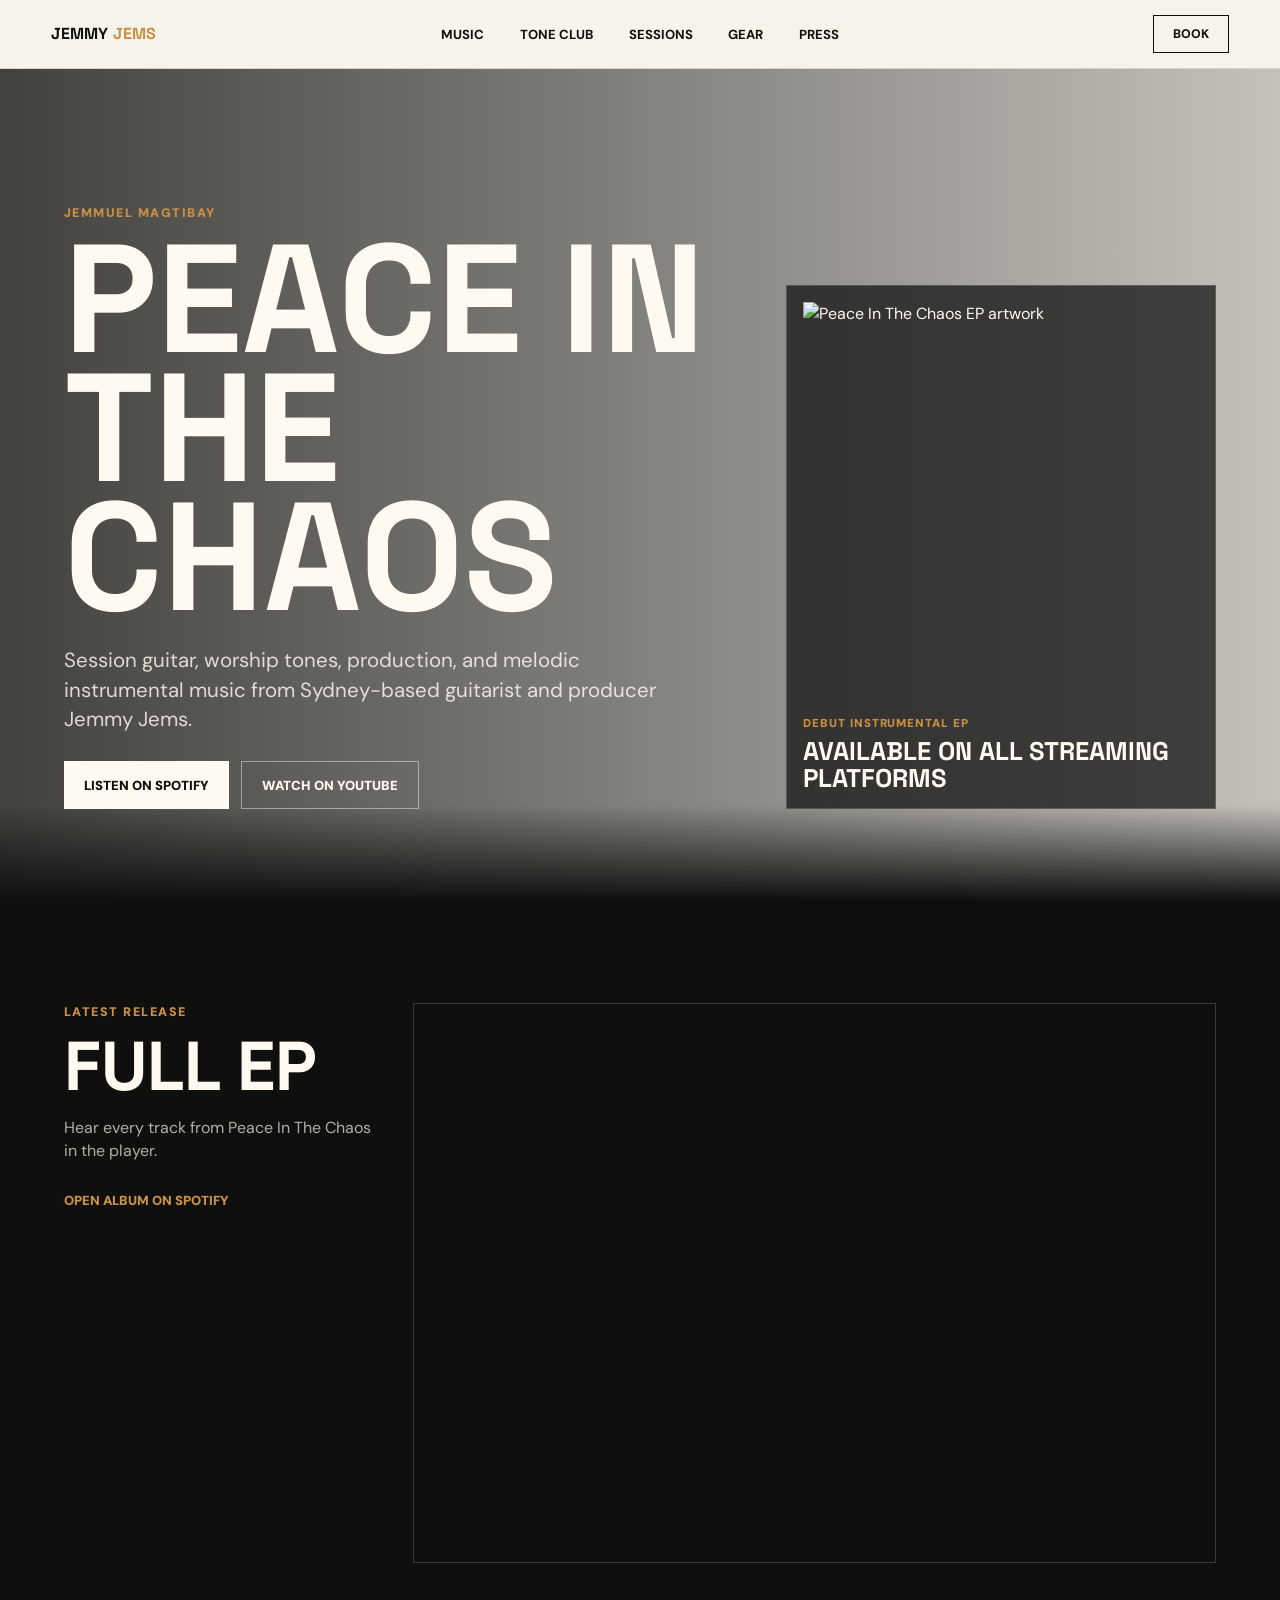
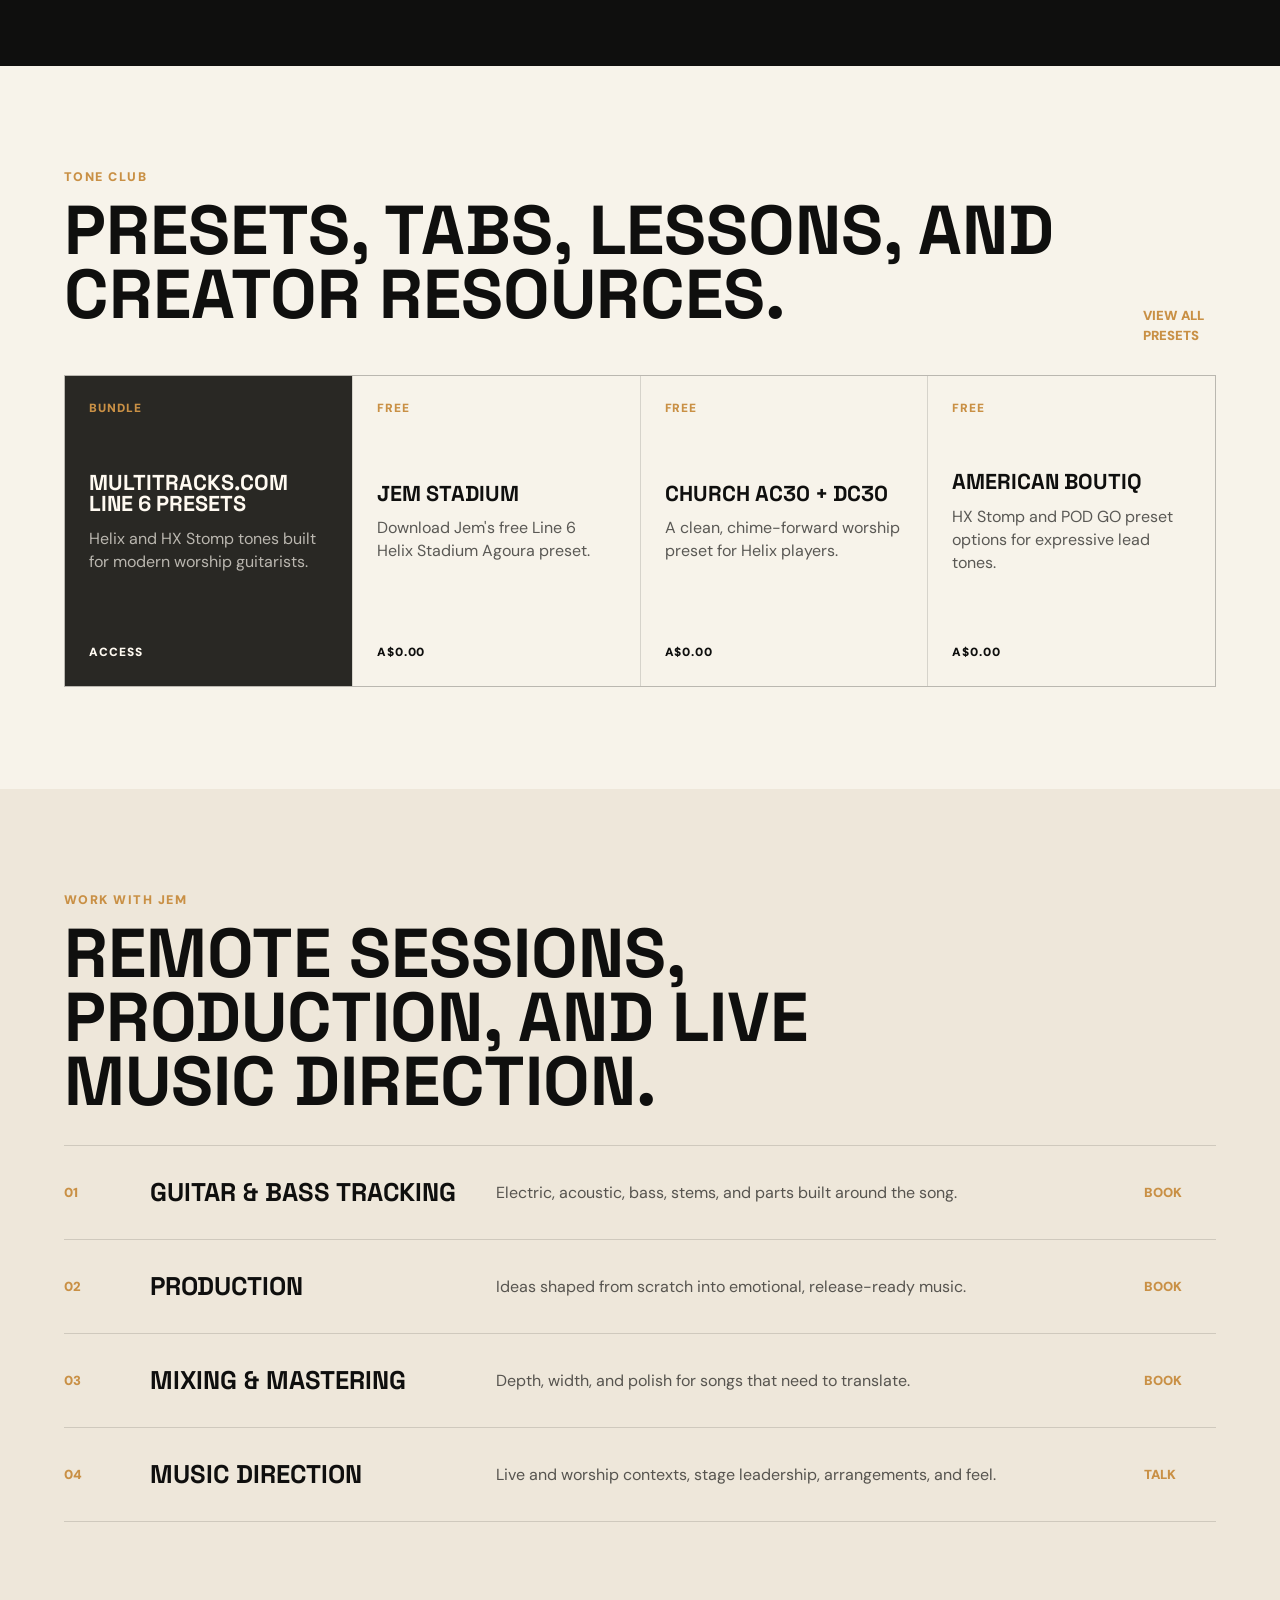
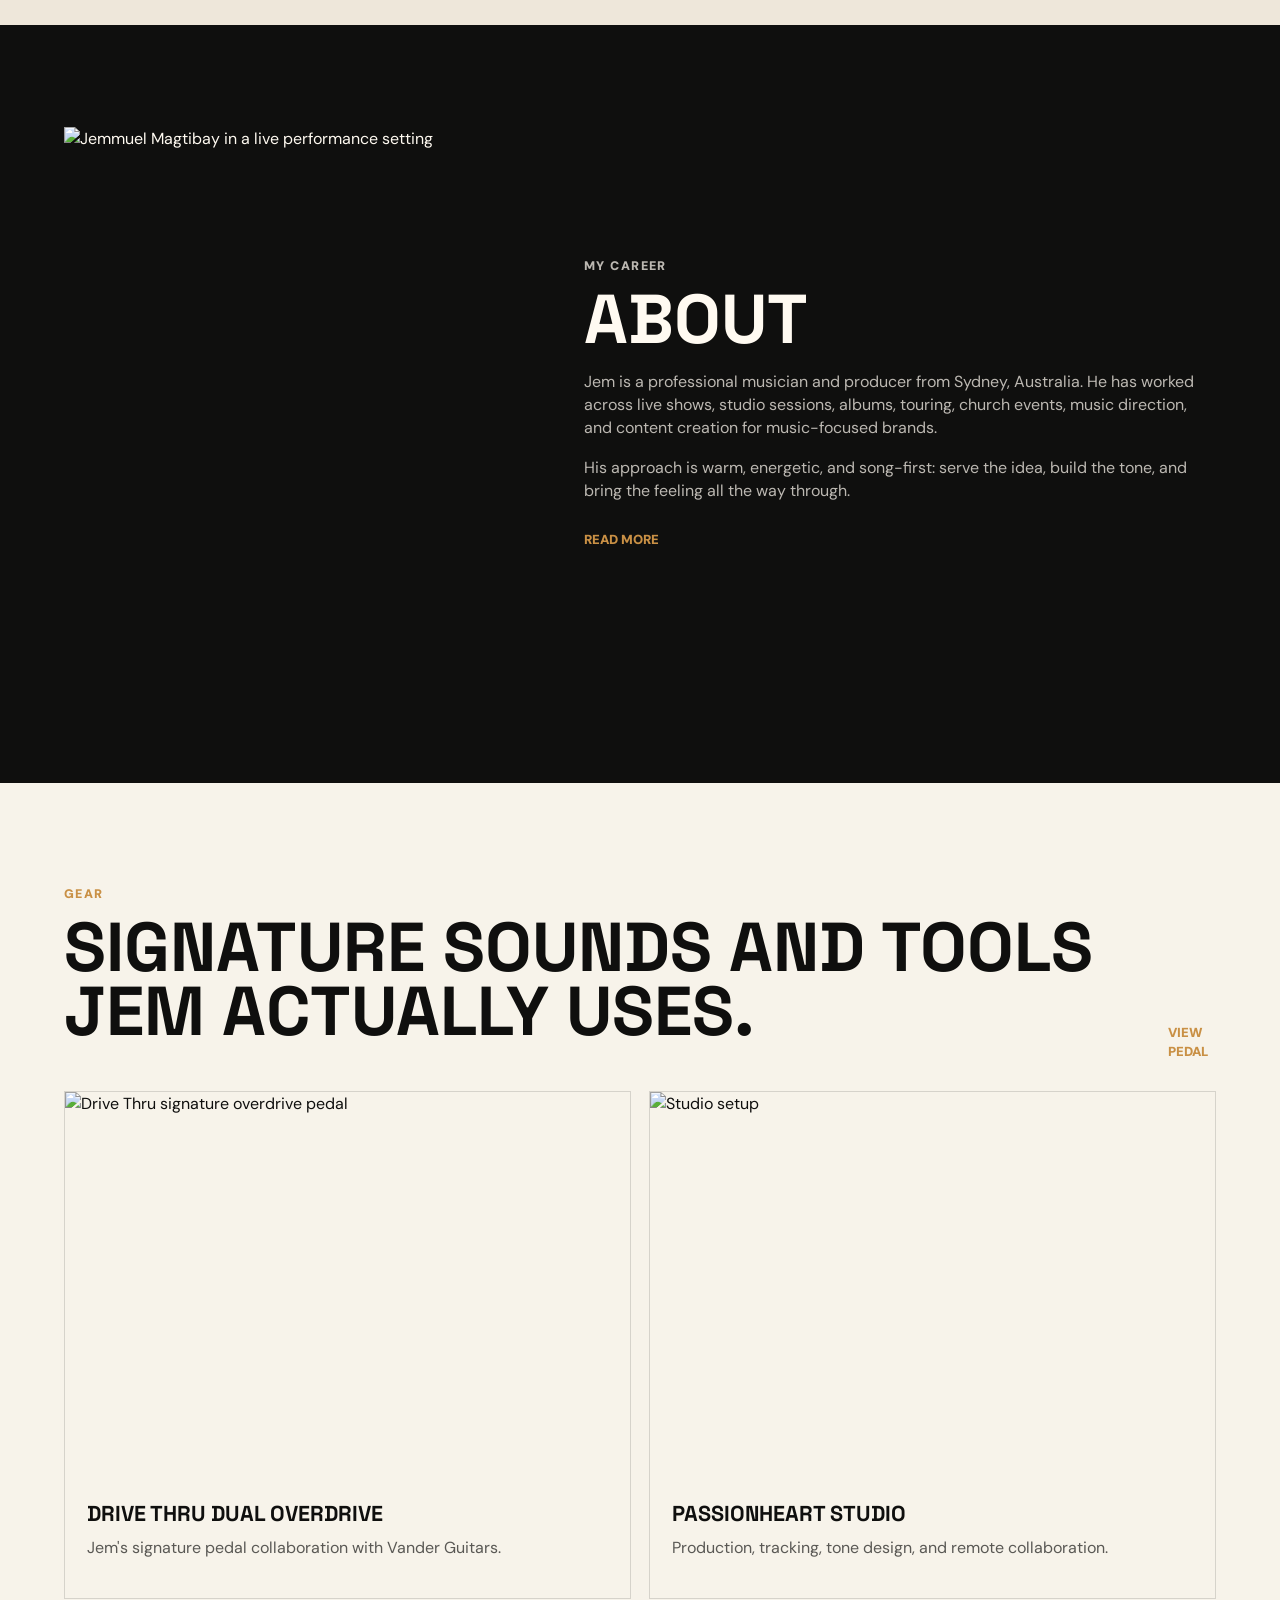
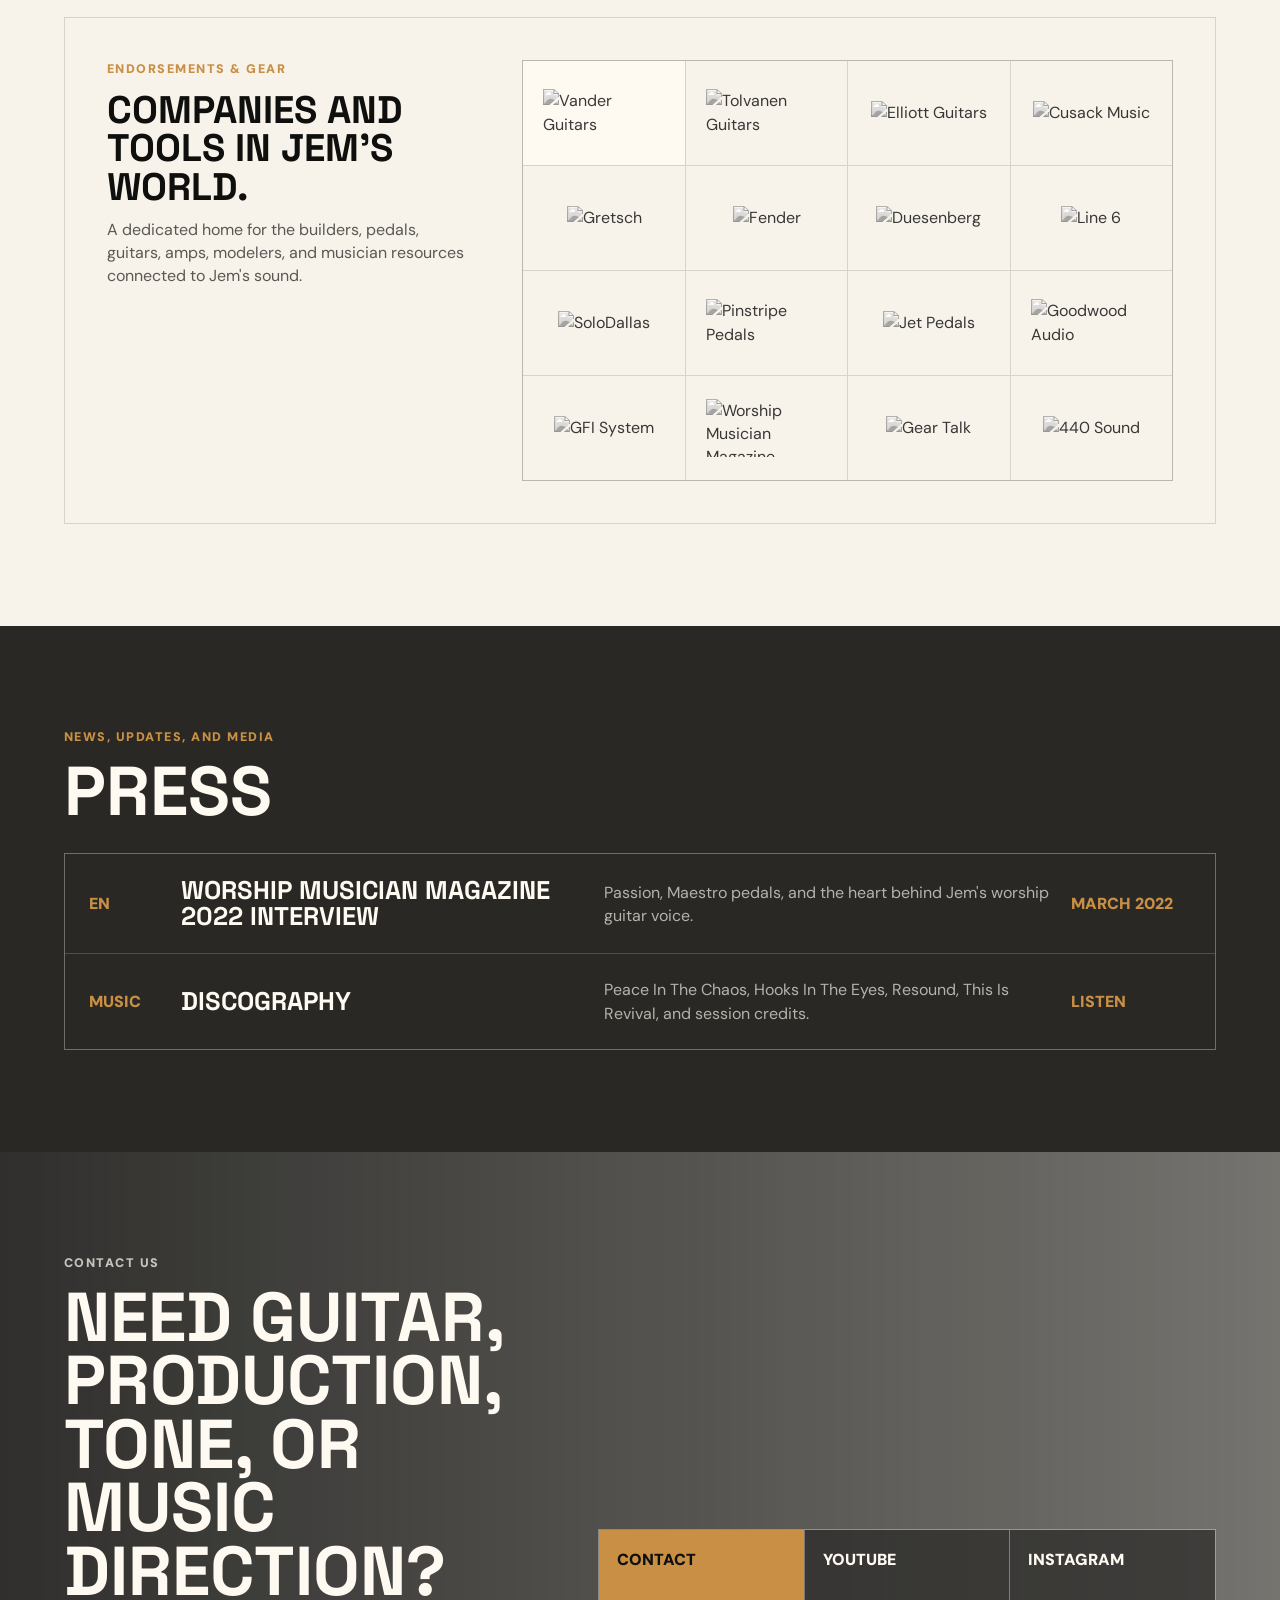
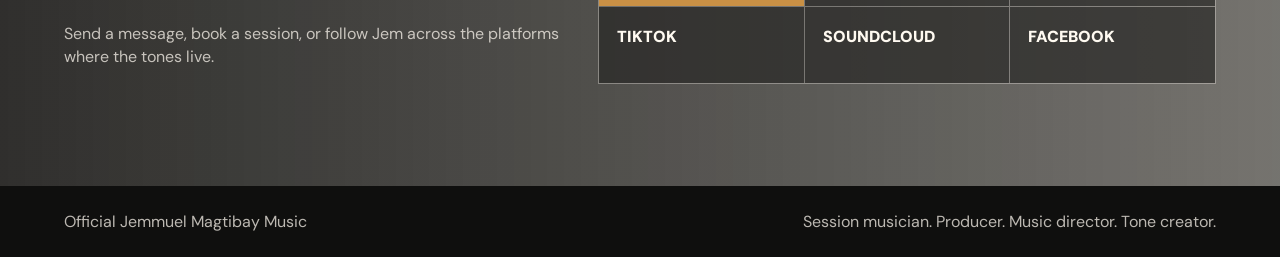
==== index.html @ 52b93c41 "Add files via upload" ====
<!doctype html>
<html lang="en">
  <head>
    <meta charset="UTF-8" />
    <meta name="viewport" content="width=device-width, initial-scale=1.0" />
    <title>Jemmuel Magtibay | Jemmy Jems</title>
    <meta
      name="description"
      content="Jemmuel Magtibay is a Sydney-based session guitarist, producer, music director, content creator, and Line 6 preset designer."
    />
    <link rel="preconnect" href="https://images.squarespace-cdn.com" />
    <link rel="preconnect" href="https://open.spotify.com" />
    <link rel="preconnect" href="https://fonts.googleapis.com" />
    <link rel="preconnect" href="https://fonts.gstatic.com" crossorigin />
    <link
      href="https://fonts.googleapis.com/css2?family=DM+Sans:opsz,wght@9..40,400;9..40,500;9..40,700;9..40,900&amp;family=Space+Grotesk:wght@500;600;700&amp;display=swap"
      rel="stylesheet"
    />
    <link rel="stylesheet" href="./styles.css" />
  </head>
  <body>
    <header class="site-header">
      <a class="brand" href="#home" aria-label="Jemmuel Magtibay home">
        <span>Jemmy</span>
        <strong>Jems</strong>
      </a>
      <nav class="nav-links" aria-label="Primary navigation">
        <a href="#music">Music</a>
        <a href="#club">Tone Club</a>
        <a href="#sessions">Sessions</a>
        <a href="#gear">Gear</a>
        <a href="#press">Press</a>
      </nav>
      <a class="login-link" href="https://www.jemmuelmagtibaymusic.com/contact-me">Book</a>
    </header>

    <main id="home">
      <section class="hero">
        <div class="hero-copy">
          <p class="eyebrow">Jemmuel Magtibay</p>
          <h1>Peace In The Chaos</h1>
          <p>
            Session guitar, worship tones, production, and melodic instrumental music from Sydney-based guitarist and producer Jemmy Jems.
          </p>
          <div class="hero-actions">
            <a class="button primary" href="https://open.spotify.com/album/3707rZX6CuHZ9Jiz1iwWY7?si=nE5RkZ_DSSiEZBGecmXKwQ&amp;dl_branch=1">Listen on Spotify</a>
            <a class="button secondary" href="https://www.youtube.com/c/JemmyJems">Watch on YouTube</a>
          </div>
        </div>
        <div class="hero-album" aria-label="Featured release">
          <img
            src="https://images.squarespace-cdn.com/content/v1/5e549e8a4082bc549de09b9f/1630753296656-8JP2DBHYITOGADCSYI0F/JEMMUEL+COVER+FINAL.jpg?format=1500w"
            alt="Peace In The Chaos EP artwork"
          />
          <div>
            <span>Debut instrumental EP</span>
            <strong>Available on all streaming platforms</strong>
          </div>
        </div>
      </section>

      <section id="music" class="listen-section">
        <div class="section-title">
          <p class="eyebrow">Latest release</p>
          <h2>Full EP</h2>
          <p>Hear every track from Peace In The Chaos in the player.</p>
          <a class="text-link" href="https://open.spotify.com/album/3707rZX6CuHZ9Jiz1iwWY7?si=nE5RkZ_DSSiEZBGecmXKwQ&amp;dl_branch=1">Open album on Spotify</a>
        </div>
        <iframe
          title="Peace In The Chaos by Jemmuel Magtibay on Spotify"
          src="https://open.spotify.com/embed/album/3707rZX6CuHZ9Jiz1iwWY7?utm_source=generator"
          width="100%"
          height="560"
          allow="autoplay; clipboard-write; encrypted-media; fullscreen; picture-in-picture"
          loading="lazy"
        ></iframe>
      </section>

      <section id="club" class="shop-section">
        <div class="section-title split">
          <div>
            <p class="eyebrow">Tone Club</p>
            <h2>Presets, tabs, lessons, and creator resources.</h2>
          </div>
          <a class="text-link" href="https://www.multitracks.com/producers/Jemmuel-Magtibay/patches/bundles/">View all presets</a>
        </div>
        <div class="product-grid">
          <a class="product-card featured" href="https://www.multitracks.com/producers/Jemmuel-Magtibay/patches/bundles/">
            <span>Bundle</span>
            <h3>Multitracks.com Line 6 Presets</h3>
            <p>Helix and HX Stomp tones built for modern worship guitarists.</p>
            <strong>Access</strong>
          </a>
          <a class="product-card" href="https://www.jemmuelmagtibaymusic.com/free-line-6-presets">
            <span>Free</span>
            <h3>Jem Stadium</h3>
            <p>Download Jem's free Line 6 Helix Stadium Agoura preset.</p>
            <strong>A$0.00</strong>
          </a>
          <a class="product-card" href="https://www.jemmuelmagtibaymusic.com/free-line-6-presets">
            <span>Free</span>
            <h3>Church AC30 + DC30</h3>
            <p>A clean, chime-forward worship preset for Helix players.</p>
            <strong>A$0.00</strong>
          </a>
          <a class="product-card" href="https://www.jemmuelmagtibaymusic.com/free-line-6-presets">
            <span>Free</span>
            <h3>American Boutiq</h3>
            <p>HX Stomp and POD GO preset options for expressive lead tones.</p>
            <strong>A$0.00</strong>
          </a>
        </div>
      </section>

      <section id="sessions" class="sessions-section">
        <div class="section-title">
          <p class="eyebrow">Work with Jem</p>
          <h2>Remote sessions, production, and live music direction.</h2>
        </div>
        <div class="session-list">
          <a href="https://www.jemmuelmagtibaymusic.com/production-mixing-recording-1">
            <time>01</time>
            <span>Guitar &amp; bass tracking</span>
            <p>Electric, acoustic, bass, stems, and parts built around the song.</p>
            <strong>Book</strong>
          </a>
          <a href="https://www.jemmuelmagtibaymusic.com/production-mixing-recording-1">
            <time>02</time>
            <span>Production</span>
            <p>Ideas shaped from scratch into emotional, release-ready music.</p>
            <strong>Book</strong>
          </a>
          <a href="https://www.jemmuelmagtibaymusic.com/production-mixing-recording-1">
            <time>03</time>
            <span>Mixing &amp; mastering</span>
            <p>Depth, width, and polish for songs that need to translate.</p>
            <strong>Book</strong>
          </a>
          <a href="https://www.jemmuelmagtibaymusic.com/contact-me">
            <time>04</time>
            <span>Music direction</span>
            <p>Live and worship contexts, stage leadership, arrangements, and feel.</p>
            <strong>Talk</strong>
          </a>
        </div>
      </section>

      <section class="about-section">
        <div class="portrait">
          <img
            src="https://images.squarespace-cdn.com/content/v1/5e549e8a4082bc549de09b9f/e1d3ef8c-4716-4c15-9d52-7503a2de1d8a/DSC00924.JPG?format=2500w"
            alt="Jemmuel Magtibay in a live performance setting"
          />
        </div>
        <div>
          <p class="eyebrow">My career</p>
          <h2>About</h2>
          <p>
            Jem is a professional musician and producer from Sydney, Australia. He has worked across live shows, studio sessions, albums, touring,
            church events, music direction, and content creation for music-focused brands.
          </p>
          <p>
            His approach is warm, energetic, and song-first: serve the idea, build the tone, and bring the feeling all the way through.
          </p>
          <a class="text-link" href="https://www.jemmuelmagtibaymusic.com/what-we-do">Read more</a>
        </div>
      </section>

      <section id="gear" class="gear-section">
        <div class="section-title split">
          <div>
            <p class="eyebrow">Gear</p>
            <h2>Signature sounds and tools Jem actually uses.</h2>
          </div>
          <a class="text-link" href="https://www.vanderguitars.com.au/store/p6/Drive-Thru_JemmyJems_Signature_Overdrive.html">View pedal</a>
        </div>
        <div class="gear-grid">
          <article>
            <img
              src="https://images.squarespace-cdn.com/content/v1/5e549e8a4082bc549de09b9f/a6340b54-3f3d-4501-b403-f07ac77aa0c6/photo-output.JPG?format=1500w"
              alt="Drive Thru signature overdrive pedal"
            />
            <h3>Drive Thru Dual Overdrive</h3>
            <p>Jem's signature pedal collaboration with Vander Guitars.</p>
          </article>
          <article>
            <img
              src="https://images.squarespace-cdn.com/content/v1/5e549e8a4082bc549de09b9f/1586747270238-8WA20P3KM1SKGA688ZK4/Website+Cover.jpg?format=1500w"
              alt="Studio setup"
            />
            <h3>Passionheart Studio</h3>
            <p>Production, tracking, tone design, and remote collaboration.</p>
          </article>
        </div>
        <div class="endorsement-panel">
          <div>
            <p class="eyebrow">Endorsements &amp; gear</p>
            <h3>Companies and tools in Jem's world.</h3>
            <p>
              A dedicated home for the builders, pedals, guitars, amps, modelers, and musician resources connected to Jem's sound.
            </p>
          </div>
          <div class="brand-cloud" aria-label="Gear brands and partners">
            <span>
              <img src="https://images.squarespace-cdn.com/content/v1/5e549e8a4082bc549de09b9f/6d0b1cf3-9891-48b1-9bf4-f6d3ff9ae68a/Vander+Logo.png?format=500w" alt="Vander Guitars" />
            </span>
            <span>
              <img src="https://images.squarespace-cdn.com/content/v1/5e549e8a4082bc549de09b9f/1586172556640-YPE2ZUPIEOYCQ4L99K0S/Tolvanen+logo.png?format=500w" alt="Tolvanen Guitars" />
            </span>
            <span>
              <img src="https://images.squarespace-cdn.com/content/v1/5e549e8a4082bc549de09b9f/b1d8d484-2a58-4b49-9358-60aab5fa1c06/Elliott+Guitars+Logo.png?format=500w" alt="Elliott Guitars" />
            </span>
            <span>
              <img src="https://images.squarespace-cdn.com/content/v1/5e549e8a4082bc549de09b9f/711d905b-1348-4bd9-a66b-b9429f4ae87a/Cusack_Music+Logo.jpg?format=500w" alt="Cusack Music" />
            </span>
            <span>
              <img src="https://images.squarespace-cdn.com/content/v1/5e549e8a4082bc549de09b9f/bce427a8-2e4d-47fd-8d2f-0b3dff57b786/Gretsch+Logo.png?format=500w" alt="Gretsch" />
            </span>
            <span>
              <img src="https://images.squarespace-cdn.com/content/v1/5e549e8a4082bc549de09b9f/47ab38bf-bef2-4d5a-9968-5e918205dfcf/Fender+Logo.jpg?format=500w" alt="Fender" />
            </span>
            <span>
              <img src="https://images.squarespace-cdn.com/content/v1/5e549e8a4082bc549de09b9f/1586172744747-7S7D8JNUKIPQ8Y2A3AWD/Duesenberg_Logo.jpg?format=500w" alt="Duesenberg" />
            </span>
            <span>
              <img src="https://images.squarespace-cdn.com/content/v1/5e549e8a4082bc549de09b9f/1586172682775-ADLN2CZVMCHDC3FI43NR/Line+6.jpg?format=500w" alt="Line 6" />
            </span>
            <span>
              <img src="https://images.squarespace-cdn.com/content/v1/5e549e8a4082bc549de09b9f/b0edd80f-4872-4ba0-9025-62506926cb00/solodallas+logo.jpg?format=500w" alt="SoloDallas" />
            </span>
            <span>
              <img src="https://images.squarespace-cdn.com/content/v1/5e549e8a4082bc549de09b9f/b987ff83-9355-41bf-ac8e-01774f770662/Pinstripe+Pedals+logo.webp?format=500w" alt="Pinstripe Pedals" />
            </span>
            <span>
              <img src="https://images.squarespace-cdn.com/content/v1/5e549e8a4082bc549de09b9f/09017c75-bfea-40a1-9008-82b9a8066aec/Jetpedals+logo.png?format=500w" alt="Jet Pedals" />
            </span>
            <span>
              <img src="https://images.squarespace-cdn.com/content/v1/5e549e8a4082bc549de09b9f/1586172784924-A7XB6MGW5DZ45YYKU4BN/Goodwood+logo.png?format=500w" alt="Goodwood Audio" />
            </span>
            <span>
              <img src="https://images.squarespace-cdn.com/content/v1/5e549e8a4082bc549de09b9f/d7c16da2-3708-4b7e-9051-d5a368a86845/GFI+Logo.jpg?format=500w" alt="GFI System" />
            </span>
            <span>
              <img src="https://images.squarespace-cdn.com/content/v1/5e549e8a4082bc549de09b9f/1586172955582-80Q95QC3DGR58WGFJYI3/WMM+logo.png?format=500w" alt="Worship Musician Magazine" />
            </span>
            <span>
              <img src="https://images.squarespace-cdn.com/content/v1/5e549e8a4082bc549de09b9f/1586172976036-R6QXATNLO99T96UPM8G1/Gear+Talk+logo.png?format=500w" alt="Gear Talk" />
            </span>
            <span>
              <img src="https://images.squarespace-cdn.com/content/v1/5e549e8a4082bc549de09b9f/1586172995105-DBM68TK3U36P4ZKOIJYS/440+sound+logo.png?format=500w" alt="440 Sound" />
            </span>
          </div>
        </div>
      </section>

      <section id="press" class="press-section">
        <div class="section-title">
          <p class="eyebrow">News, updates, and media</p>
          <h2>Press</h2>
        </div>
        <div class="press-list">
          <a href="https://viewer.joomag.com/worship-musician-magazine-march-2022/0088035001647304155">
            <span>EN</span>
            <strong>Worship Musician Magazine 2022 Interview</strong>
            <p>Passion, Maestro pedals, and the heart behind Jem's worship guitar voice.</p>
            <time>March 2022</time>
          </a>
          <a href="https://www.jemmuelmagtibaymusic.com/discography">
            <span>Music</span>
            <strong>Discography</strong>
            <p>Peace In The Chaos, Hooks In The Eyes, Resound, This Is Revival, and session credits.</p>
            <time>Listen</time>
          </a>
        </div>
      </section>

      <section id="contact" class="contact-section">
        <div>
          <p class="eyebrow">Contact us</p>
          <h2>Need guitar, production, tone, or music direction?</h2>
          <p>Send a message, book a session, or follow Jem across the platforms where the tones live.</p>
        </div>
        <div class="social-grid">
          <a href="https://www.jemmuelmagtibaymusic.com/contact-me">Contact</a>
          <a href="https://www.youtube.com/c/JemmyJems">YouTube</a>
          <a href="https://www.instagram.com/jemmyjems_/">Instagram</a>
          <a href="https://tiktok.com/@jemmyjems_">TikTok</a>
          <a href="https://soundcloud.com/jemmyjems-387087775">SoundCloud</a>
          <a href="https://www.facebook.com/jemmuelmagtibaymusic/">Facebook</a>
        </div>
      </section>
    </main>

    <footer class="site-footer">
      <p>Official Jemmuel Magtibay Music</p>
      <p>Session musician. Producer. Music director. Tone creator.</p>
    </footer>
  </body>
</html>
---- styles.css ----
:root {
  --ink: #0f0f0e;
  --soft-ink: #292824;
  --paper: #f7f3ea;
  --paper-2: #eee7da;
  --white: #fffaf1;
  --gold: #c99045;
  --sage: #879e75;
  --line-dark: rgba(15, 15, 14, 0.14);
  --line-light: rgba(255, 250, 241, 0.18);
}

* {
  box-sizing: border-box;
}

html {
  scroll-behavior: smooth;
}

body {
  margin: 0;
  background: var(--paper);
  color: var(--ink);
  font-family:
    "DM Sans", ui-sans-serif, system-ui, -apple-system, BlinkMacSystemFont,
    "Segoe UI", sans-serif;
  line-height: 1.45;
}

img {
  display: block;
  max-width: 100%;
}

a {
  color: inherit;
  text-decoration: none;
}

.site-header {
  align-items: center;
  background: rgba(247, 243, 234, 0.92);
  border-bottom: 1px solid var(--line-dark);
  display: grid;
  gap: 18px;
  grid-template-columns: minmax(110px, 0.6fr) minmax(360px, auto) minmax(78px, 0.6fr);
  left: 0;
  padding: 15px clamp(18px, 4vw, 54px);
  position: sticky;
  right: 0;
  top: 0;
  z-index: 20;
  backdrop-filter: blur(18px);
}

.brand {
  align-items: baseline;
  display: inline-flex;
  font-family: "Space Grotesk", sans-serif;
  font-size: 1rem;
  font-weight: 700;
  gap: 5px;
  letter-spacing: 0;
  text-transform: uppercase;
}

.brand strong {
  color: var(--gold);
}

.nav-links {
  align-items: center;
  display: flex;
  gap: clamp(16px, 2.8vw, 38px);
  justify-content: center;
  font-size: 0.82rem;
  font-weight: 700;
  text-transform: uppercase;
}

.nav-links a,
.login-link,
.text-link {
  transition:
    color 160ms ease,
    border-color 160ms ease,
    background-color 160ms ease;
}

.nav-links a:hover,
.login-link:hover,
.text-link:hover {
  color: var(--gold);
}

.login-link {
  border: 1px solid var(--ink);
  font-size: 0.78rem;
  font-weight: 800;
  justify-self: end;
  min-width: 76px;
  padding: 9px 14px;
  text-align: center;
  text-transform: uppercase;
}

.login-link:hover {
  background: var(--ink);
  color: var(--white);
}

.hero {
  background:
    linear-gradient(90deg, rgba(15, 15, 14, 0.78), rgba(15, 15, 14, 0.22)),
    url("https://images.squarespace-cdn.com/content/v1/5e549e8a4082bc549de09b9f/e762f83b-e3c3-4bb9-a34f-747ac4f0f6d9/91-P1501126.jpg?format=2500w")
      center 42% / cover;
  color: var(--white);
  display: grid;
  gap: clamp(28px, 5vw, 76px);
  grid-template-columns: minmax(280px, 0.95fr) minmax(280px, 0.62fr);
  min-height: calc(100vh - 68px);
  padding: clamp(72px, 10vw, 132px) clamp(20px, 5vw, 72px) clamp(54px, 8vw, 92px);
  position: relative;
}

.hero::after {
  background: linear-gradient(0deg, var(--ink), transparent 34%);
  bottom: 0;
  content: "";
  height: 34%;
  left: 0;
  pointer-events: none;
  position: absolute;
  right: 0;
}

.hero-copy,
.hero-album {
  align-self: end;
  position: relative;
  z-index: 1;
}

.eyebrow {
  color: var(--gold);
  font-size: 0.78rem;
  font-weight: 900;
  letter-spacing: 0.12em;
  margin: 0 0 13px;
  text-transform: uppercase;
}

h1,
h2,
h3,
p {
  margin-top: 0;
}

h1,
h2,
h3 {
  font-family: "Space Grotesk", sans-serif;
  letter-spacing: 0;
}

h1 {
  font-size: clamp(4.2rem, 12vw, 10.5rem);
  line-height: 0.84;
  margin-bottom: 24px;
  max-width: 900px;
  text-transform: uppercase;
}

h2 {
  font-size: clamp(2rem, 5.4vw, 5.8rem);
  line-height: 0.92;
  margin-bottom: 18px;
  text-transform: uppercase;
}

h3 {
  font-size: 1.35rem;
  line-height: 1;
  margin-bottom: 12px;
  text-transform: uppercase;
}

.hero-copy p:not(.eyebrow) {
  color: rgba(255, 250, 241, 0.82);
  font-size: clamp(1.05rem, 2vw, 1.28rem);
  max-width: 610px;
}

.hero-actions {
  display: flex;
  flex-wrap: wrap;
  gap: 12px;
  margin-top: 26px;
}

.button {
  align-items: center;
  display: inline-flex;
  font-size: 0.82rem;
  font-weight: 900;
  justify-content: center;
  min-height: 48px;
  padding: 13px 20px;
  text-transform: uppercase;
}

.button.primary {
  background: var(--white);
  color: var(--ink);
}

.button.secondary {
  border: 1px solid rgba(255, 250, 241, 0.46);
}

.button:hover {
  background: var(--gold);
  border-color: var(--gold);
  color: var(--ink);
}

.hero-album {
  background: rgba(15, 15, 14, 0.72);
  border: 1px solid var(--line-light);
  display: grid;
  gap: 18px;
  padding: 16px;
  width: min(100%, 430px);
  justify-self: end;
}

.hero-album img {
  aspect-ratio: 1;
  object-fit: cover;
  width: 100%;
}

.hero-album span,
.hero-album strong {
  display: block;
}

.hero-album span {
  color: var(--gold);
  font-size: 0.72rem;
  font-weight: 900;
  letter-spacing: 0.08em;
  text-transform: uppercase;
}

.hero-album strong {
  color: var(--white);
  font-family: "Space Grotesk", sans-serif;
  font-size: clamp(1.15rem, 2vw, 1.65rem);
  line-height: 1.05;
  margin-top: 6px;
  text-transform: uppercase;
}

.listen-section,
.shop-section,
.sessions-section,
.about-section,
.gear-section,
.press-section,
.contact-section {
  padding: clamp(64px, 8vw, 118px) clamp(20px, 5vw, 72px);
}

.listen-section {
  background: var(--ink);
  color: var(--white);
  display: grid;
  gap: 28px;
  grid-template-columns: minmax(220px, 0.4fr) minmax(360px, 1fr);
  align-items: start;
}

.listen-section iframe {
  border: 1px solid var(--line-light);
  min-height: 560px;
}

.section-title {
  max-width: 880px;
}

.section-title.split {
  align-items: end;
  display: flex;
  gap: 24px;
  justify-content: space-between;
  max-width: none;
  margin-bottom: 30px;
}

.section-title p:not(.eyebrow),
.about-section p,
.product-card p,
.session-list p,
.gear-grid p,
.press-list p,
.contact-section p,
.site-footer p {
  color: rgba(15, 15, 14, 0.68);
}

.listen-section .section-title p:not(.eyebrow) {
  color: rgba(255, 250, 241, 0.68);
}

.shop-section {
  background: var(--paper);
}

.product-grid {
  display: grid;
  grid-template-columns: repeat(4, minmax(0, 1fr));
  gap: 1px;
  background: var(--line-dark);
  border: 1px solid var(--line-dark);
}

.product-card {
  background: var(--paper);
  display: grid;
  min-height: 310px;
  padding: 24px;
}

.product-card.featured {
  background: var(--soft-ink);
  color: var(--white);
}

.product-card.featured p {
  color: rgba(255, 250, 241, 0.68);
}

.product-card span,
.product-card strong {
  color: var(--gold);
  font-size: 0.74rem;
  font-weight: 900;
  letter-spacing: 0.08em;
  text-transform: uppercase;
}

.product-card h3 {
  align-self: end;
}

.product-card strong {
  align-self: end;
  color: inherit;
}

.product-card:hover {
  background: var(--gold);
  color: var(--ink);
}

.product-card:hover p,
.product-card:hover span {
  color: rgba(15, 15, 14, 0.72);
}

.sessions-section {
  background: var(--paper-2);
}

.session-list {
  border-top: 1px solid var(--line-dark);
  margin-top: 32px;
}

.session-list a {
  align-items: center;
  border-bottom: 1px solid var(--line-dark);
  display: grid;
  gap: 18px;
  grid-template-columns: 68px minmax(180px, 0.52fr) minmax(260px, 1fr) 72px;
  min-height: 94px;
  padding: 18px 0;
}

.session-list time,
.session-list strong {
  color: var(--gold);
  font-size: 0.82rem;
  font-weight: 900;
  text-transform: uppercase;
}

.session-list span {
  font-family: "Space Grotesk", sans-serif;
  font-size: clamp(1.05rem, 2vw, 1.6rem);
  font-weight: 700;
  line-height: 1;
  text-transform: uppercase;
}

.session-list p {
  margin-bottom: 0;
}

.session-list a:hover {
  color: var(--gold);
}

.about-section {
  background: var(--ink);
  color: var(--white);
  display: grid;
  gap: clamp(30px, 6vw, 88px);
  grid-template-columns: minmax(280px, 0.7fr) minmax(280px, 1fr);
  align-items: center;
}

.about-section p {
  color: rgba(255, 250, 241, 0.72);
  max-width: 760px;
}

.portrait img {
  aspect-ratio: 4 / 5;
  object-fit: cover;
  width: 100%;
}

.text-link {
  color: var(--gold);
  display: inline-flex;
  font-size: 0.82rem;
  font-weight: 900;
  margin-top: 12px;
  text-transform: uppercase;
}

.gear-section {
  background: var(--paper);
}

.gear-grid {
  display: grid;
  gap: 18px;
  grid-template-columns: repeat(2, minmax(0, 1fr));
}

.gear-grid article {
  border: 1px solid var(--line-dark);
  background: var(--paper);
}

.gear-grid img {
  aspect-ratio: 16 / 11;
  object-fit: cover;
  width: 100%;
}

.gear-grid h3,
.gear-grid p {
  padding-left: 22px;
  padding-right: 22px;
}

.gear-grid h3 {
  padding-top: 22px;
}

.gear-grid p {
  padding-bottom: 22px;
}

.endorsement-panel {
  border: 1px solid var(--line-dark);
  display: grid;
  gap: clamp(24px, 4vw, 54px);
  grid-template-columns: minmax(260px, 0.56fr) minmax(300px, 1fr);
  margin-top: 18px;
  padding: clamp(24px, 4vw, 42px);
}

.endorsement-panel h3 {
  font-size: clamp(1.65rem, 3vw, 3.2rem);
}

.endorsement-panel p:not(.eyebrow) {
  color: rgba(15, 15, 14, 0.68);
}

.brand-cloud {
  align-content: start;
  display: grid;
  gap: 1px;
  grid-template-columns: repeat(4, minmax(0, 1fr));
  background: var(--line-dark);
  border: 1px solid var(--line-dark);
}

.brand-cloud span {
  align-items: center;
  background: var(--paper);
  display: flex;
  justify-content: center;
  min-height: 104px;
  padding: 20px;
}

.brand-cloud span:first-child,
.brand-cloud span:hover {
  background: var(--white);
}

.brand-cloud img {
  filter: grayscale(1);
  max-height: 58px;
  max-width: 142px;
  object-fit: contain;
  opacity: 0.82;
  transition:
    filter 160ms ease,
    opacity 160ms ease,
    transform 160ms ease;
}

.brand-cloud span:hover img {
  filter: grayscale(0);
  opacity: 1;
  transform: translateY(-2px);
}

.press-section {
  background: var(--soft-ink);
  color: var(--white);
}

.press-list {
  display: grid;
  gap: 1px;
  margin-top: 30px;
  background: var(--line-light);
  border: 1px solid var(--line-light);
}

.press-list a {
  background: var(--soft-ink);
  display: grid;
  gap: 18px;
  grid-template-columns: 74px minmax(230px, 0.9fr) minmax(280px, 1fr) 120px;
  padding: 24px;
  align-items: center;
}

.press-list span,
.press-list time {
  color: var(--gold);
  font-weight: 900;
  text-transform: uppercase;
}

.press-list strong {
  font-family: "Space Grotesk", sans-serif;
  font-size: clamp(1.2rem, 2vw, 1.8rem);
  line-height: 1;
  text-transform: uppercase;
}

.press-list p {
  color: rgba(255, 250, 241, 0.66);
  margin: 0;
}

.press-list a:hover {
  background: var(--ink);
}

.contact-section {
  background:
    linear-gradient(90deg, rgba(15, 15, 14, 0.86), rgba(15, 15, 14, 0.56)),
    url("https://images.squarespace-cdn.com/content/v1/5e549e8a4082bc549de09b9f/e1d3ef8c-4716-4c15-9d52-7503a2de1d8a/DSC00924.JPG?format=2500w")
      center 34% / cover;
  color: var(--white);
  display: grid;
  gap: 28px;
  grid-template-columns: minmax(280px, 0.9fr) minmax(280px, 1.1fr);
  align-items: end;
}

.contact-section p {
  color: rgba(255, 250, 241, 0.72);
}

.social-grid {
  display: grid;
  grid-template-columns: repeat(3, minmax(0, 1fr));
  gap: 1px;
  background: var(--line-light);
  border: 1px solid var(--line-light);
}

.social-grid a {
  background: rgba(15, 15, 14, 0.62);
  font-weight: 900;
  min-height: 76px;
  padding: 18px;
  text-transform: uppercase;
}

.social-grid a:first-child,
.social-grid a:hover {
  background: var(--gold);
  color: var(--ink);
}

.site-footer {
  align-items: center;
  background: var(--ink);
  color: var(--white);
  display: flex;
  justify-content: space-between;
  gap: 20px;
  padding: 24px clamp(20px, 5vw, 72px);
}

.site-footer p {
  color: rgba(255, 250, 241, 0.72);
  margin: 0;
}

@media (max-width: 980px) {
  .site-header {
    grid-template-columns: 1fr auto;
  }

  .nav-links {
    border-top: 1px solid var(--line-dark);
    grid-column: 1 / -1;
    justify-content: flex-start;
    overflow-x: auto;
    padding-top: 10px;
    scrollbar-width: none;
  }

  .nav-links::-webkit-scrollbar {
    display: none;
  }

  .nav-links a {
    white-space: nowrap;
  }

  .hero,
  .listen-section,
  .about-section,
  .contact-section,
  .endorsement-panel {
    grid-template-columns: 1fr;
  }

  .hero {
    min-height: auto;
  }

  .hero-album {
    justify-self: start;
  }

  .product-grid {
    grid-template-columns: repeat(2, minmax(0, 1fr));
  }

  .session-list a,
  .press-list a {
    grid-template-columns: 58px 1fr;
  }

  .session-list p,
  .session-list strong,
  .press-list p,
  .press-list time {
    grid-column: 2;
  }
}

@media (max-width: 660px) {
  .site-header {
    padding: 12px 14px;
  }

  .brand {
    font-size: 0.9rem;
  }

  .login-link {
    min-width: 66px;
    padding: 8px 10px;
  }

  .hero {
    padding: 56px 18px;
  }

  .listen-section iframe {
    height: 500px;
    min-height: 500px;
  }

  h1 {
    font-size: clamp(3.3rem, 18vw, 5.7rem);
  }

  h2 {
    font-size: clamp(2.25rem, 13vw, 4rem);
  }

  .listen-section,
  .shop-section,
  .sessions-section,
  .about-section,
  .gear-section,
  .press-section,
  .contact-section {
    padding-left: 18px;
    padding-right: 18px;
  }

  .section-title.split {
    align-items: flex-start;
    flex-direction: column;
  }

  .product-grid,
  .gear-grid,
  .social-grid,
  .brand-cloud {
    grid-template-columns: 1fr;
  }

  .session-list a,
  .press-list a {
    gap: 10px;
    grid-template-columns: 42px 1fr;
    padding: 18px 0;
  }

  .site-footer {
    align-items: flex-start;
    flex-direction: column;
  }
}
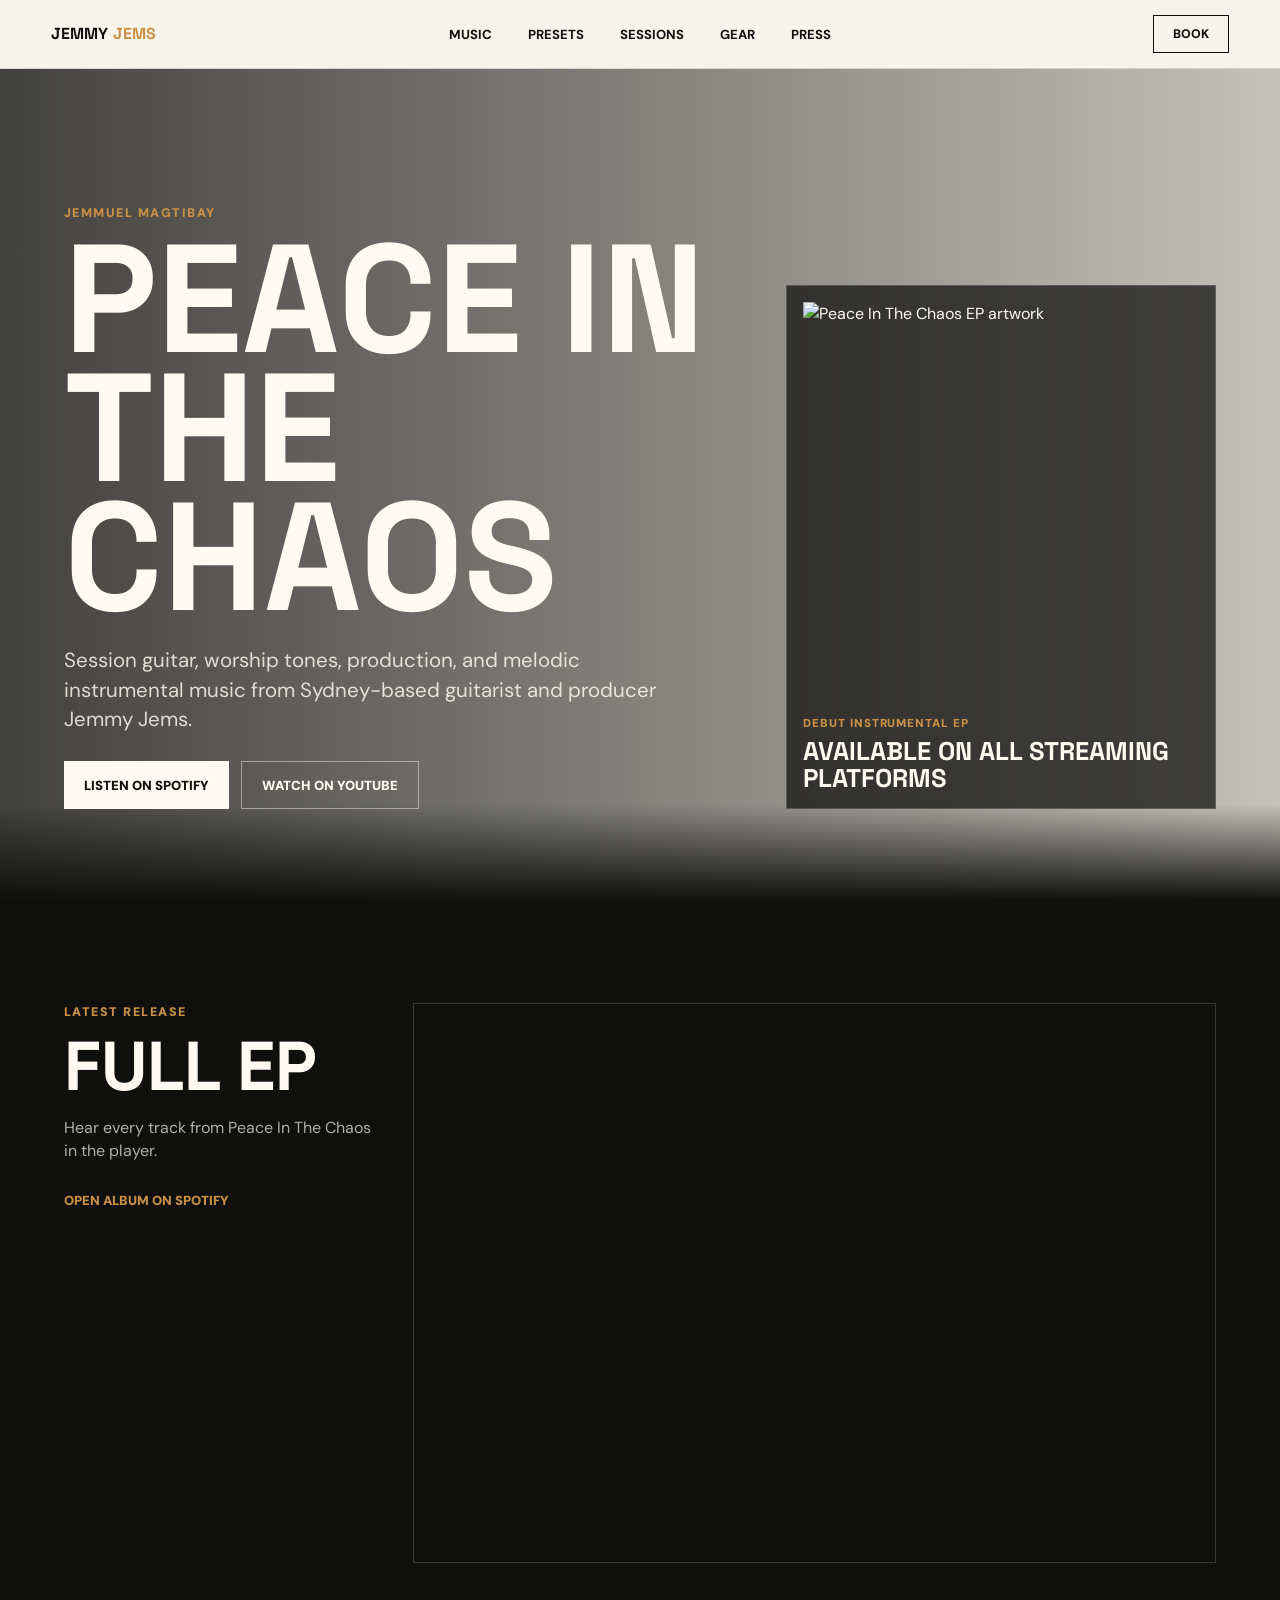
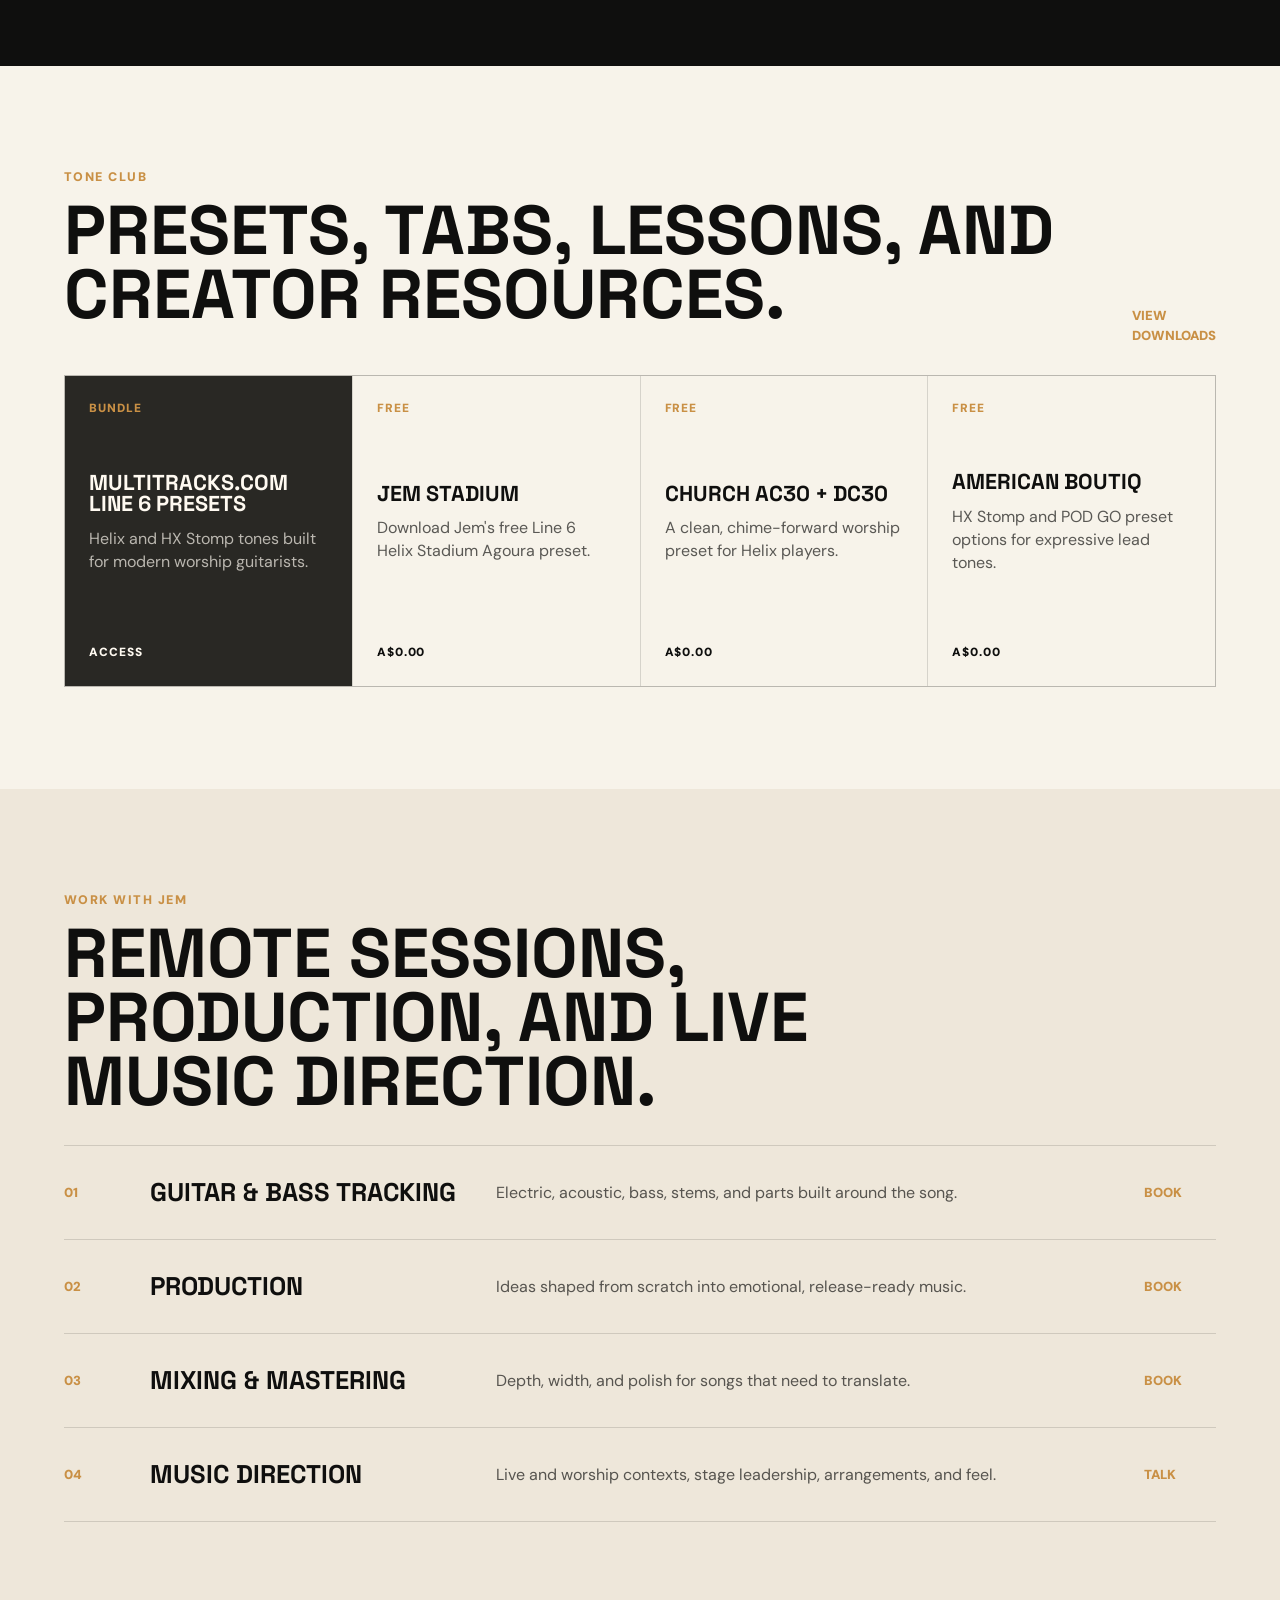
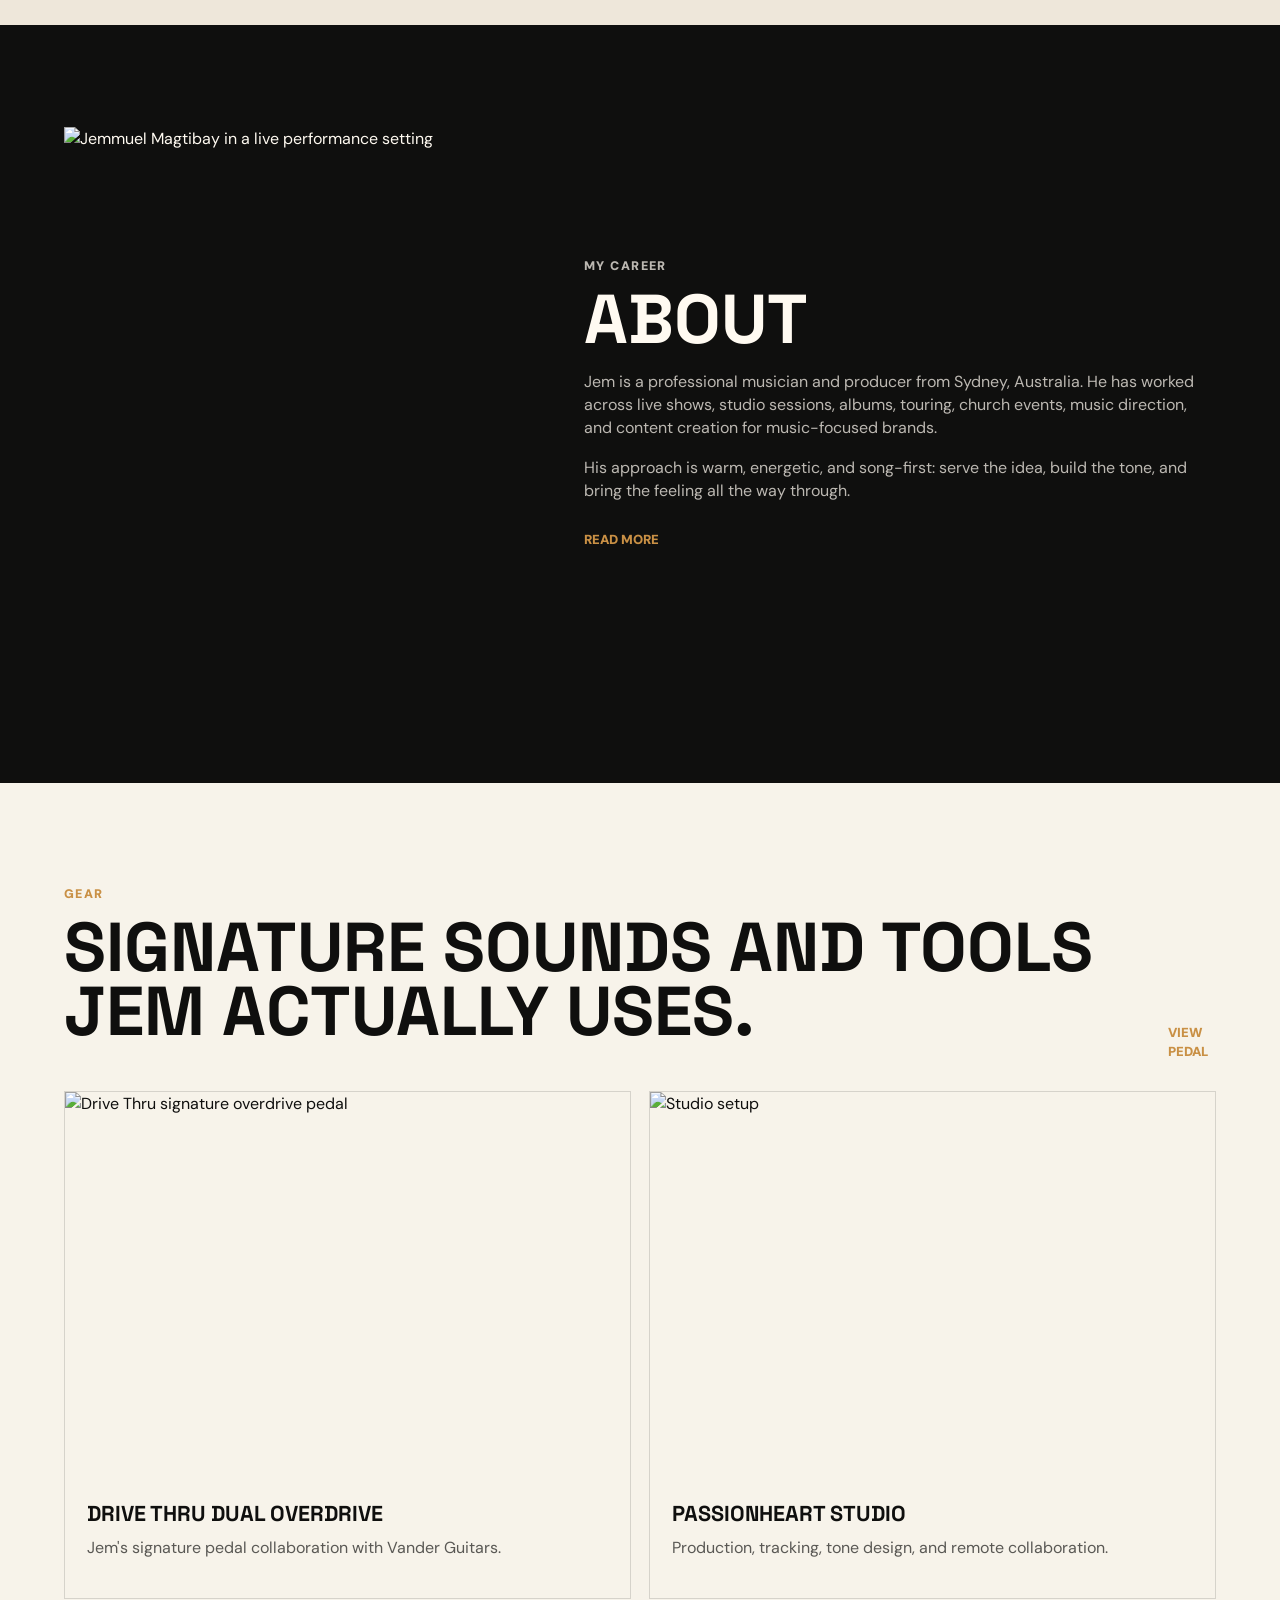
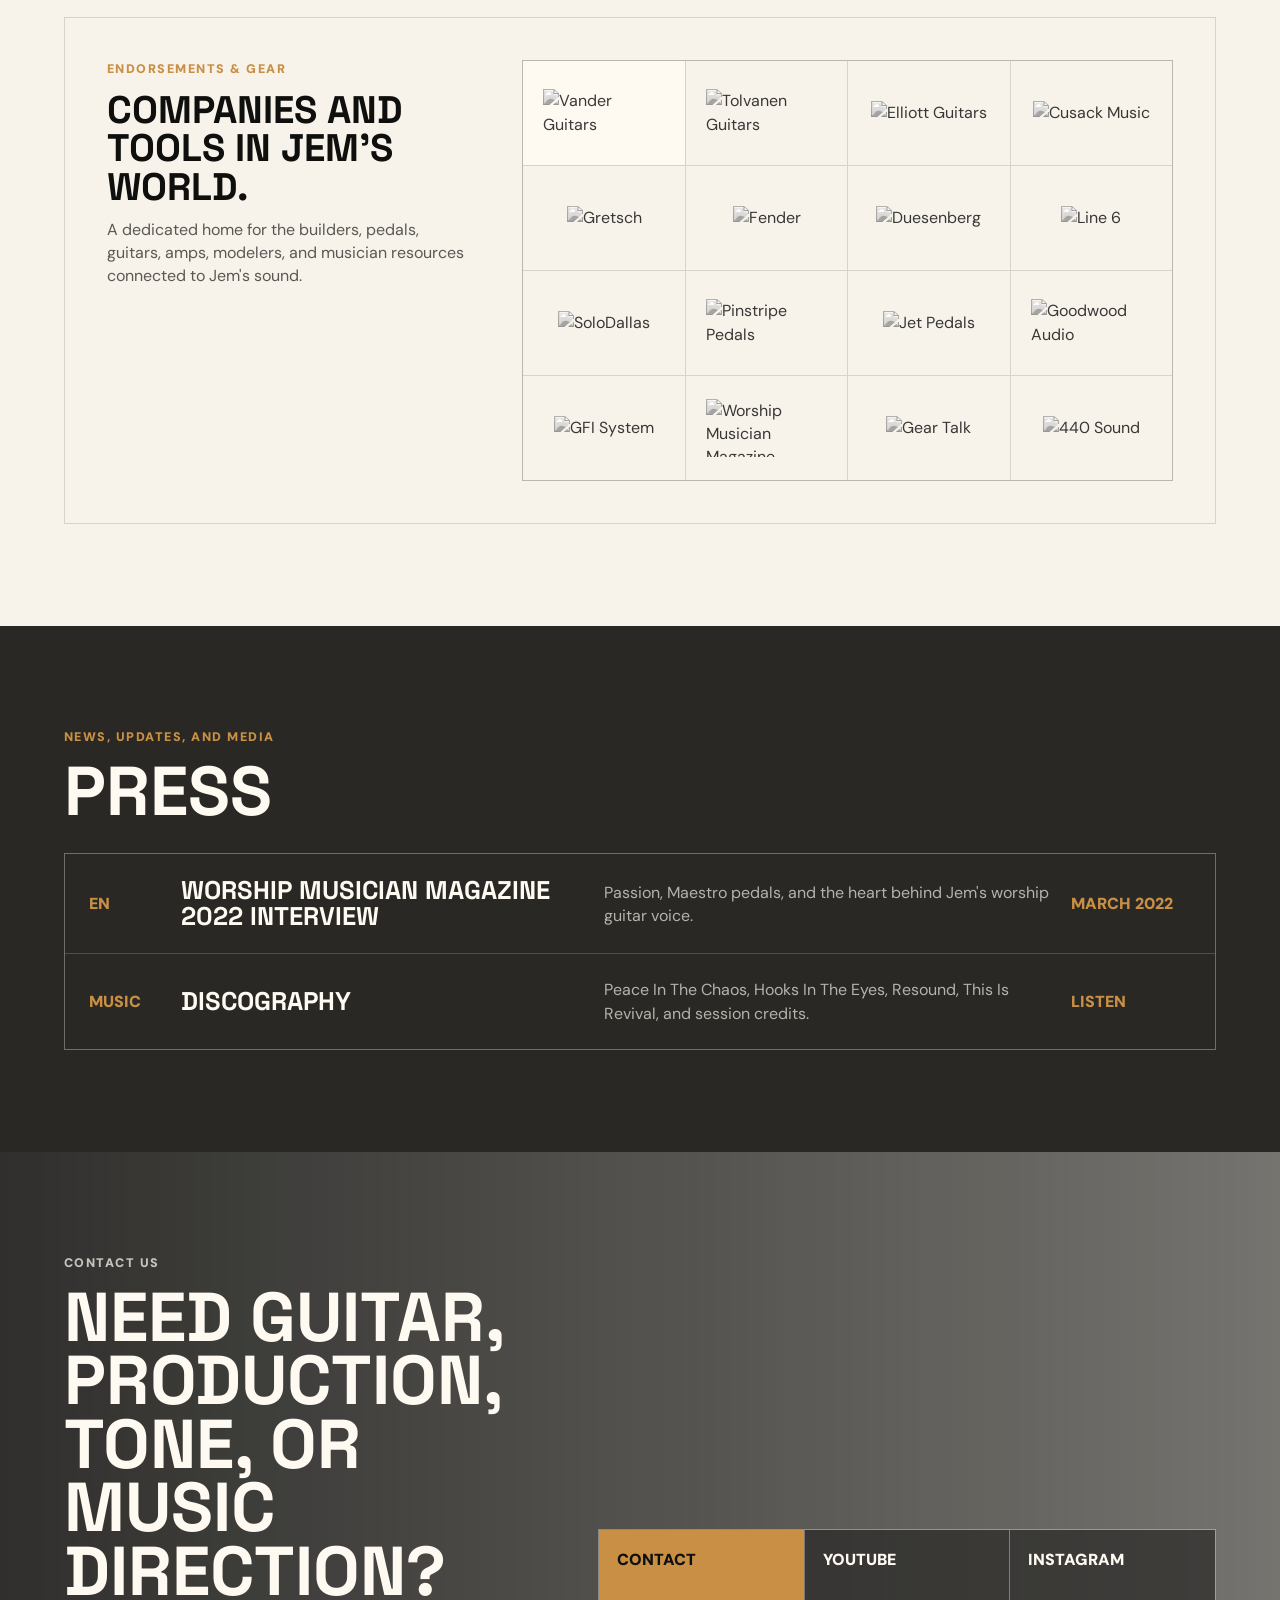
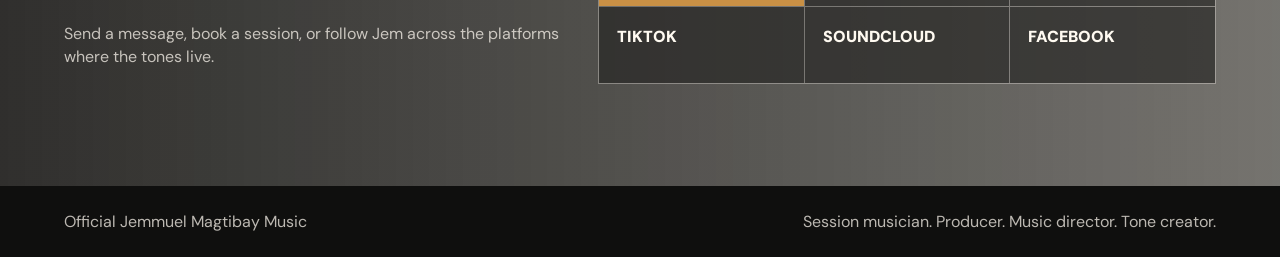
==== commit 63f3b00b: "Add files via upload" ====
--- a/index.html
+++ b/index.html
@@ -20,16 +20,16 @@
   </head>
   <body>
     <header class="site-header">
-      <a class="brand" href="#home" aria-label="Jemmuel Magtibay home">
+      <a class="brand" href="./index.html#home" aria-label="Jemmuel Magtibay home">
         <span>Jemmy</span>
         <strong>Jems</strong>
       </a>
       <nav class="nav-links" aria-label="Primary navigation">
-        <a href="#music">Music</a>
-        <a href="#club">Tone Club</a>
-        <a href="#sessions">Sessions</a>
-        <a href="#gear">Gear</a>
-        <a href="#press">Press</a>
+        <a href="./index.html#music">Music</a>
+        <a href="./presets.html">Presets</a>
+        <a href="./index.html#sessions">Sessions</a>
+        <a href="./index.html#gear">Gear</a>
+        <a href="./index.html#press">Press</a>
       </nav>
       <a class="login-link" href="https://www.jemmuelmagtibaymusic.com/contact-me">Book</a>
     </header>
@@ -82,28 +82,28 @@
             <p class="eyebrow">Tone Club</p>
             <h2>Presets, tabs, lessons, and creator resources.</h2>
           </div>
-          <a class="text-link" href="https://www.multitracks.com/producers/Jemmuel-Magtibay/patches/bundles/">View all presets</a>
+          <a class="text-link" href="./presets.html">View downloads</a>
         </div>
         <div class="product-grid">
-          <a class="product-card featured" href="https://www.multitracks.com/producers/Jemmuel-Magtibay/patches/bundles/">
+          <a class="product-card featured" href="./presets.html">
             <span>Bundle</span>
             <h3>Multitracks.com Line 6 Presets</h3>
             <p>Helix and HX Stomp tones built for modern worship guitarists.</p>
             <strong>Access</strong>
           </a>
-          <a class="product-card" href="https://www.jemmuelmagtibaymusic.com/free-line-6-presets">
+          <a class="product-card" href="./presets.html">
             <span>Free</span>
             <h3>Jem Stadium</h3>
             <p>Download Jem's free Line 6 Helix Stadium Agoura preset.</p>
             <strong>A$0.00</strong>
           </a>
-          <a class="product-card" href="https://www.jemmuelmagtibaymusic.com/free-line-6-presets">
+          <a class="product-card" href="./presets.html">
             <span>Free</span>
             <h3>Church AC30 + DC30</h3>
             <p>A clean, chime-forward worship preset for Helix players.</p>
             <strong>A$0.00</strong>
           </a>
-          <a class="product-card" href="https://www.jemmuelmagtibaymusic.com/free-line-6-presets">
+          <a class="product-card" href="./presets.html">
             <span>Free</span>
             <h3>American Boutiq</h3>
             <p>HX Stomp and POD GO preset options for expressive lead tones.</p>
--- a/styles.css
+++ b/styles.css
@@ -264,13 +264,36 @@
   text-transform: uppercase;
 }
 
+.preset-hero {
+  background:
+    linear-gradient(90deg, rgba(15, 15, 14, 0.86), rgba(15, 15, 14, 0.42)),
+    url("https://images.squarespace-cdn.com/content/v1/5e549e8a4082bc549de09b9f/1586747270238-8WA20P3KM1SKGA688ZK4/Website+Cover.jpg?format=1500w")
+      center / cover;
+  color: var(--white);
+  display: grid;
+  min-height: 68vh;
+  padding: clamp(78px, 10vw, 136px) clamp(20px, 5vw, 72px);
+}
+
+.preset-hero > div {
+  align-self: end;
+  max-width: 860px;
+}
+
+.preset-hero p:not(.eyebrow) {
+  color: rgba(255, 250, 241, 0.78);
+  font-size: clamp(1.08rem, 2vw, 1.32rem);
+  max-width: 640px;
+}
+
 .listen-section,
 .shop-section,
 .sessions-section,
 .about-section,
 .gear-section,
 .press-section,
-.contact-section {
+.contact-section,
+.preset-downloads {
   padding: clamp(64px, 8vw, 118px) clamp(20px, 5vw, 72px);
 }
 
@@ -442,6 +465,69 @@
   font-weight: 900;
   margin-top: 12px;
   text-transform: uppercase;
+}
+
+.muted-link {
+  color: rgba(15, 15, 14, 0.46);
+}
+
+.preset-downloads {
+  background: var(--paper);
+}
+
+.free-downloads {
+  background: var(--paper-2);
+}
+
+.download-feature {
+  align-items: center;
+  background: var(--soft-ink);
+  color: var(--white);
+  display: grid;
+  gap: 24px;
+  grid-template-columns: minmax(260px, 1fr) auto;
+  padding: clamp(24px, 4vw, 42px);
+}
+
+.download-feature p {
+  color: rgba(255, 250, 241, 0.7);
+}
+
+.download-grid {
+  display: grid;
+  grid-template-columns: repeat(4, minmax(0, 1fr));
+  gap: 1px;
+  background: var(--line-dark);
+  border: 1px solid var(--line-dark);
+}
+
+.download-grid article {
+  background: var(--paper);
+  display: grid;
+  min-height: 260px;
+  padding: 24px;
+}
+
+.download-grid span,
+.download-grid strong {
+  color: var(--gold);
+  font-size: 0.74rem;
+  font-weight: 900;
+  letter-spacing: 0.08em;
+  text-transform: uppercase;
+}
+
+.download-grid h3 {
+  align-self: end;
+}
+
+.download-grid p {
+  color: rgba(15, 15, 14, 0.68);
+}
+
+.download-grid strong {
+  align-self: end;
+  color: rgba(15, 15, 14, 0.44);
 }
 
 .gear-section {
@@ -677,6 +763,14 @@
     grid-template-columns: repeat(2, minmax(0, 1fr));
   }
 
+  .download-grid {
+    grid-template-columns: repeat(2, minmax(0, 1fr));
+  }
+
+  .download-feature {
+    grid-template-columns: 1fr;
+  }
+
   .session-list a,
   .press-list a {
     grid-template-columns: 58px 1fr;
@@ -727,7 +821,8 @@
   .about-section,
   .gear-section,
   .press-section,
-  .contact-section {
+  .contact-section,
+  .preset-downloads {
     padding-left: 18px;
     padding-right: 18px;
   }
@@ -738,6 +833,7 @@
   }
 
   .product-grid,
+  .download-grid,
   .gear-grid,
   .social-grid,
   .brand-cloud {
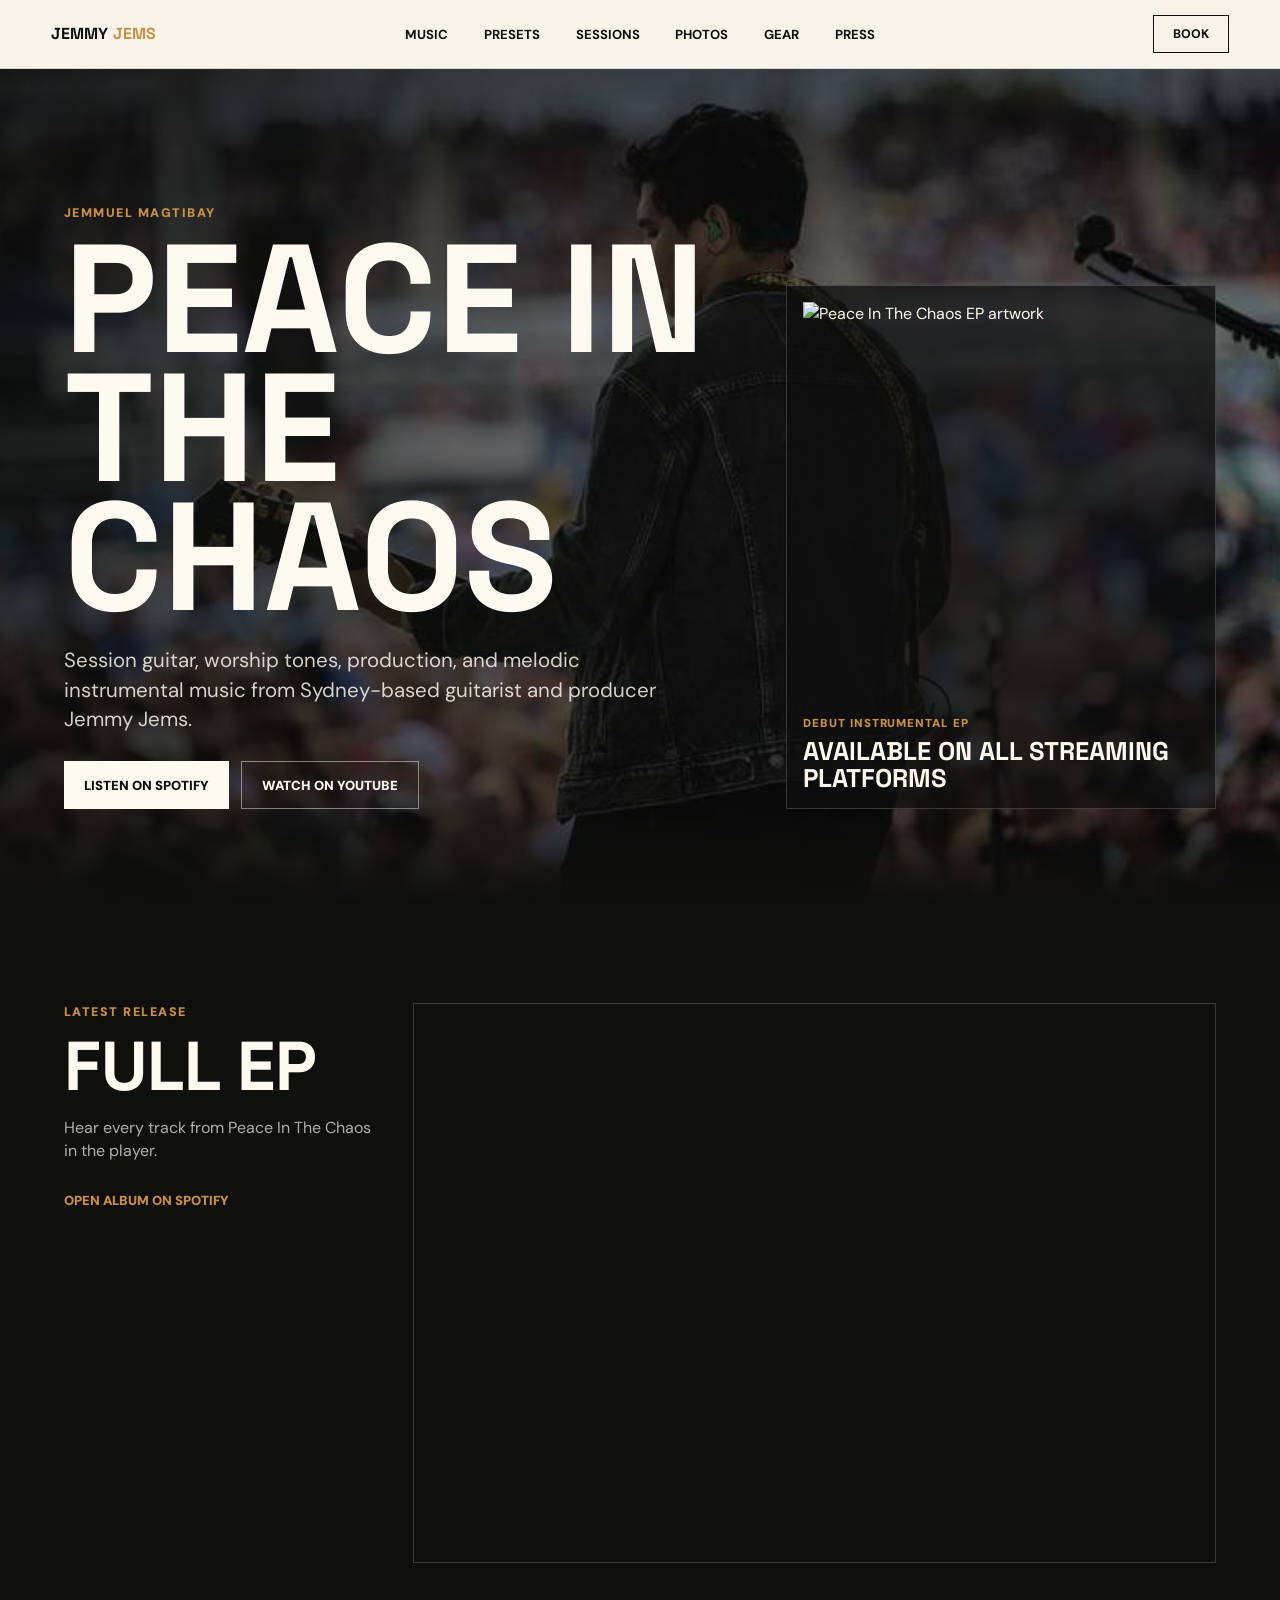
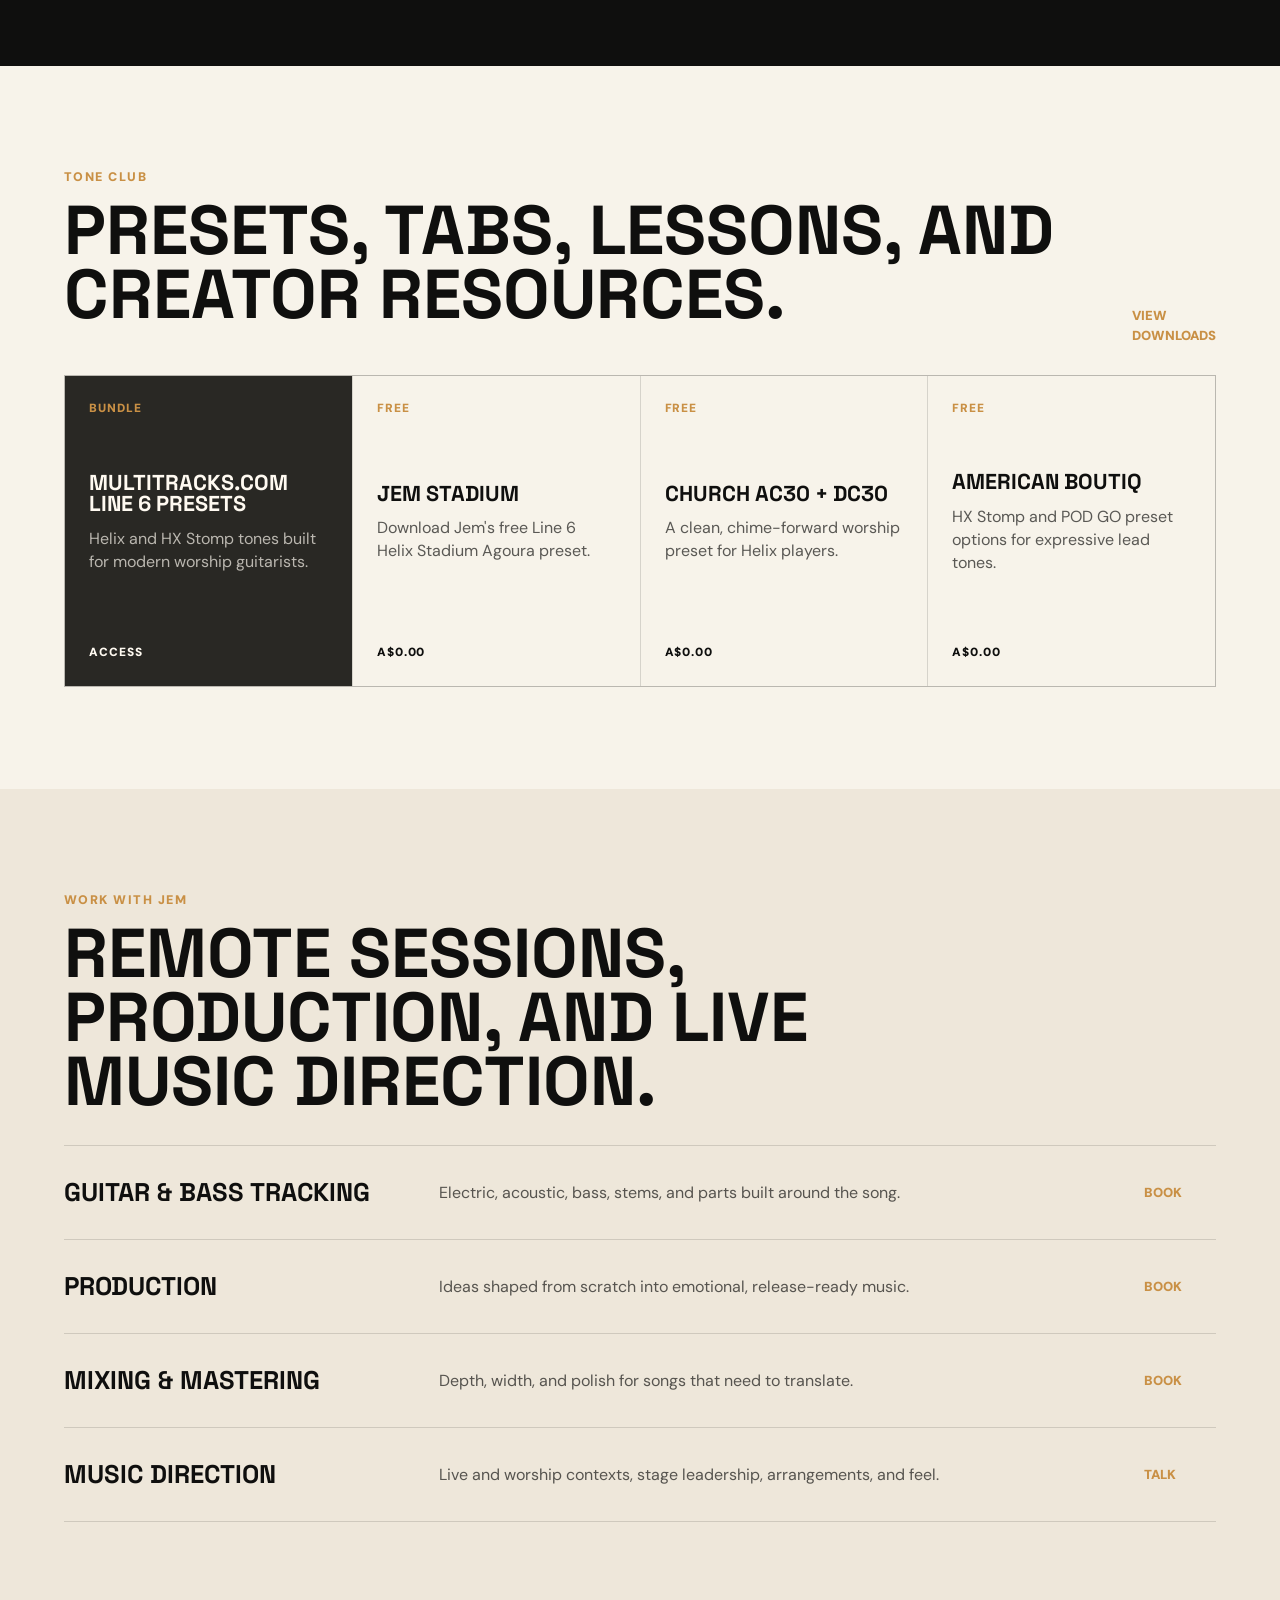
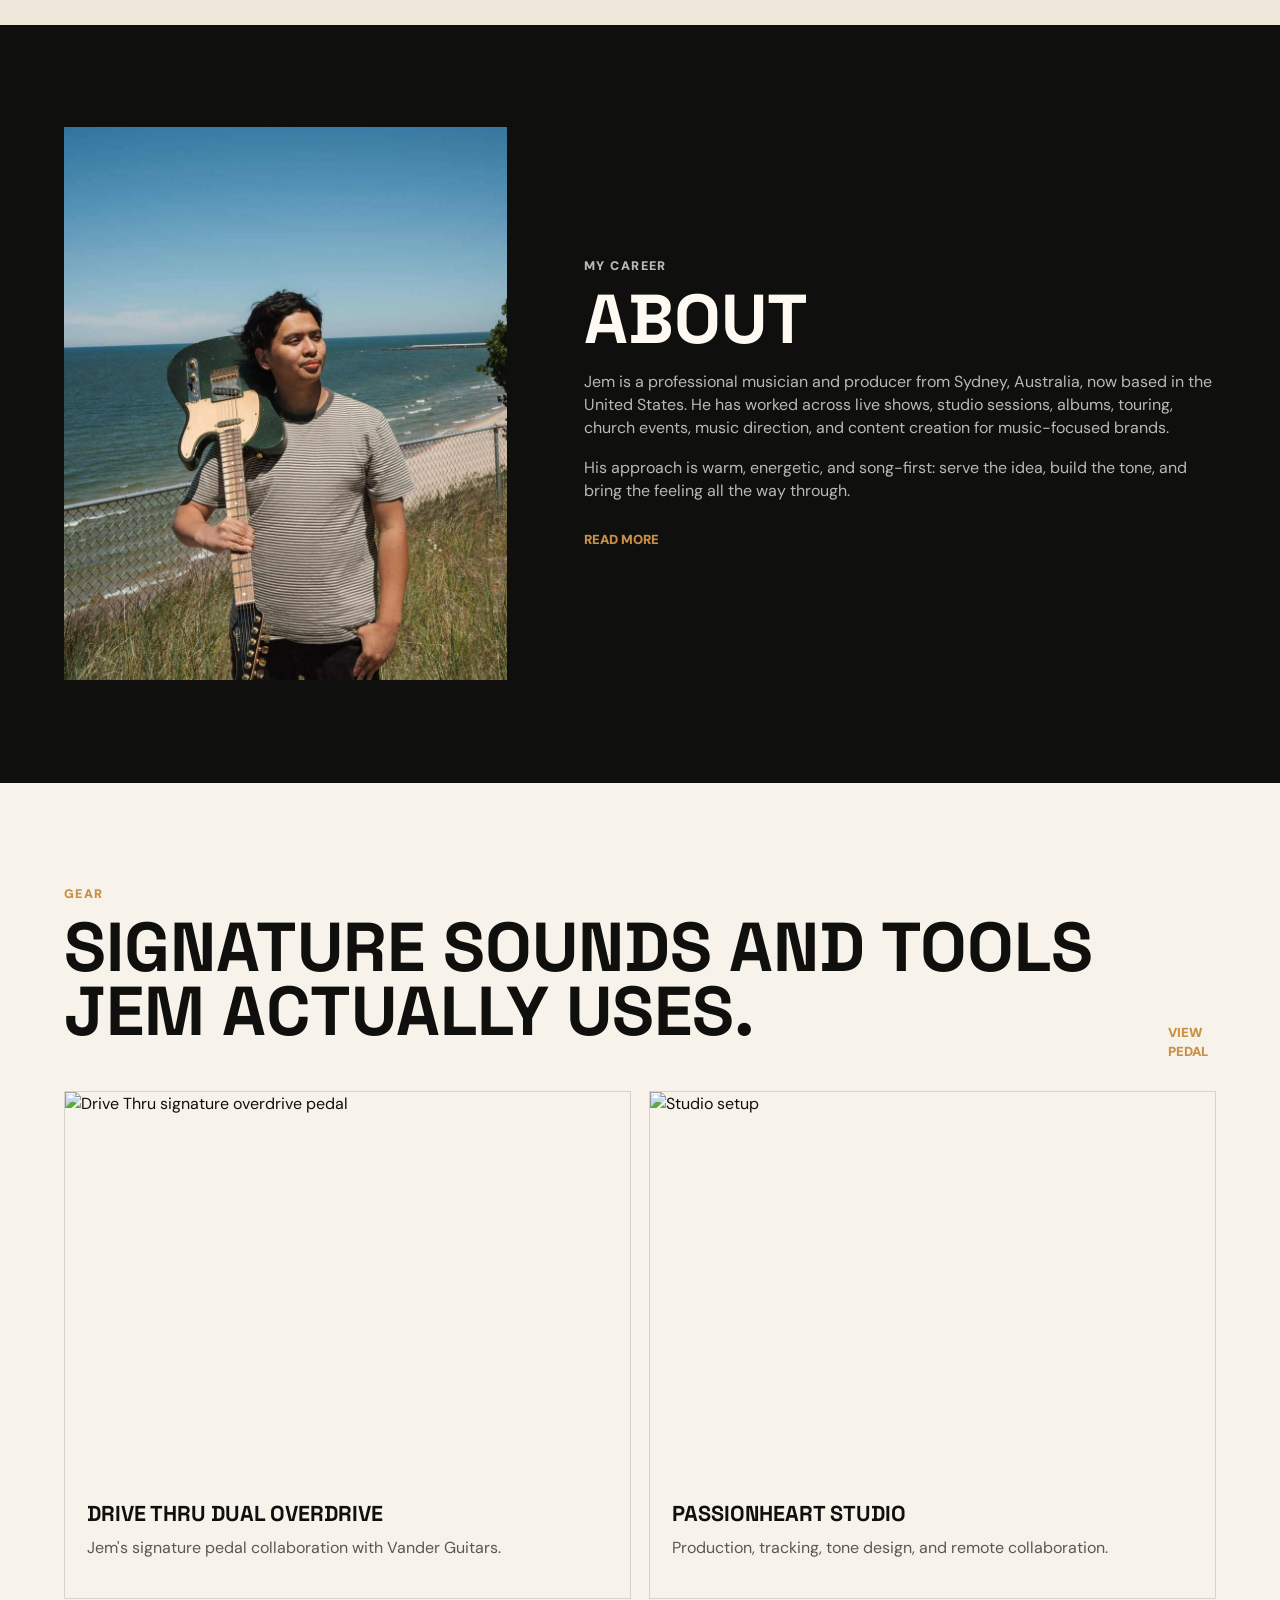
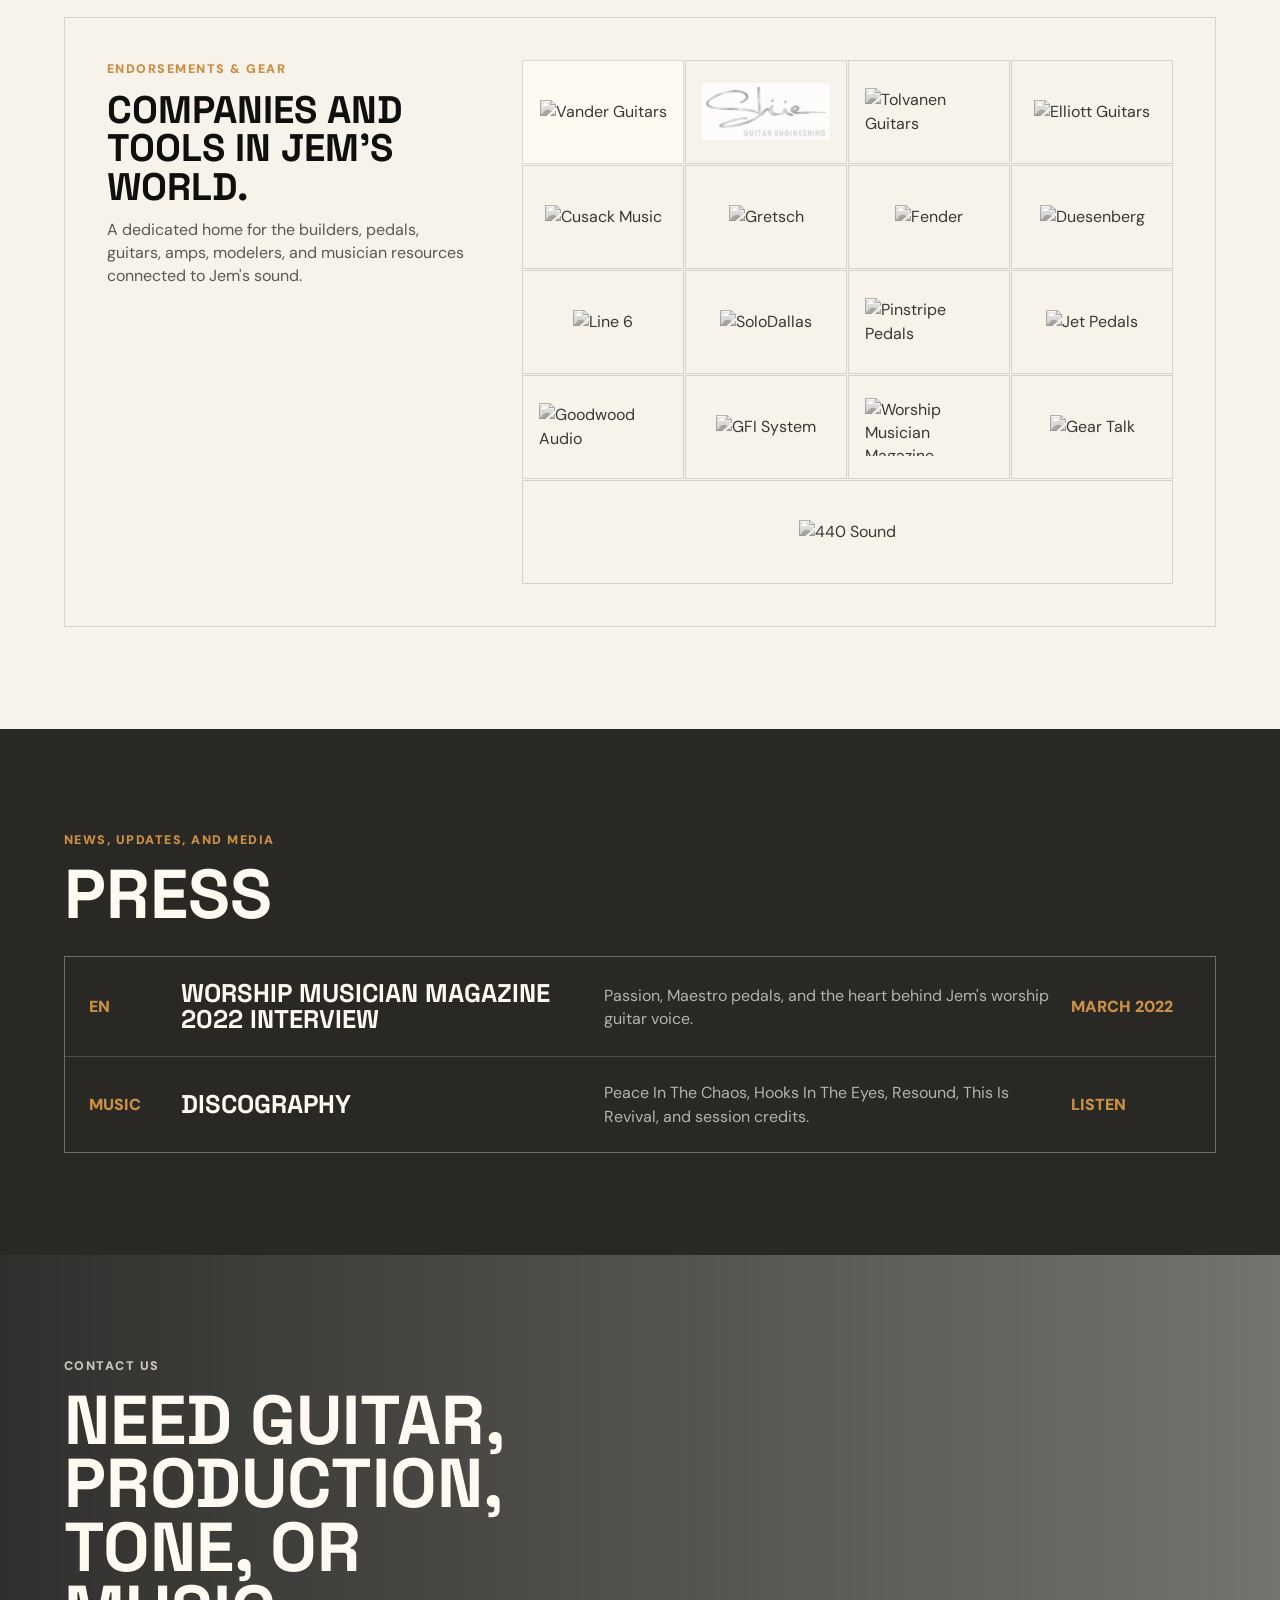
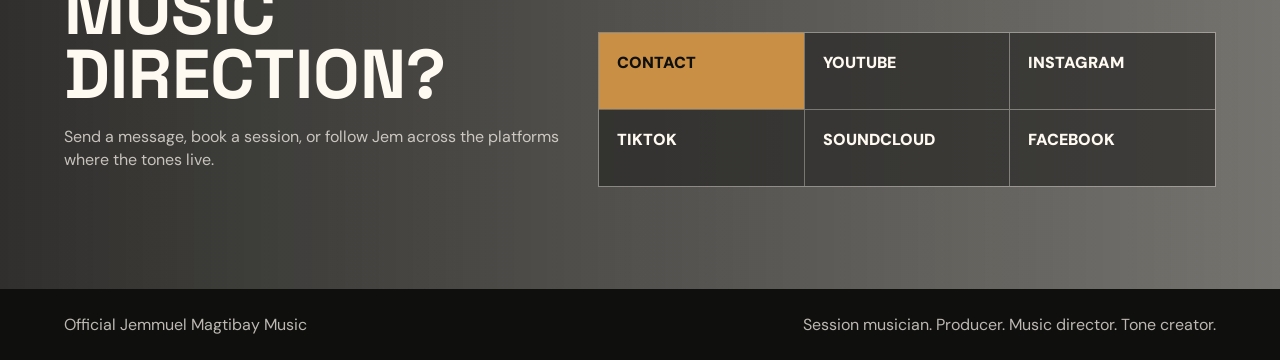
==== commit 4ef59fed: "Publish Jem website" ====
--- a/index.html
+++ b/index.html
@@ -28,6 +28,7 @@
         <a href="./index.html#music">Music</a>
         <a href="./presets.html">Presets</a>
         <a href="./index.html#sessions">Sessions</a>
+        <a href="./photos.html">Photos</a>
         <a href="./index.html#gear">Gear</a>
         <a href="./index.html#press">Press</a>
       </nav>
@@ -119,25 +120,21 @@
         </div>
         <div class="session-list">
           <a href="https://www.jemmuelmagtibaymusic.com/production-mixing-recording-1">
-            <time>01</time>
             <span>Guitar &amp; bass tracking</span>
             <p>Electric, acoustic, bass, stems, and parts built around the song.</p>
             <strong>Book</strong>
           </a>
           <a href="https://www.jemmuelmagtibaymusic.com/production-mixing-recording-1">
-            <time>02</time>
             <span>Production</span>
             <p>Ideas shaped from scratch into emotional, release-ready music.</p>
             <strong>Book</strong>
           </a>
           <a href="https://www.jemmuelmagtibaymusic.com/production-mixing-recording-1">
-            <time>03</time>
             <span>Mixing &amp; mastering</span>
             <p>Depth, width, and polish for songs that need to translate.</p>
             <strong>Book</strong>
           </a>
           <a href="https://www.jemmuelmagtibaymusic.com/contact-me">
-            <time>04</time>
             <span>Music direction</span>
             <p>Live and worship contexts, stage leadership, arrangements, and feel.</p>
             <strong>Talk</strong>
@@ -148,16 +145,16 @@
       <section class="about-section">
         <div class="portrait">
           <img
-            src="https://images.squarespace-cdn.com/content/v1/5e549e8a4082bc549de09b9f/e1d3ef8c-4716-4c15-9d52-7503a2de1d8a/DSC00924.JPG?format=2500w"
-            alt="Jemmuel Magtibay in a live performance setting"
+            src="./assets/images/jem-about-beach.jpg"
+            alt="Jemmuel Magtibay holding a guitar by the beach"
           />
         </div>
         <div>
           <p class="eyebrow">My career</p>
           <h2>About</h2>
           <p>
-            Jem is a professional musician and producer from Sydney, Australia. He has worked across live shows, studio sessions, albums, touring,
-            church events, music direction, and content creation for music-focused brands.
+            Jem is a professional musician and producer from Sydney, Australia, now based in the United States. He has worked across live shows,
+            studio sessions, albums, touring, church events, music direction, and content creation for music-focused brands.
           </p>
           <p>
             His approach is warm, energetic, and song-first: serve the idea, build the tone, and bring the feeling all the way through.
@@ -205,6 +202,9 @@
               <img src="https://images.squarespace-cdn.com/content/v1/5e549e8a4082bc549de09b9f/6d0b1cf3-9891-48b1-9bf4-f6d3ff9ae68a/Vander+Logo.png?format=500w" alt="Vander Guitars" />
             </span>
             <span>
+              <img src="./assets/logos/shue-guitars.png" alt="Shue Guitars" />
+            </span>
+            <span>
               <img src="https://images.squarespace-cdn.com/content/v1/5e549e8a4082bc549de09b9f/1586172556640-YPE2ZUPIEOYCQ4L99K0S/Tolvanen+logo.png?format=500w" alt="Tolvanen Guitars" />
             </span>
             <span>
--- a/styles.css
+++ b/styles.css
@@ -113,8 +113,7 @@
 .hero {
   background:
     linear-gradient(90deg, rgba(15, 15, 14, 0.78), rgba(15, 15, 14, 0.22)),
-    url("https://images.squarespace-cdn.com/content/v1/5e549e8a4082bc549de09b9f/e762f83b-e3c3-4bb9-a34f-747ac4f0f6d9/91-P1501126.jpg?format=2500w")
-      center 42% / cover;
+    url("./assets/images/jem-hero-live.jpg") center 42% / cover;
   color: var(--white);
   display: grid;
   gap: clamp(28px, 5vw, 76px);
@@ -264,7 +263,8 @@
   text-transform: uppercase;
 }
 
-.preset-hero {
+.preset-hero,
+.photos-hero {
   background:
     linear-gradient(90deg, rgba(15, 15, 14, 0.86), rgba(15, 15, 14, 0.42)),
     url("https://images.squarespace-cdn.com/content/v1/5e549e8a4082bc549de09b9f/1586747270238-8WA20P3KM1SKGA688ZK4/Website+Cover.jpg?format=1500w")
@@ -275,12 +275,21 @@
   padding: clamp(78px, 10vw, 136px) clamp(20px, 5vw, 72px);
 }
 
-.preset-hero > div {
+.photos-hero {
+  background:
+    linear-gradient(90deg, rgba(15, 15, 14, 0.84), rgba(15, 15, 14, 0.28)),
+    url("./assets/images/photos/live-crowd-profile.jpg") center 46% / cover;
+  min-height: 74vh;
+}
+
+.preset-hero > div,
+.photos-hero > div {
   align-self: end;
   max-width: 860px;
 }
 
-.preset-hero p:not(.eyebrow) {
+.preset-hero p:not(.eyebrow),
+.photos-hero p:not(.eyebrow) {
   color: rgba(255, 250, 241, 0.78);
   font-size: clamp(1.08rem, 2vw, 1.32rem);
   max-width: 640px;
@@ -293,7 +302,10 @@
 .gear-section,
 .press-section,
 .contact-section,
-.preset-downloads {
+.preset-downloads,
+.photo-feature,
+.guitar-showcase,
+.photo-gallery-section {
   padding: clamp(64px, 8vw, 118px) clamp(20px, 5vw, 72px);
 }
 
@@ -409,7 +421,7 @@
   border-bottom: 1px solid var(--line-dark);
   display: grid;
   gap: 18px;
-  grid-template-columns: 68px minmax(180px, 0.52fr) minmax(260px, 1fr) 72px;
+  grid-template-columns: minmax(180px, 0.52fr) minmax(260px, 1fr) 72px;
   min-height: 94px;
   padding: 18px 0;
 }
@@ -479,6 +491,156 @@
   background: var(--paper-2);
 }
 
+.photo-feature {
+  background: var(--ink);
+  color: var(--white);
+}
+
+.photo-feature .section-title p:not(.eyebrow) {
+  color: rgba(255, 250, 241, 0.68);
+}
+
+.photo-feature-grid {
+  display: grid;
+  gap: 18px;
+  grid-template-columns: minmax(280px, 1.18fr) minmax(280px, 0.82fr);
+  margin-top: 32px;
+}
+
+.photo-feature figure,
+.photo-gallery figure {
+  margin: 0;
+  overflow: hidden;
+}
+
+.photo-feature img {
+  aspect-ratio: 16 / 10;
+  height: 100%;
+  object-fit: cover;
+  width: 100%;
+}
+
+.photo-feature figcaption {
+  color: var(--gold);
+  font-size: 0.78rem;
+  font-weight: 900;
+  margin-top: 12px;
+  text-transform: uppercase;
+}
+
+.photo-gallery-section {
+  background: var(--paper);
+}
+
+.guitar-showcase {
+  background: var(--paper-2);
+}
+
+.guitar-grid {
+  display: grid;
+  gap: 18px;
+  grid-auto-flow: dense;
+  grid-template-columns: repeat(4, minmax(0, 1fr));
+}
+
+.guitar-card {
+  background: var(--ink);
+  color: var(--white);
+  display: grid;
+  margin: 0;
+  min-height: 420px;
+  overflow: hidden;
+  position: relative;
+}
+
+.guitar-card.large {
+  grid-column: span 2;
+  min-height: 460px;
+}
+
+.guitar-card.wide {
+  grid-column: span 2;
+}
+
+.guitar-card img {
+  grid-area: 1 / 1;
+  height: 100%;
+  object-fit: cover;
+  opacity: 0.86;
+  transition:
+    opacity 180ms ease,
+    transform 220ms ease;
+  width: 100%;
+}
+
+.guitar-card::after {
+  background: linear-gradient(0deg, rgba(15, 15, 14, 0.84), transparent 52%);
+  content: "";
+  grid-area: 1 / 1;
+  pointer-events: none;
+}
+
+.guitar-card figcaption {
+  align-self: end;
+  display: grid;
+  gap: 7px;
+  grid-area: 1 / 1;
+  padding: 22px;
+  position: relative;
+  z-index: 1;
+}
+
+.guitar-card span {
+  color: var(--gold);
+  font-size: 0.74rem;
+  font-weight: 900;
+  letter-spacing: 0.08em;
+  text-transform: uppercase;
+}
+
+.guitar-card strong {
+  font-family: "Space Grotesk", sans-serif;
+  font-size: clamp(1.35rem, 2.5vw, 2.7rem);
+  line-height: 0.95;
+  text-transform: uppercase;
+}
+
+.guitar-card:hover img {
+  opacity: 1;
+  transform: scale(1.025);
+}
+
+.photo-gallery {
+  display: grid;
+  gap: 18px;
+  grid-auto-flow: dense;
+  grid-template-columns: repeat(4, minmax(0, 1fr));
+}
+
+.photo-gallery figure {
+  background: var(--soft-ink);
+}
+
+.photo-gallery figure.wide {
+  grid-column: span 2;
+}
+
+.photo-gallery img {
+  aspect-ratio: 4 / 5;
+  height: 100%;
+  object-fit: cover;
+  transition: transform 220ms ease;
+  width: 100%;
+}
+
+.photo-gallery figure.wide img {
+  aspect-ratio: 16 / 10;
+}
+
+.photo-gallery figure:hover img {
+  transform: scale(1.025);
+}
+
 .download-feature {
   align-items: center;
   background: var(--soft-ink);
@@ -584,20 +746,21 @@
 
 .brand-cloud {
   align-content: start;
-  display: grid;
+  display: flex;
+  flex-wrap: wrap;
   gap: 1px;
-  grid-template-columns: repeat(4, minmax(0, 1fr));
-  background: var(--line-dark);
-  border: 1px solid var(--line-dark);
 }
 
 .brand-cloud span {
   align-items: center;
   background: var(--paper);
+  border: 1px solid var(--line-dark);
   display: flex;
+  flex: 1 0 calc((100% - 3px) / 4);
   justify-content: center;
   min-height: 104px;
-  padding: 20px;
+  min-width: 0;
+  padding: 16px;
 }
 
 .brand-cloud span:first-child,
@@ -605,10 +768,25 @@
   background: var(--white);
 }
 
+.brand-cloud span:last-child {
+  flex-basis: 100%;
+}
+
+.brand-cloud .text-logo {
+  color: rgba(15, 15, 14, 0.58);
+  font-family: "Space Grotesk", sans-serif;
+  font-size: clamp(1rem, 1.7vw, 1.5rem);
+  font-weight: 700;
+  letter-spacing: 0;
+  line-height: 1;
+  text-align: center;
+  text-transform: uppercase;
+}
+
 .brand-cloud img {
   filter: grayscale(1);
   max-height: 58px;
-  max-width: 142px;
+  max-width: 100%;
   object-fit: contain;
   opacity: 0.82;
   transition:
@@ -747,7 +925,8 @@
   .listen-section,
   .about-section,
   .contact-section,
-  .endorsement-panel {
+  .endorsement-panel,
+  .photo-feature-grid {
     grid-template-columns: 1fr;
   }
 
@@ -767,17 +946,42 @@
     grid-template-columns: repeat(2, minmax(0, 1fr));
   }
 
+  .photo-gallery {
+    grid-template-columns: repeat(2, minmax(0, 1fr));
+  }
+
+  .guitar-grid {
+    grid-template-columns: repeat(2, minmax(0, 1fr));
+  }
+
+  .guitar-card.large {
+    min-height: 520px;
+  }
+
   .download-feature {
     grid-template-columns: 1fr;
   }
 
-  .session-list a,
+  .brand-cloud span {
+    flex-basis: calc((100% - 1px) / 2);
+  }
+
+  .session-list a {
+    grid-template-columns: 1fr auto;
+  }
+
   .press-list a {
     grid-template-columns: 58px 1fr;
   }
 
-  .session-list p,
-  .session-list strong,
+  .session-list p {
+    grid-column: 1 / -1;
+  }
+
+  .session-list strong {
+    grid-column: 2;
+  }
+
   .press-list p,
   .press-list time {
     grid-column: 2;
@@ -822,7 +1026,10 @@
   .gear-section,
   .press-section,
   .contact-section,
-  .preset-downloads {
+  .preset-downloads,
+  .photo-feature,
+  .guitar-showcase,
+  .photo-gallery-section {
     padding-left: 18px;
     padding-right: 18px;
   }
@@ -836,14 +1043,34 @@
   .download-grid,
   .gear-grid,
   .social-grid,
-  .brand-cloud {
+  .guitar-grid,
+  .photo-gallery {
     grid-template-columns: 1fr;
+  }
+
+  .brand-cloud span {
+    flex-basis: 100%;
+  }
+
+  .guitar-card,
+  .guitar-card.large {
+    grid-column: auto;
+    grid-row: auto;
+    min-height: 420px;
+  }
+
+  .guitar-card.wide {
+    grid-column: auto;
+  }
+
+  .photo-gallery figure.wide {
+    grid-column: auto;
   }
 
   .session-list a,
   .press-list a {
     gap: 10px;
-    grid-template-columns: 42px 1fr;
+    grid-template-columns: 1fr auto;
     padding: 18px 0;
   }
 
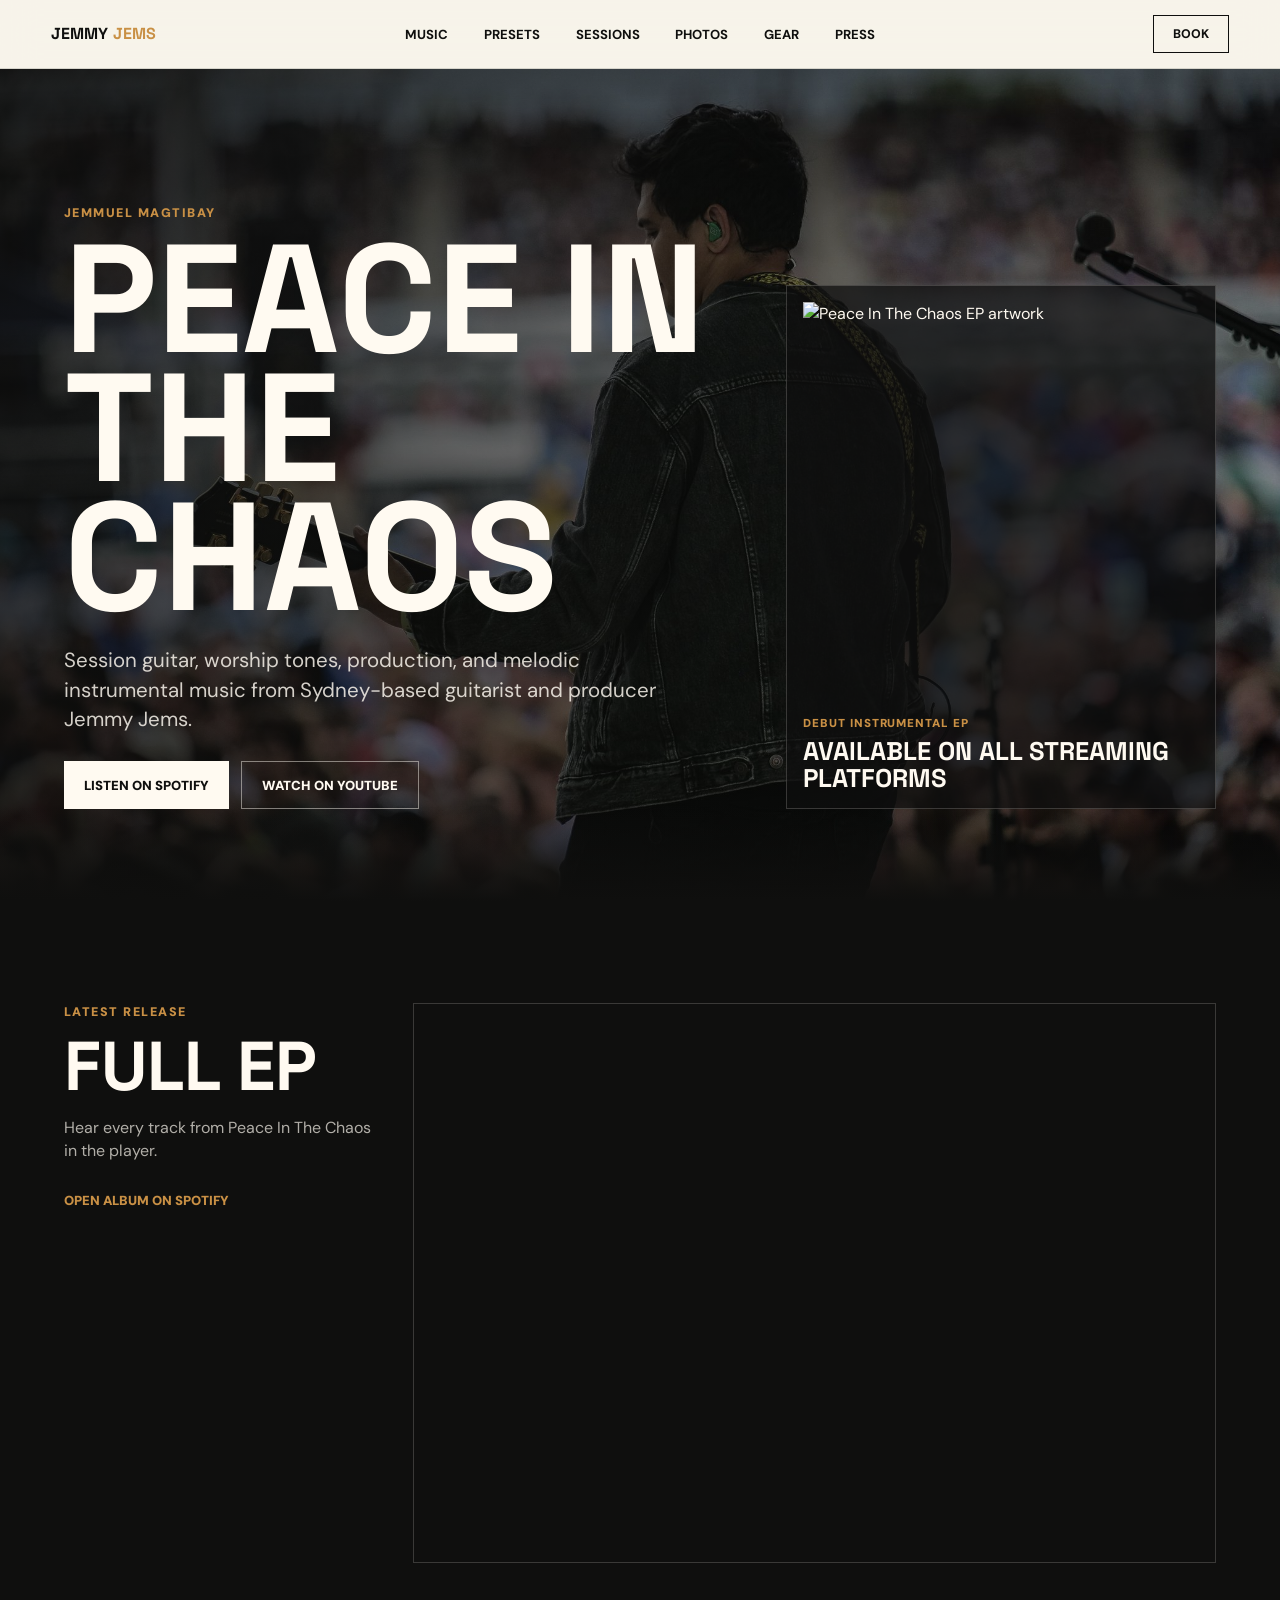
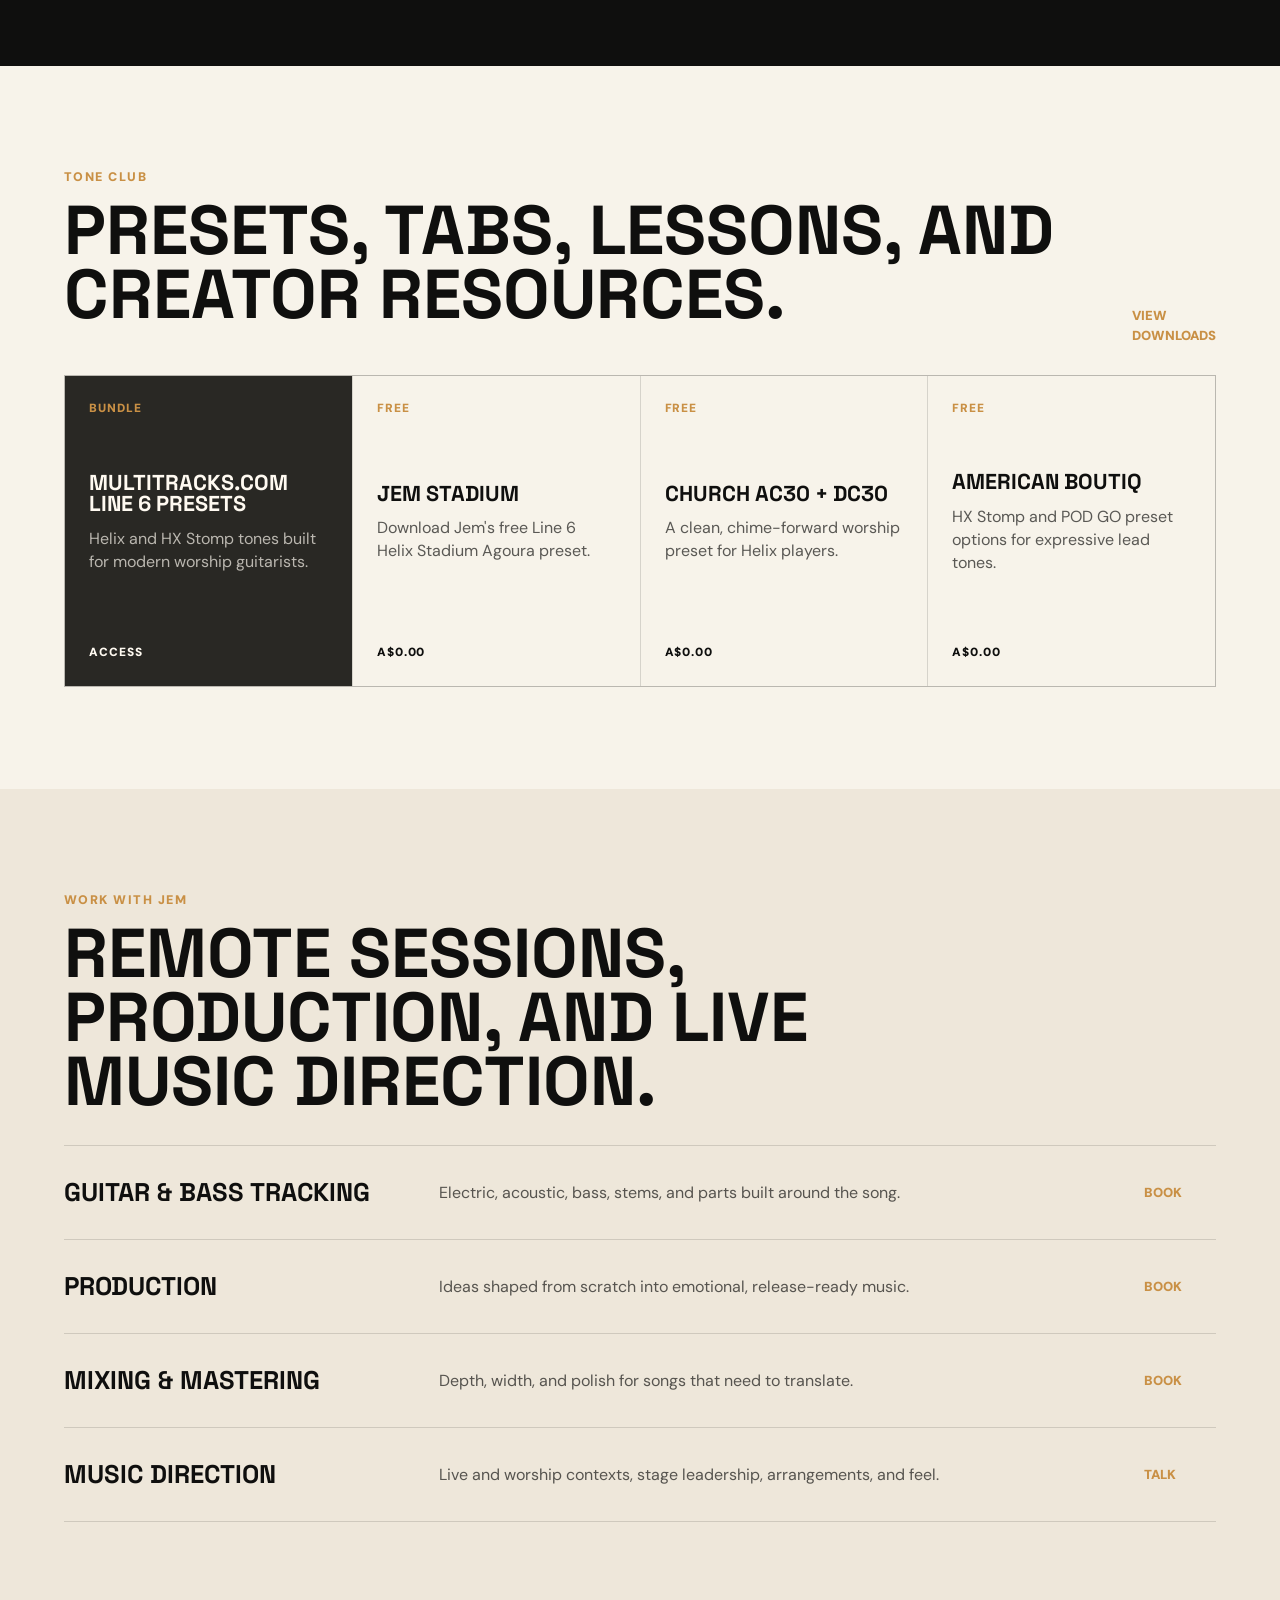
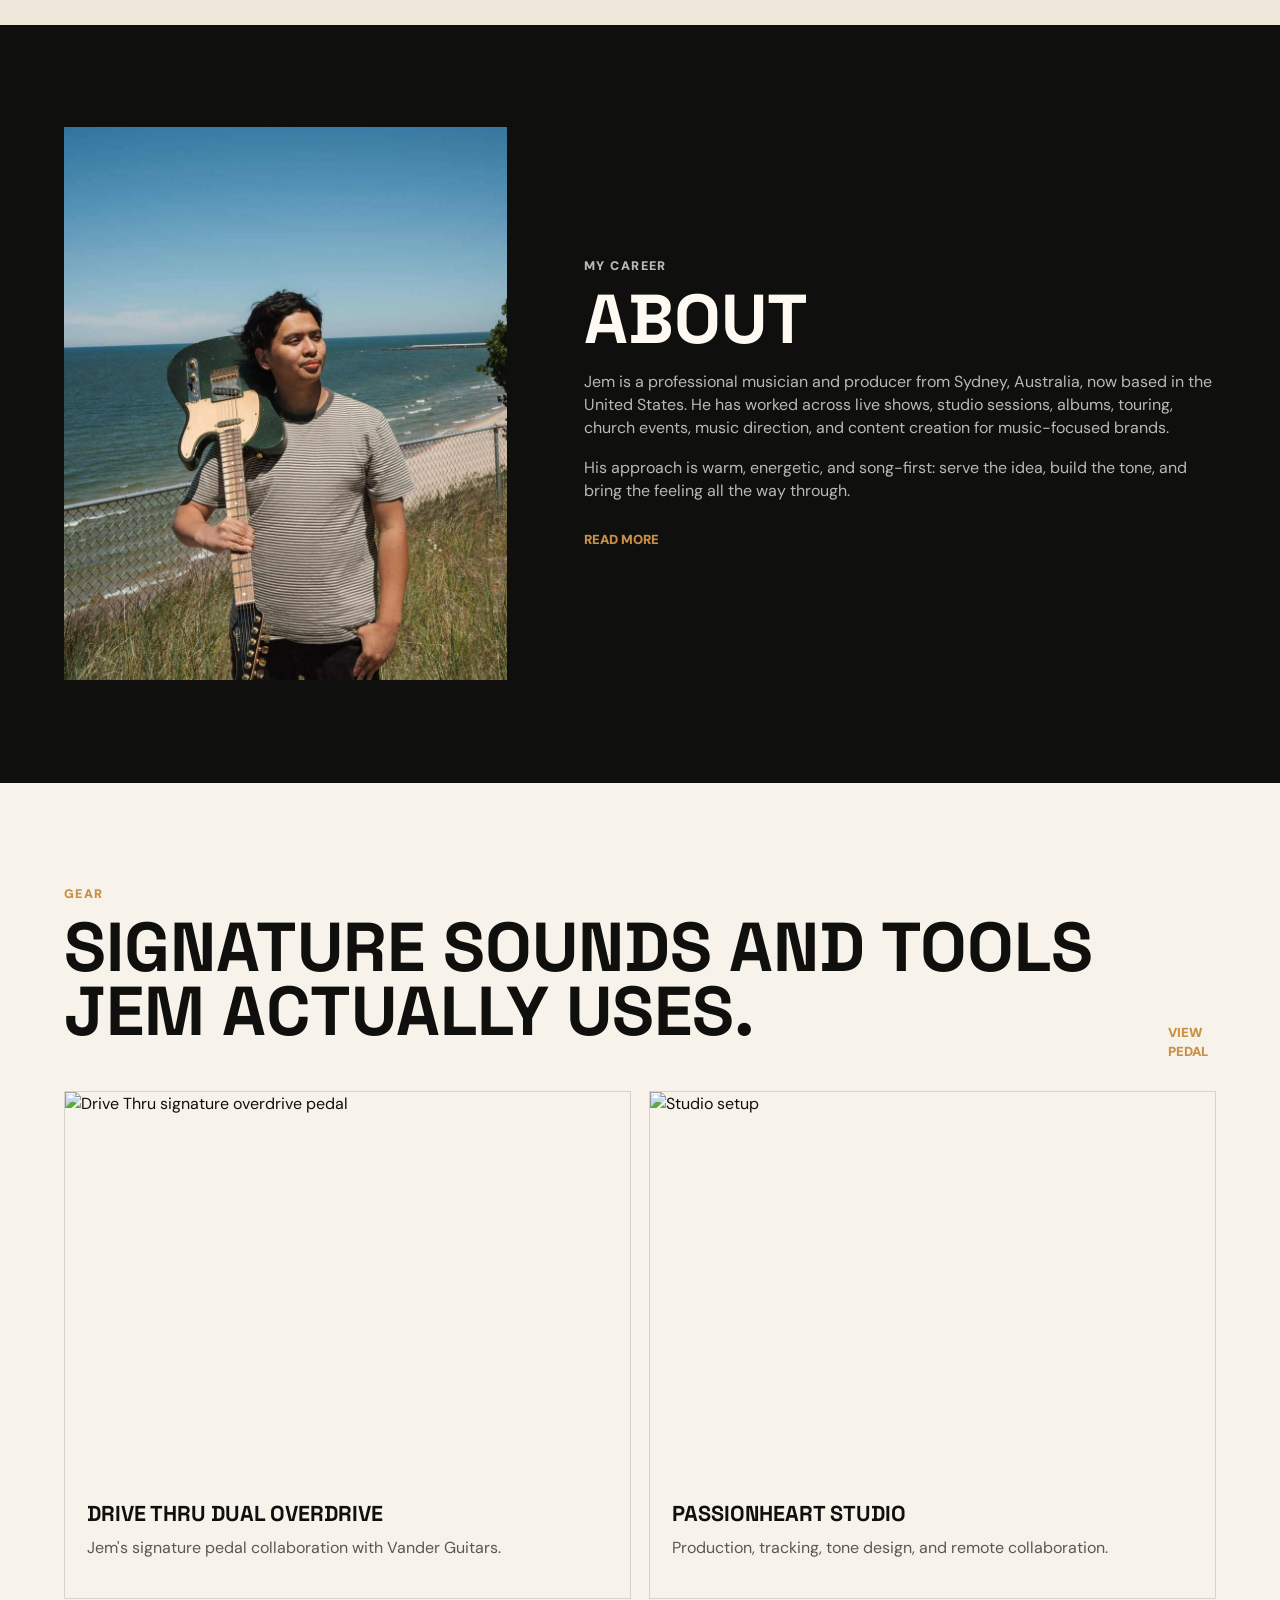
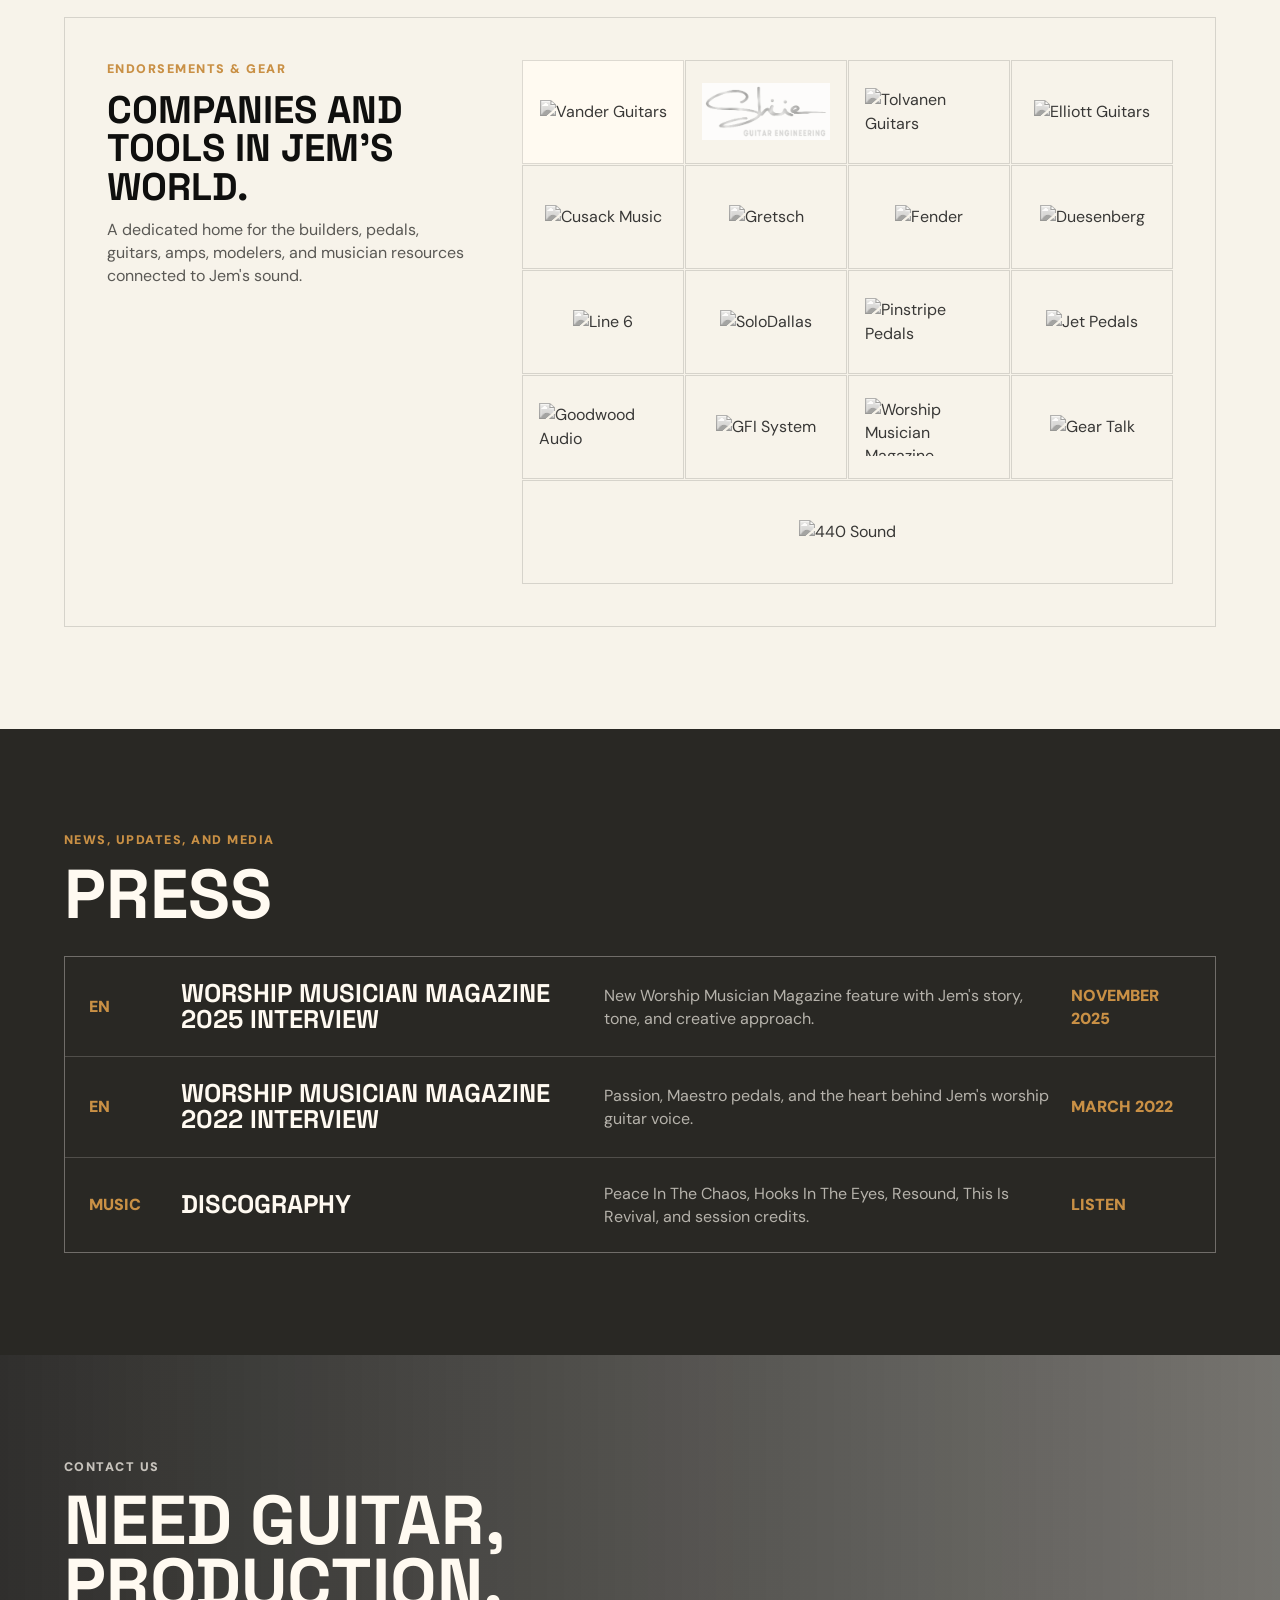
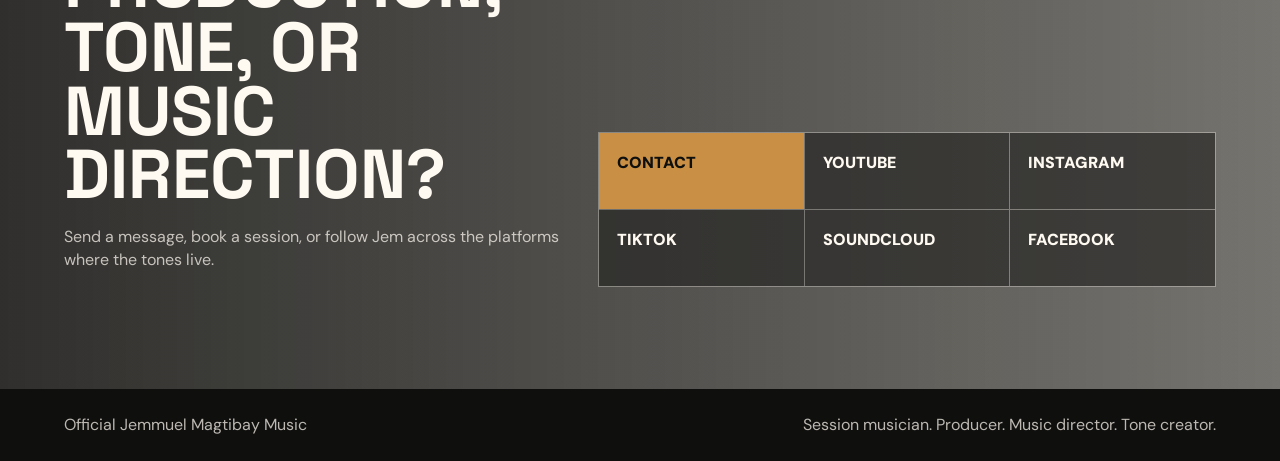
==== commit 2b892186: "Add 2025 Worship Musician interview" ====
--- a/index.html
+++ b/index.html
@@ -259,6 +259,12 @@
           <h2>Press</h2>
         </div>
         <div class="press-list">
+          <a href="https://viewer.joomag.com/worship-musician-magazine-november-2025/0599207001763248383/p44?short=">
+            <span>EN</span>
+            <strong>Worship Musician Magazine 2025 Interview</strong>
+            <p>New Worship Musician Magazine feature with Jem's story, tone, and creative approach.</p>
+            <time>November 2025</time>
+          </a>
           <a href="https://viewer.joomag.com/worship-musician-magazine-march-2022/0088035001647304155">
             <span>EN</span>
             <strong>Worship Musician Magazine 2022 Interview</strong>
--- a/styles.css
+++ b/styles.css
@@ -663,11 +663,24 @@
   border: 1px solid var(--line-dark);
 }
 
-.download-grid article {
+.download-grid article,
+.download-grid a {
   background: var(--paper);
+  color: inherit;
   display: grid;
   min-height: 260px;
   padding: 24px;
+  text-decoration: none;
+  transition:
+    background 180ms ease,
+    color 180ms ease;
+}
+
+.download-grid a:hover,
+.download-grid a:focus-visible {
+  background: var(--ink);
+  color: var(--paper);
+  outline: none;
 }
 
 .download-grid span,
@@ -687,9 +700,14 @@
   color: rgba(15, 15, 14, 0.68);
 }
 
+.download-grid a:hover p,
+.download-grid a:focus-visible p {
+  color: rgba(255, 250, 241, 0.72);
+}
+
 .download-grid strong {
   align-self: end;
-  color: rgba(15, 15, 14, 0.44);
+  color: var(--gold);
 }
 
 .gear-section {
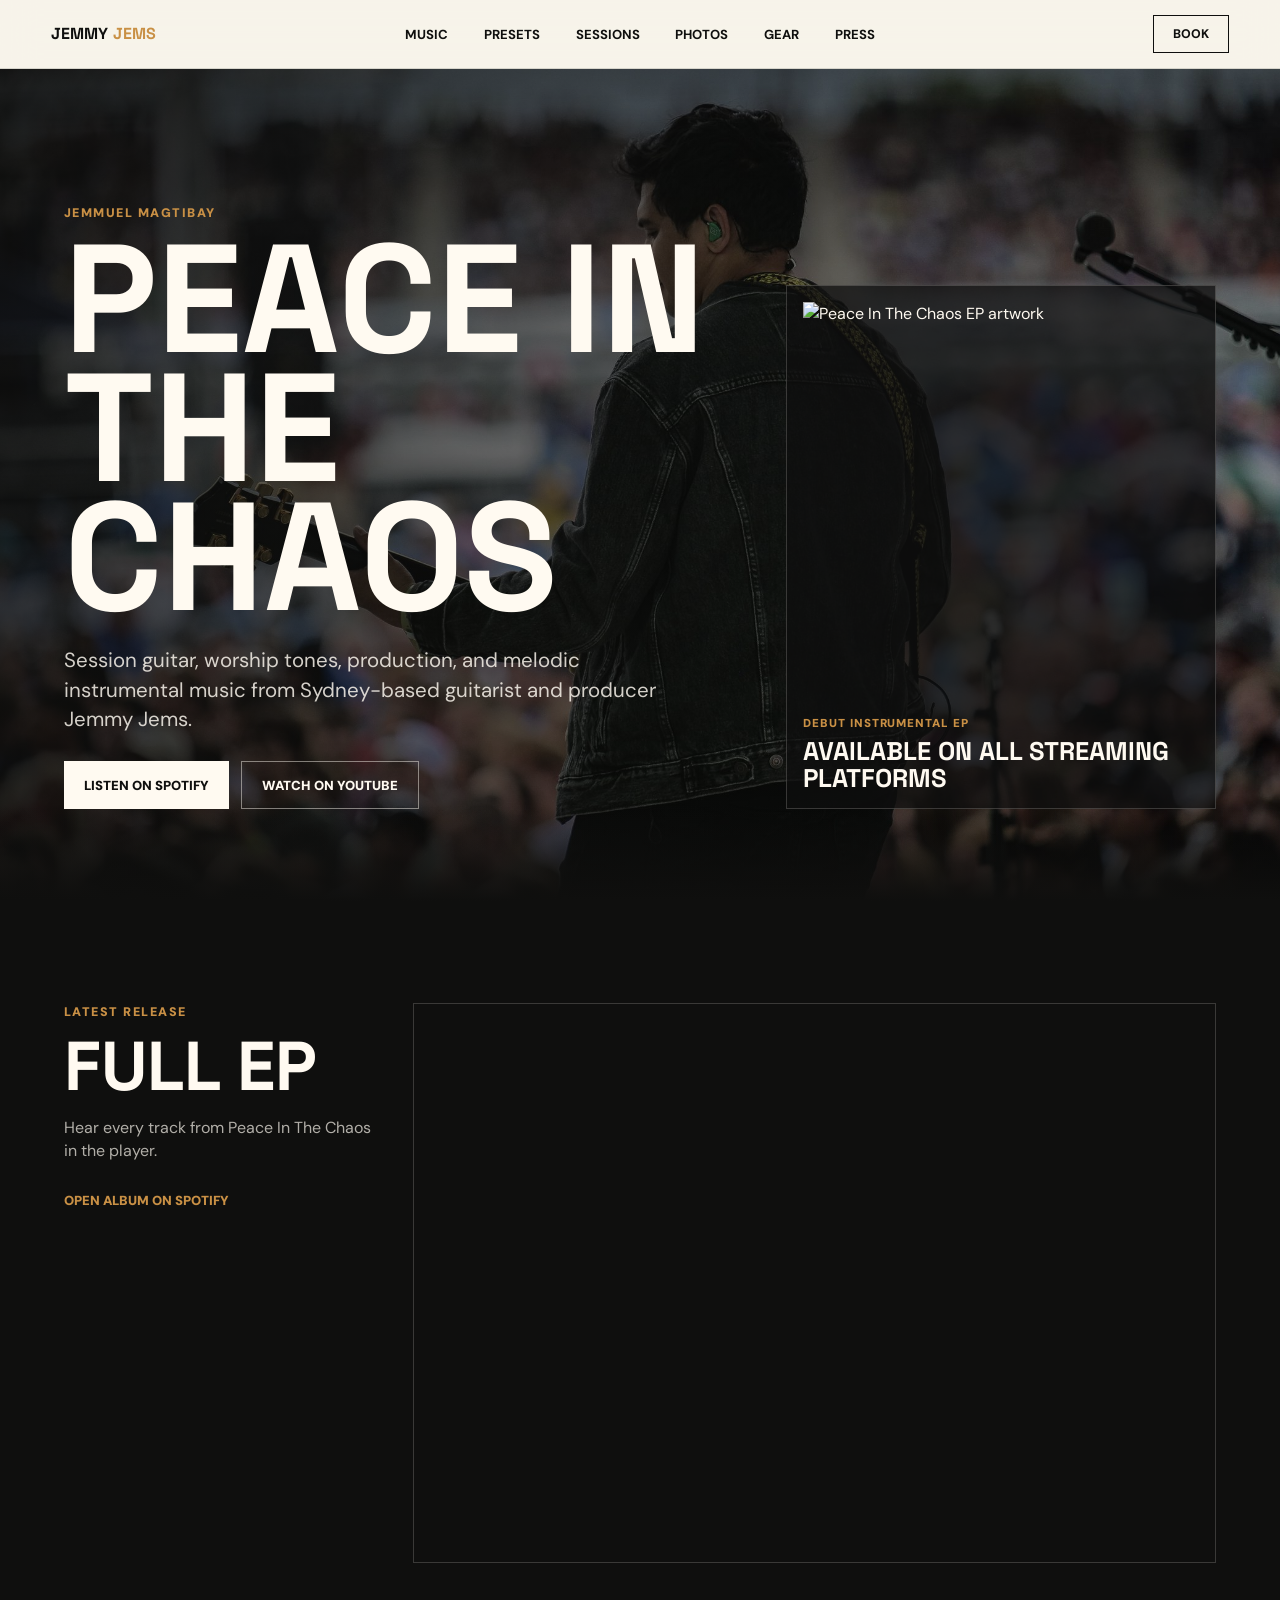
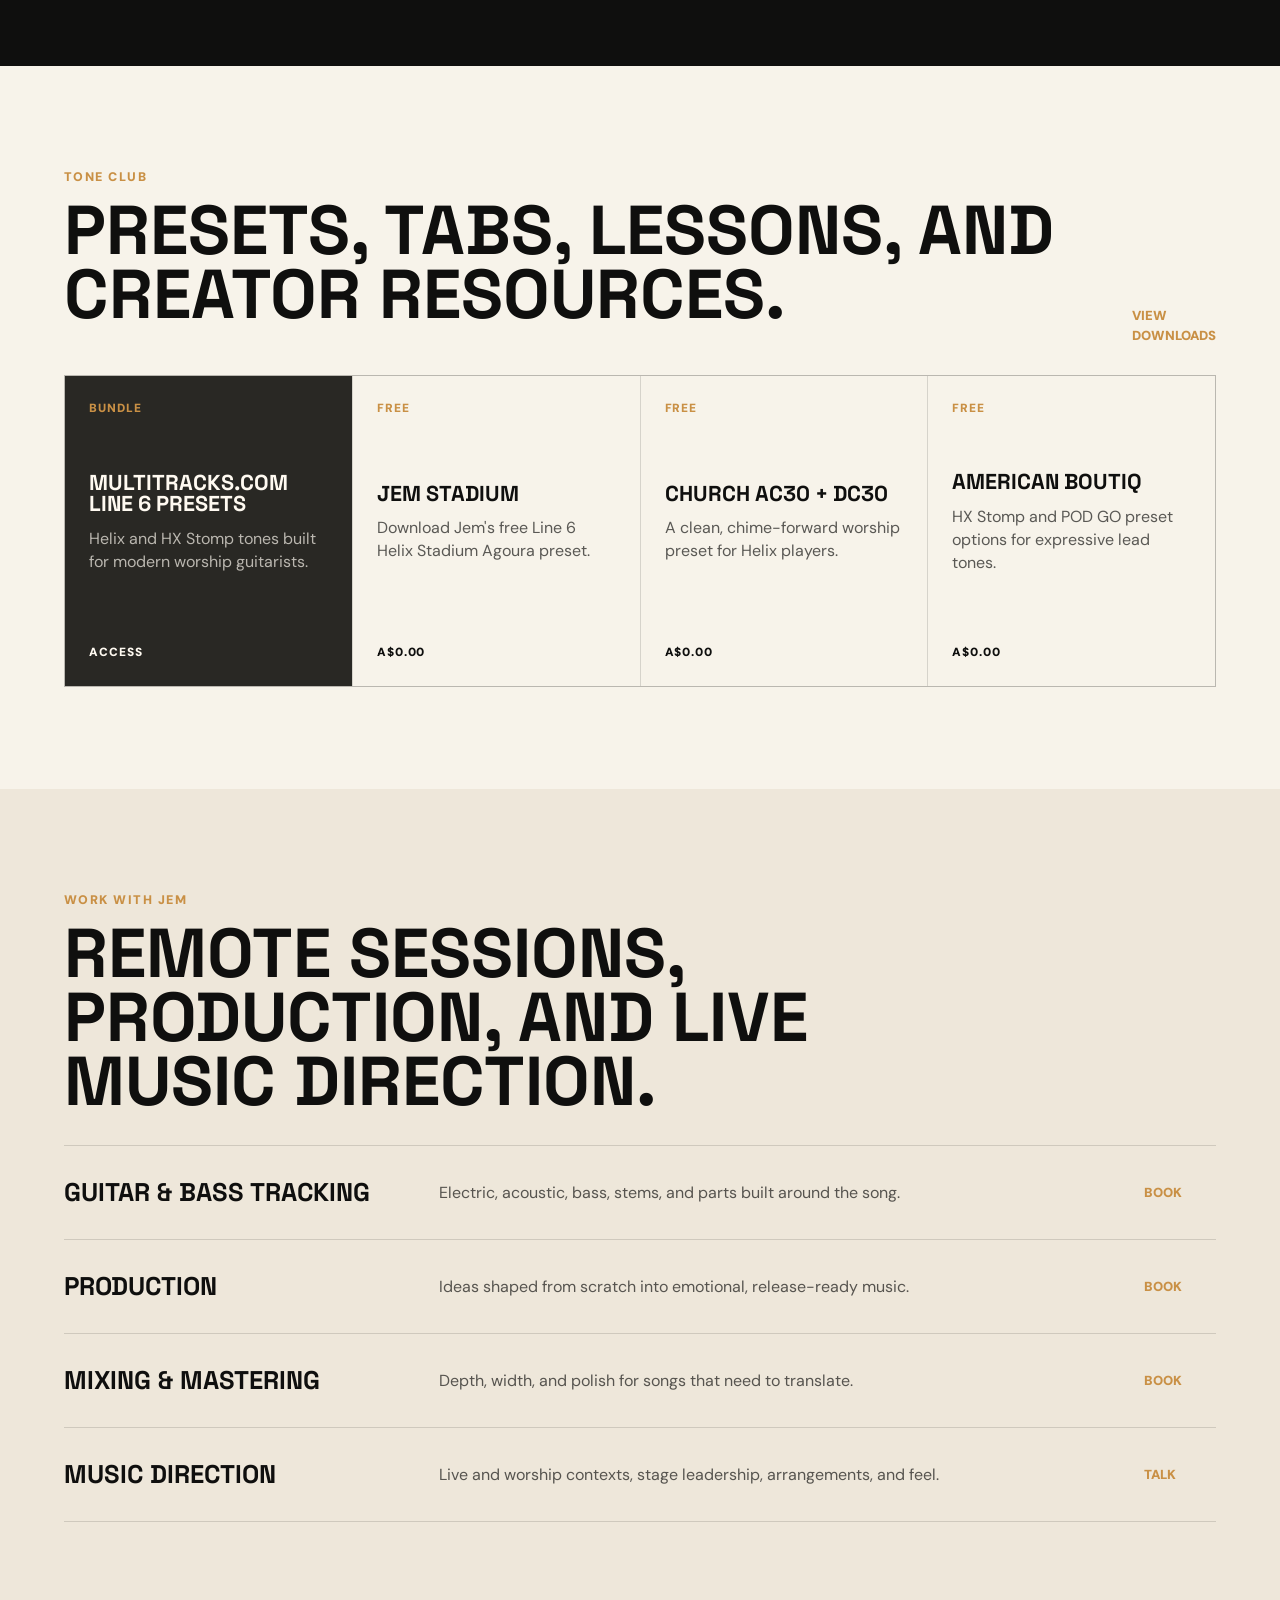
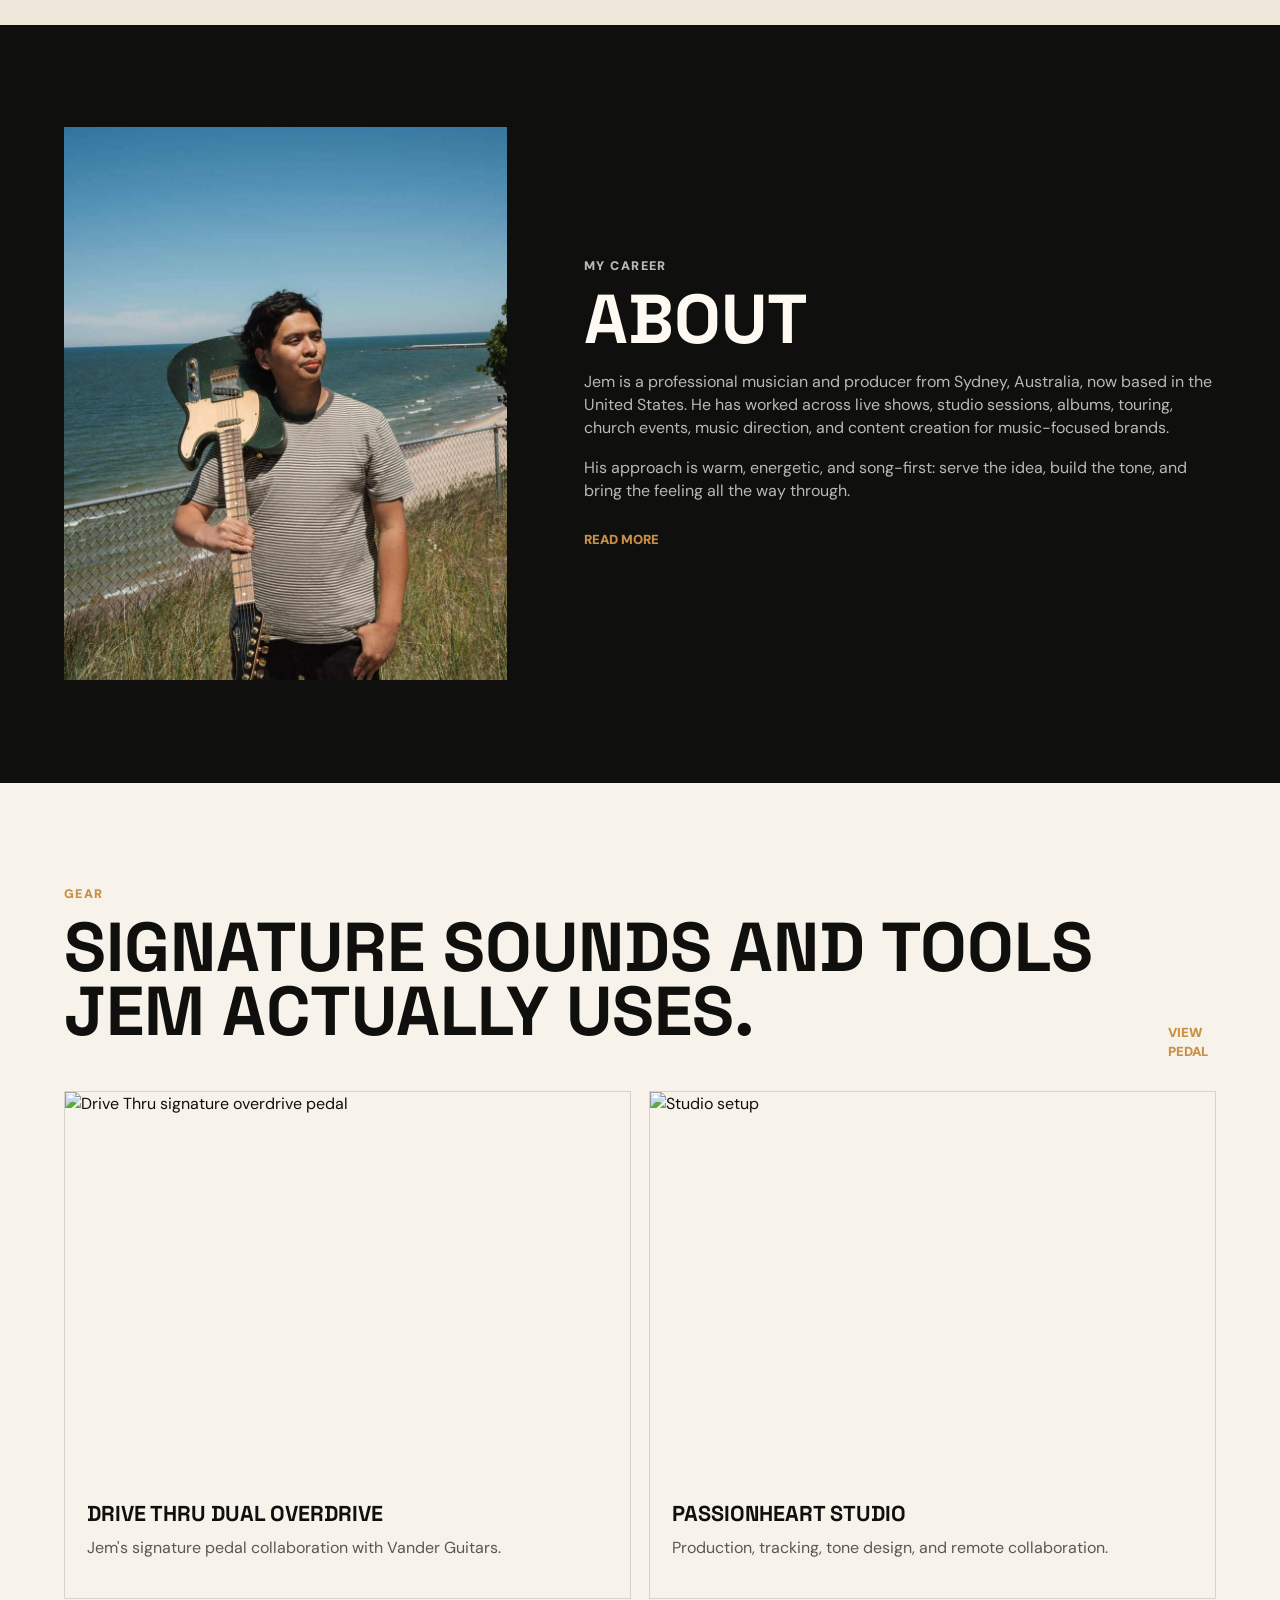
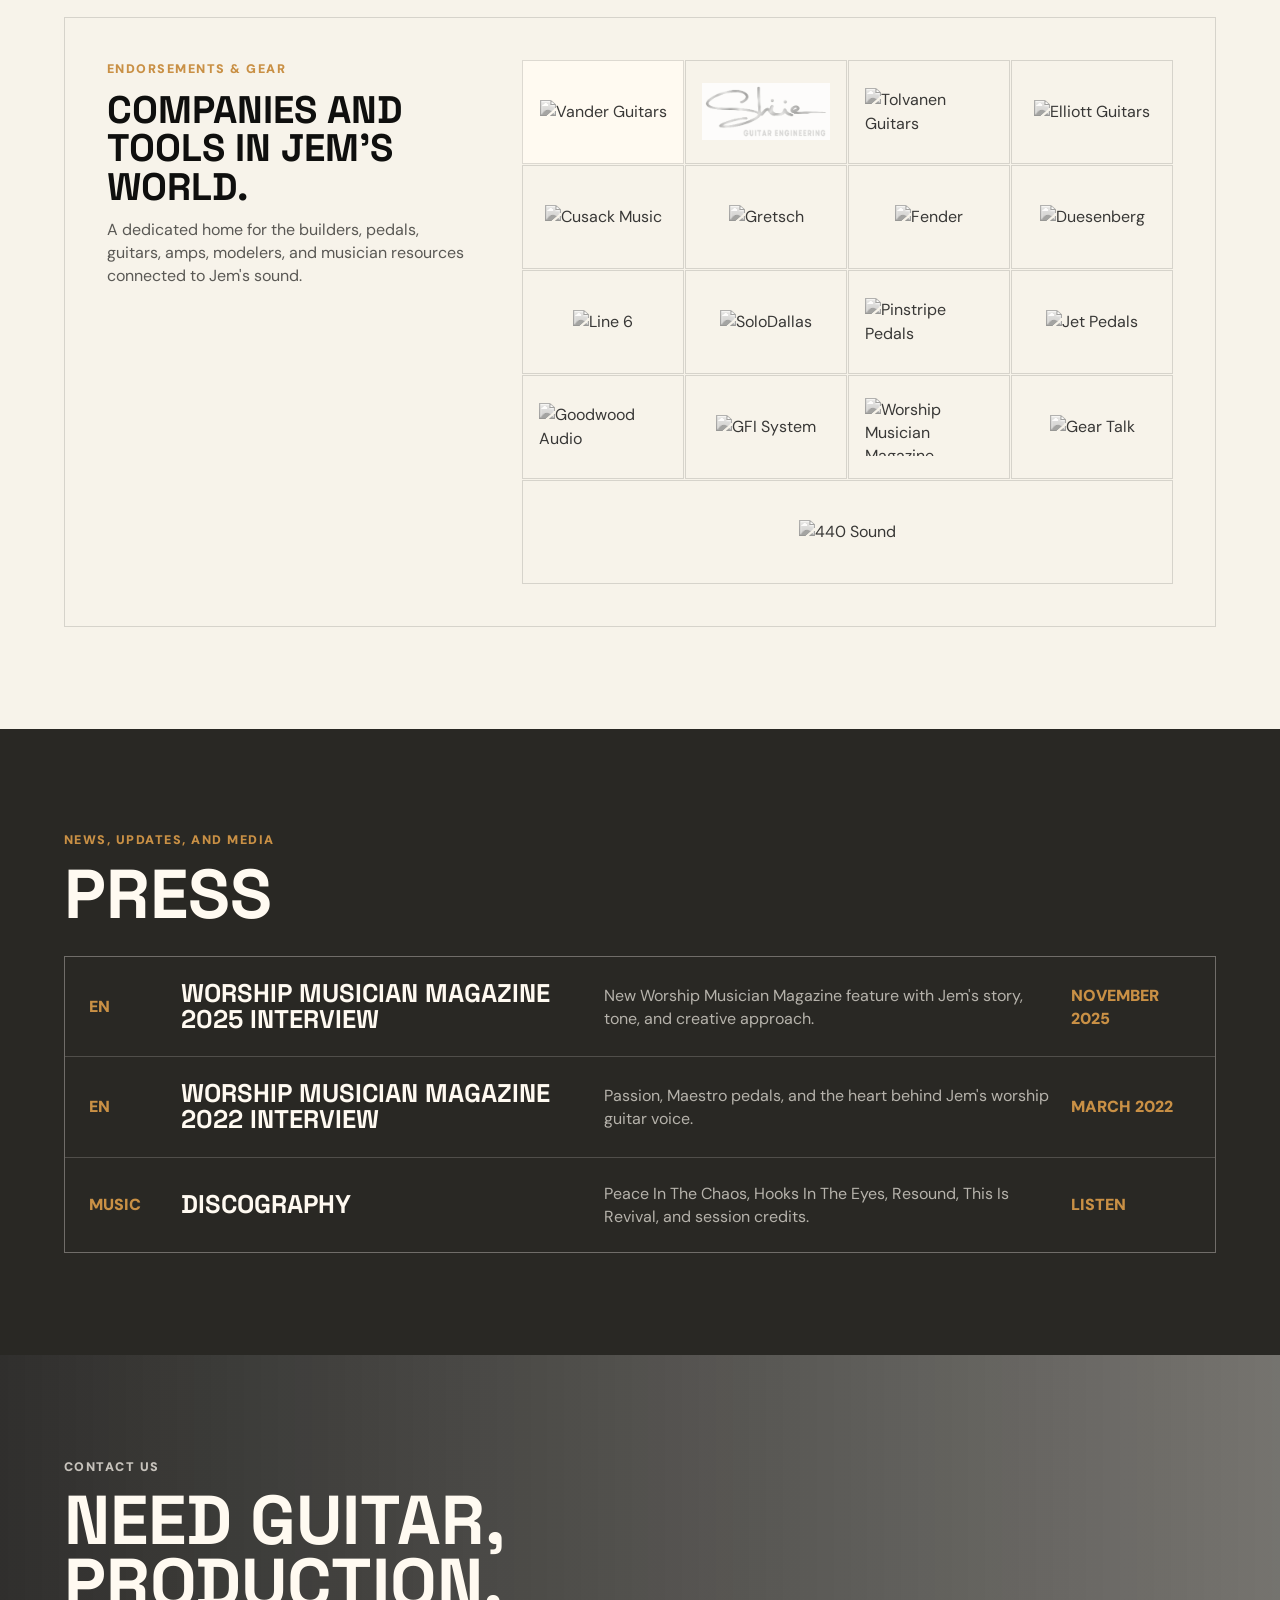
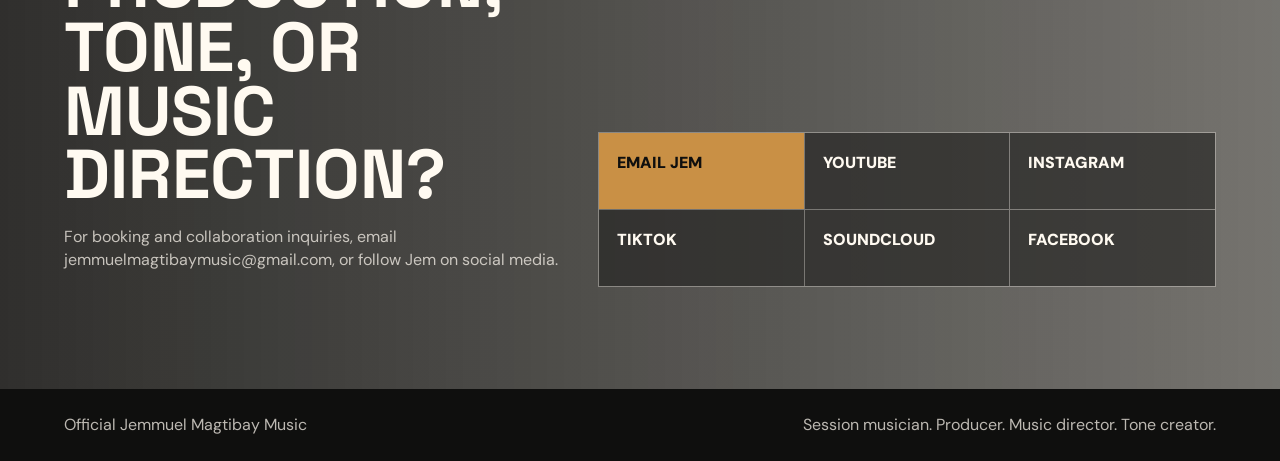
==== commit 6349162e: "Remove legacy Squarespace navigation links from index.html" ====
--- a/index.html
+++ b/index.html
@@ -32,7 +32,7 @@
         <a href="./index.html#gear">Gear</a>
         <a href="./index.html#press">Press</a>
       </nav>
-      <a class="login-link" href="https://www.jemmuelmagtibaymusic.com/contact-me">Book</a>
+      <a class="login-link" href="./index.html#contact">Book</a>
     </header>
 
     <main id="home">
@@ -119,22 +119,22 @@
           <h2>Remote sessions, production, and live music direction.</h2>
         </div>
         <div class="session-list">
-          <a href="https://www.jemmuelmagtibaymusic.com/production-mixing-recording-1">
+          <a href="./index.html#contact">
             <span>Guitar &amp; bass tracking</span>
             <p>Electric, acoustic, bass, stems, and parts built around the song.</p>
             <strong>Book</strong>
           </a>
-          <a href="https://www.jemmuelmagtibaymusic.com/production-mixing-recording-1">
+          <a href="./index.html#contact">
             <span>Production</span>
             <p>Ideas shaped from scratch into emotional, release-ready music.</p>
             <strong>Book</strong>
           </a>
-          <a href="https://www.jemmuelmagtibaymusic.com/production-mixing-recording-1">
+          <a href="./index.html#contact">
             <span>Mixing &amp; mastering</span>
             <p>Depth, width, and polish for songs that need to translate.</p>
             <strong>Book</strong>
           </a>
-          <a href="https://www.jemmuelmagtibaymusic.com/contact-me">
+          <a href="./index.html#contact">
             <span>Music direction</span>
             <p>Live and worship contexts, stage leadership, arrangements, and feel.</p>
             <strong>Talk</strong>
@@ -159,7 +159,7 @@
           <p>
             His approach is warm, energetic, and song-first: serve the idea, build the tone, and bring the feeling all the way through.
           </p>
-          <a class="text-link" href="https://www.jemmuelmagtibaymusic.com/what-we-do">Read more</a>
+          <a class="text-link" href="./index.html#contact">Read more</a>
         </div>
       </section>
 
@@ -271,7 +271,7 @@
             <p>Passion, Maestro pedals, and the heart behind Jem's worship guitar voice.</p>
             <time>March 2022</time>
           </a>
-          <a href="https://www.jemmuelmagtibaymusic.com/discography">
+          <a href="./index.html#press">
             <span>Music</span>
             <strong>Discography</strong>
             <p>Peace In The Chaos, Hooks In The Eyes, Resound, This Is Revival, and session credits.</p>
@@ -284,10 +284,10 @@
         <div>
           <p class="eyebrow">Contact us</p>
           <h2>Need guitar, production, tone, or music direction?</h2>
-          <p>Send a message, book a session, or follow Jem across the platforms where the tones live.</p>
+          <p>For booking and collaboration inquiries, email <a href="mailto:jemmuelmagtibaymusic@gmail.com">jemmuelmagtibaymusic@gmail.com</a>, or follow Jem on social media.</p>
         </div>
         <div class="social-grid">
-          <a href="https://www.jemmuelmagtibaymusic.com/contact-me">Contact</a>
+          <a href="mailto:jemmuelmagtibaymusic@gmail.com">Email Jem</a>
           <a href="https://www.youtube.com/c/JemmyJems">YouTube</a>
           <a href="https://www.instagram.com/jemmyjems_/">Instagram</a>
           <a href="https://tiktok.com/@jemmyjems_">TikTok</a>
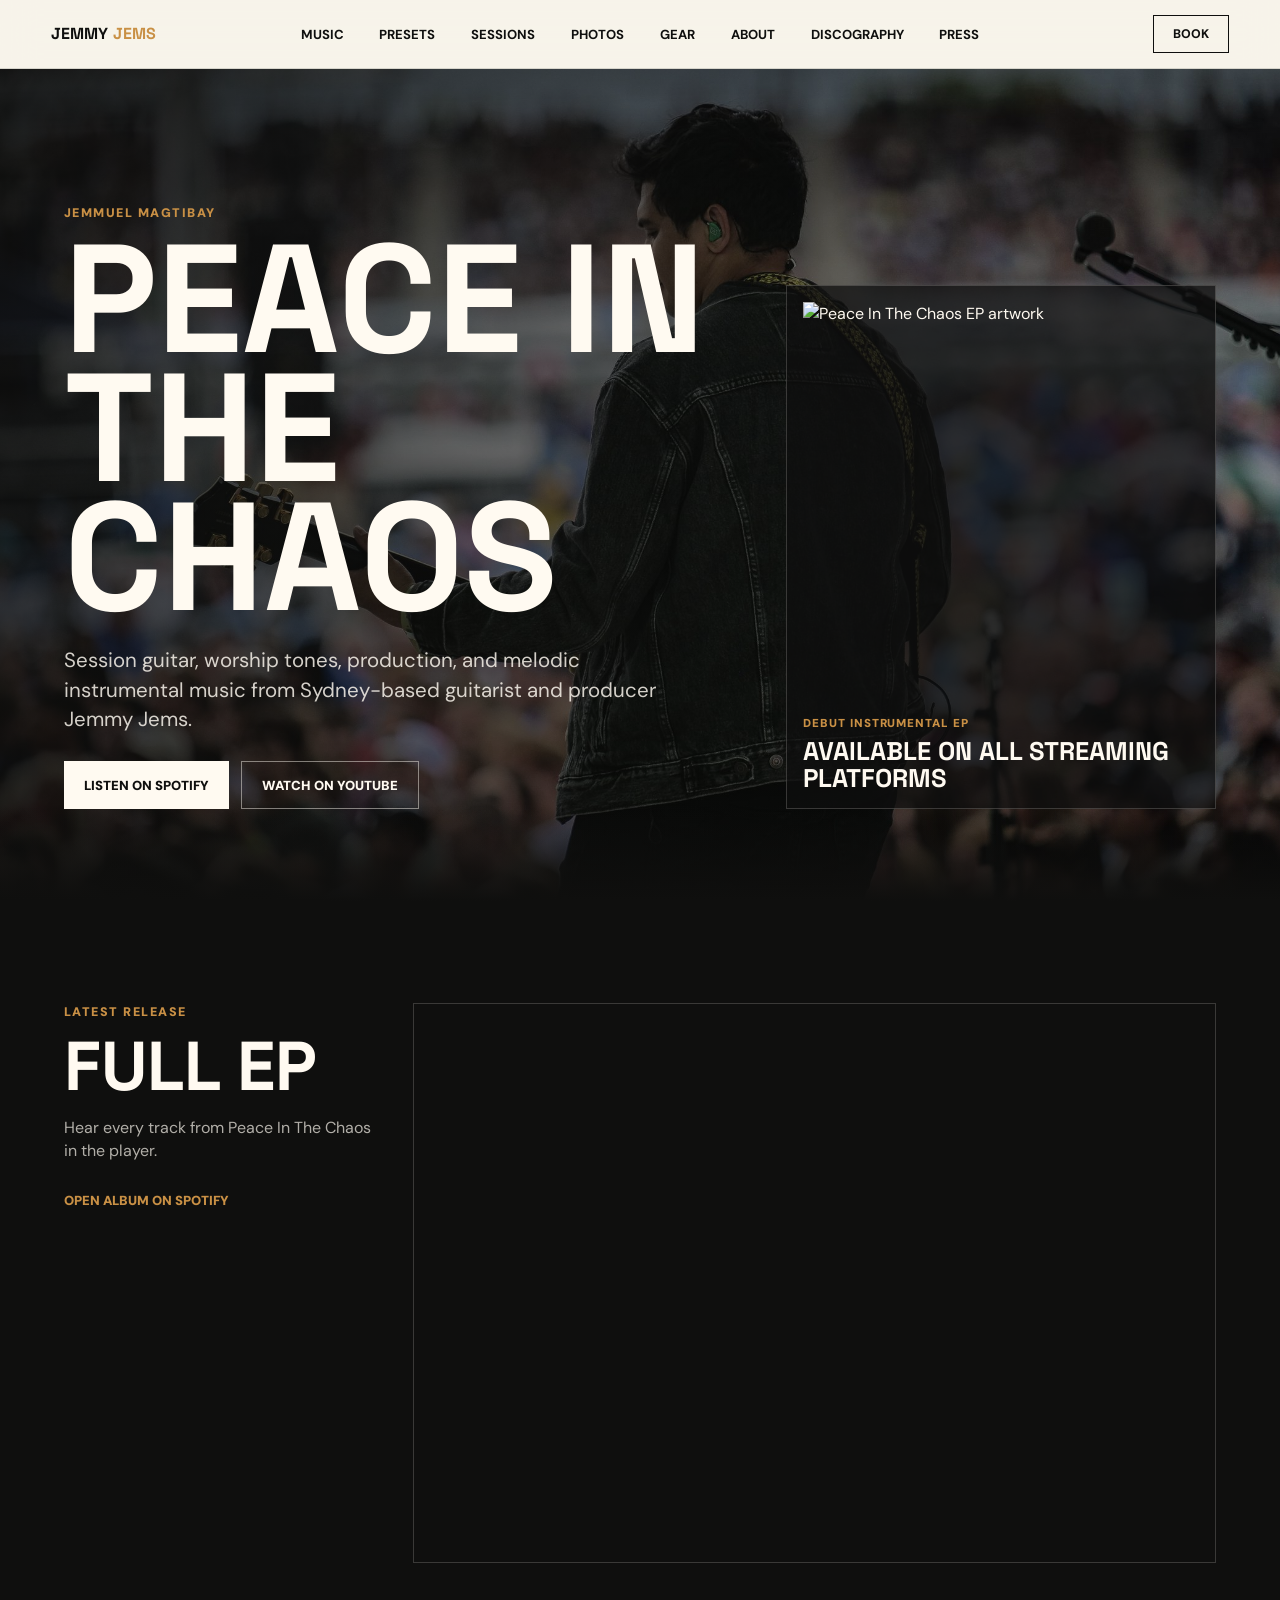
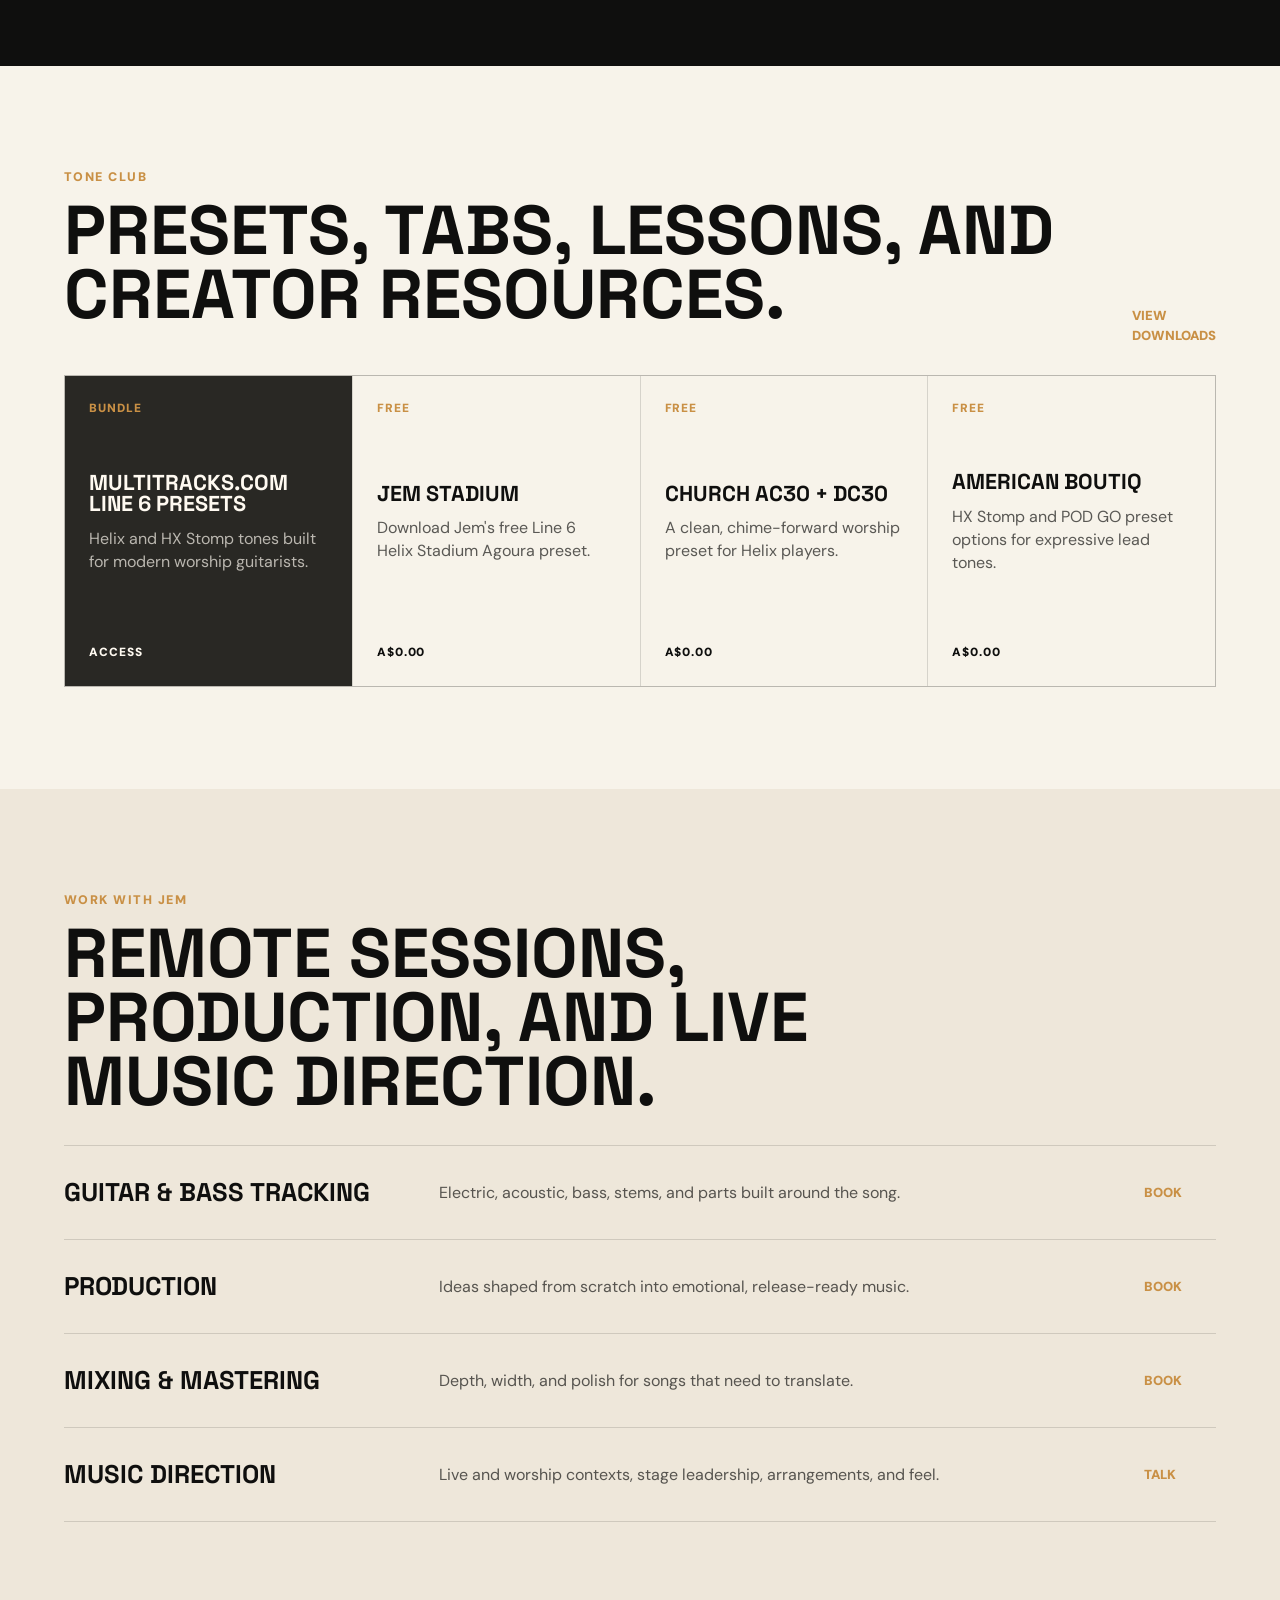
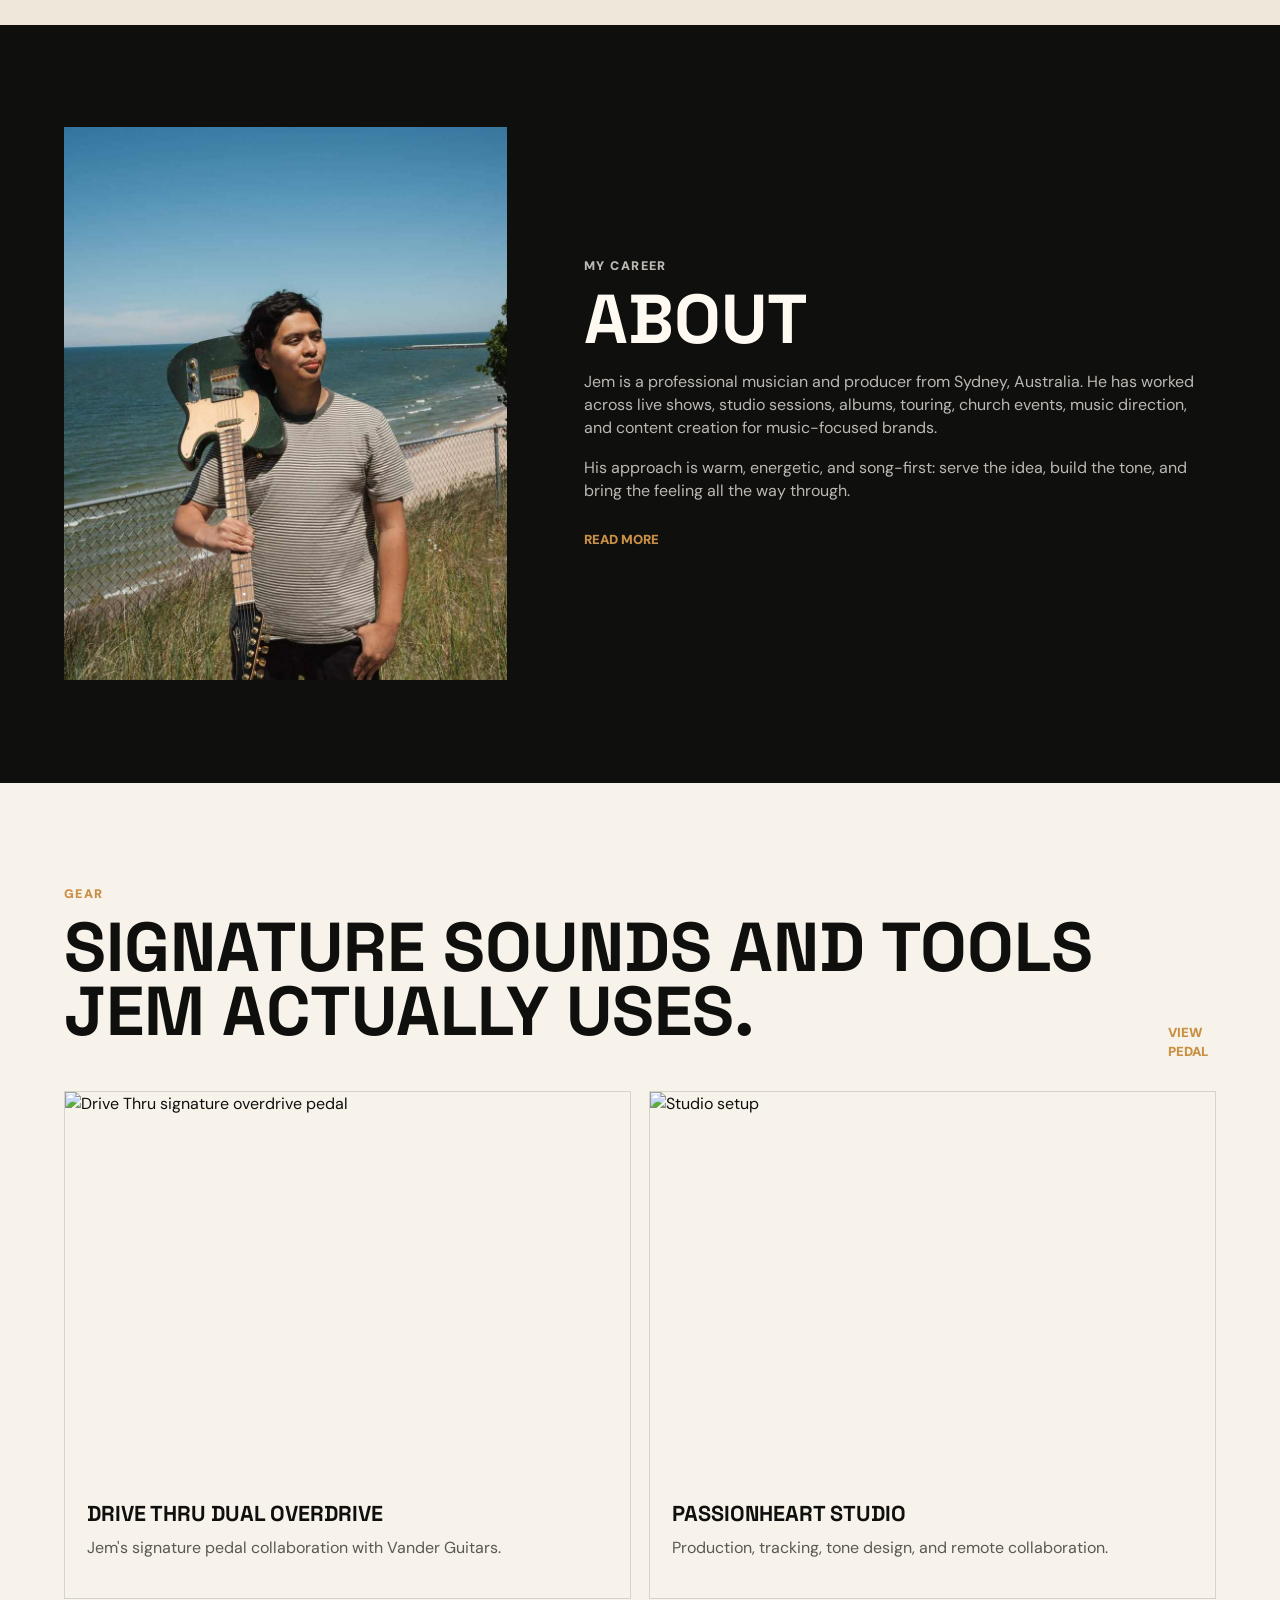
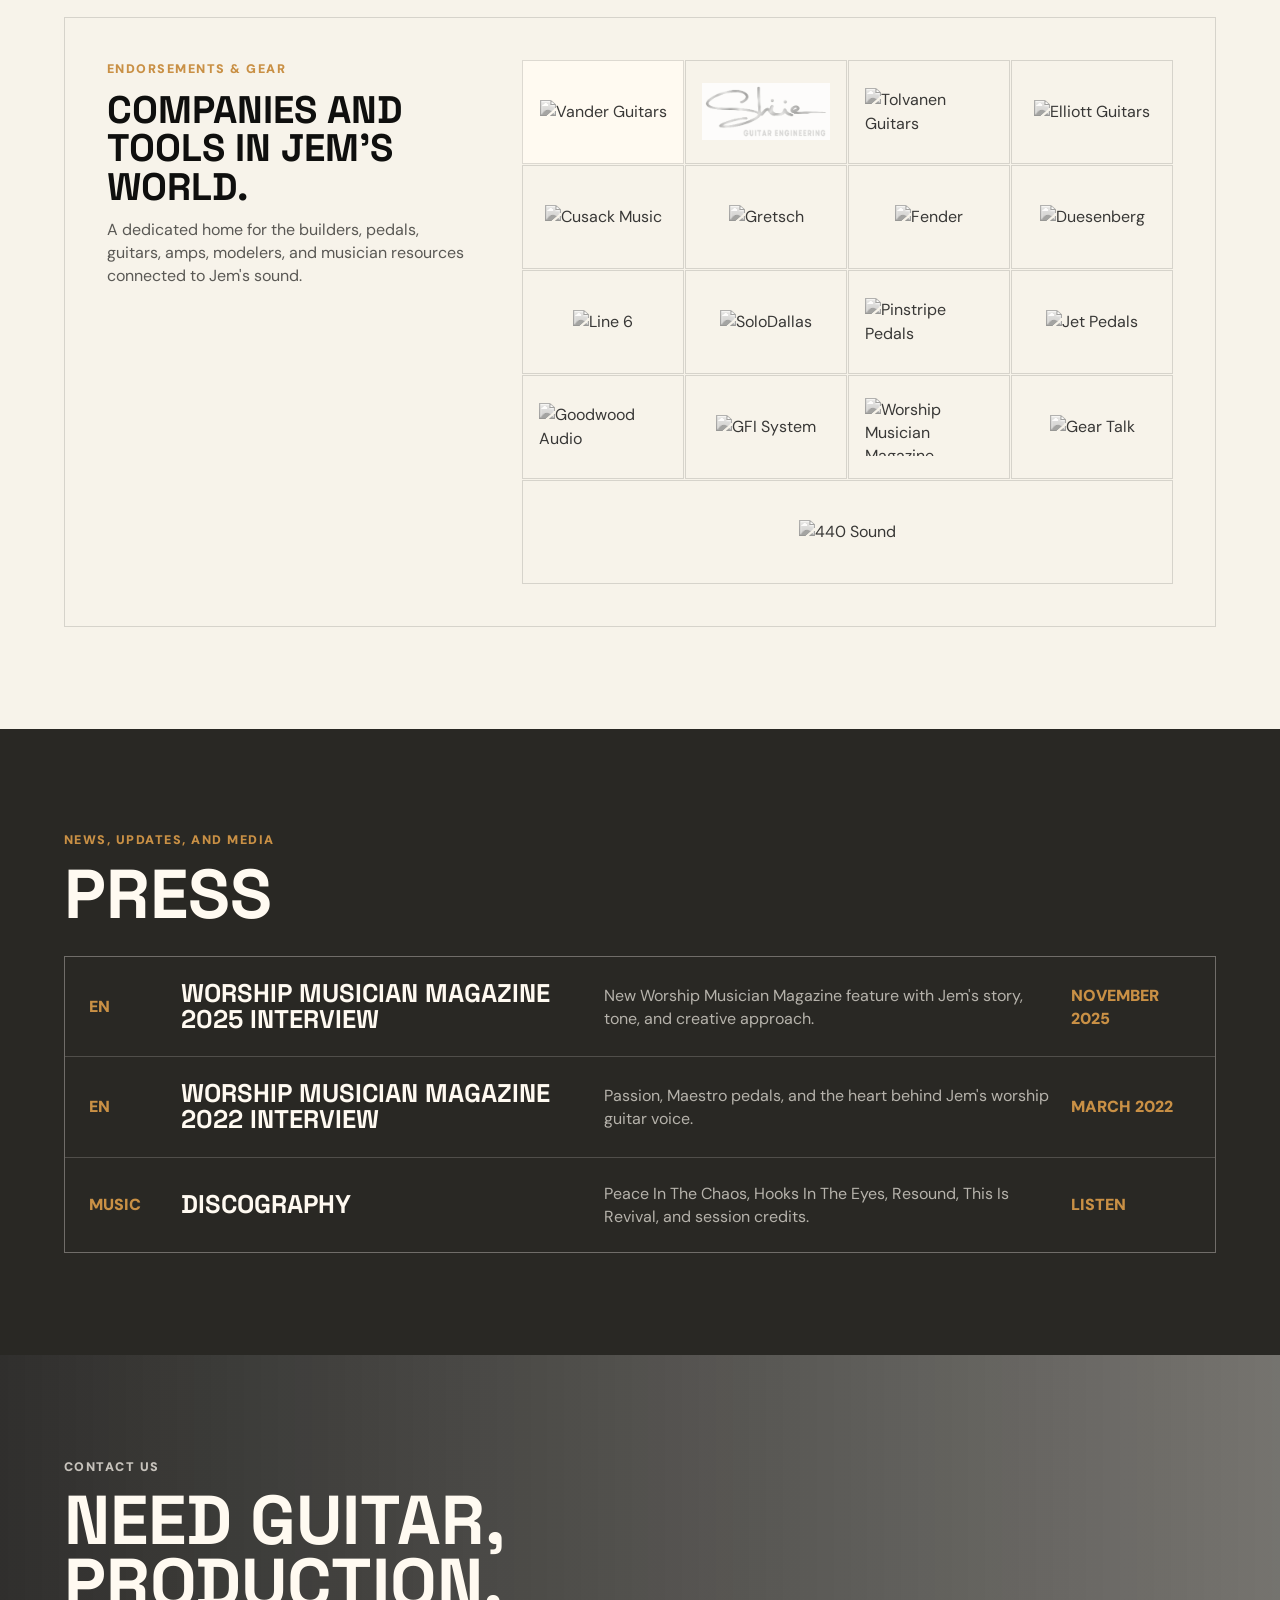
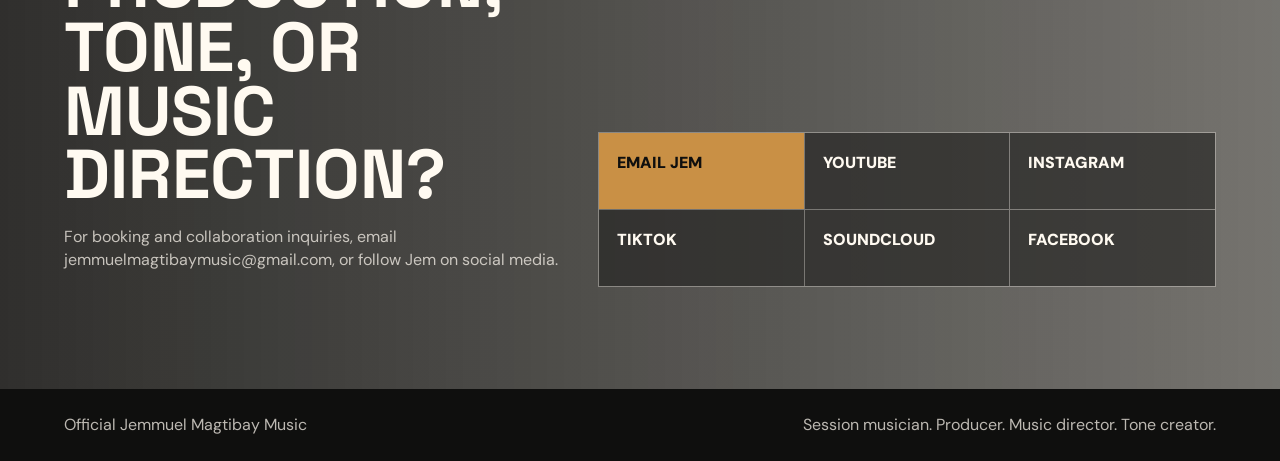
==== commit 212c215f: "Connect new Services, About, Discography pages and refresh signature pedal information" ====
--- a/index.html
+++ b/index.html
@@ -27,9 +27,11 @@
       <nav class="nav-links" aria-label="Primary navigation">
         <a href="./index.html#music">Music</a>
         <a href="./presets.html">Presets</a>
-        <a href="./index.html#sessions">Sessions</a>
+        <a href="./services.html">Sessions</a>
         <a href="./photos.html">Photos</a>
         <a href="./index.html#gear">Gear</a>
+        <a href="./about.html">About</a>
+        <a href="./discography.html">Discography</a>
         <a href="./index.html#press">Press</a>
       </nav>
       <a class="login-link" href="./index.html#contact">Book</a>
@@ -119,22 +121,22 @@
           <h2>Remote sessions, production, and live music direction.</h2>
         </div>
         <div class="session-list">
-          <a href="./index.html#contact">
+          <a href="./services.html#tracking">
             <span>Guitar &amp; bass tracking</span>
             <p>Electric, acoustic, bass, stems, and parts built around the song.</p>
             <strong>Book</strong>
           </a>
-          <a href="./index.html#contact">
+          <a href="./services.html#production">
             <span>Production</span>
             <p>Ideas shaped from scratch into emotional, release-ready music.</p>
             <strong>Book</strong>
           </a>
-          <a href="./index.html#contact">
+          <a href="./services.html#mixing">
             <span>Mixing &amp; mastering</span>
             <p>Depth, width, and polish for songs that need to translate.</p>
             <strong>Book</strong>
           </a>
-          <a href="./index.html#contact">
+          <a href="./services.html#direction">
             <span>Music direction</span>
             <p>Live and worship contexts, stage leadership, arrangements, and feel.</p>
             <strong>Talk</strong>
@@ -153,13 +155,13 @@
           <p class="eyebrow">My career</p>
           <h2>About</h2>
           <p>
-            Jem is a professional musician and producer from Sydney, Australia, now based in the United States. He has worked across live shows,
+            Jem is a professional musician and producer from Sydney, Australia. He has worked across live shows,
             studio sessions, albums, touring, church events, music direction, and content creation for music-focused brands.
           </p>
           <p>
             His approach is warm, energetic, and song-first: serve the idea, build the tone, and bring the feeling all the way through.
           </p>
-          <a class="text-link" href="./index.html#contact">Read more</a>
+          <a class="text-link" href="./about.html">Read more</a>
         </div>
       </section>
 
@@ -271,7 +273,7 @@
             <p>Passion, Maestro pedals, and the heart behind Jem's worship guitar voice.</p>
             <time>March 2022</time>
           </a>
-          <a href="./index.html#press">
+          <a href="./discography.html">
             <span>Music</span>
             <strong>Discography</strong>
             <p>Peace In The Chaos, Hooks In The Eyes, Resound, This Is Revival, and session credits.</p>
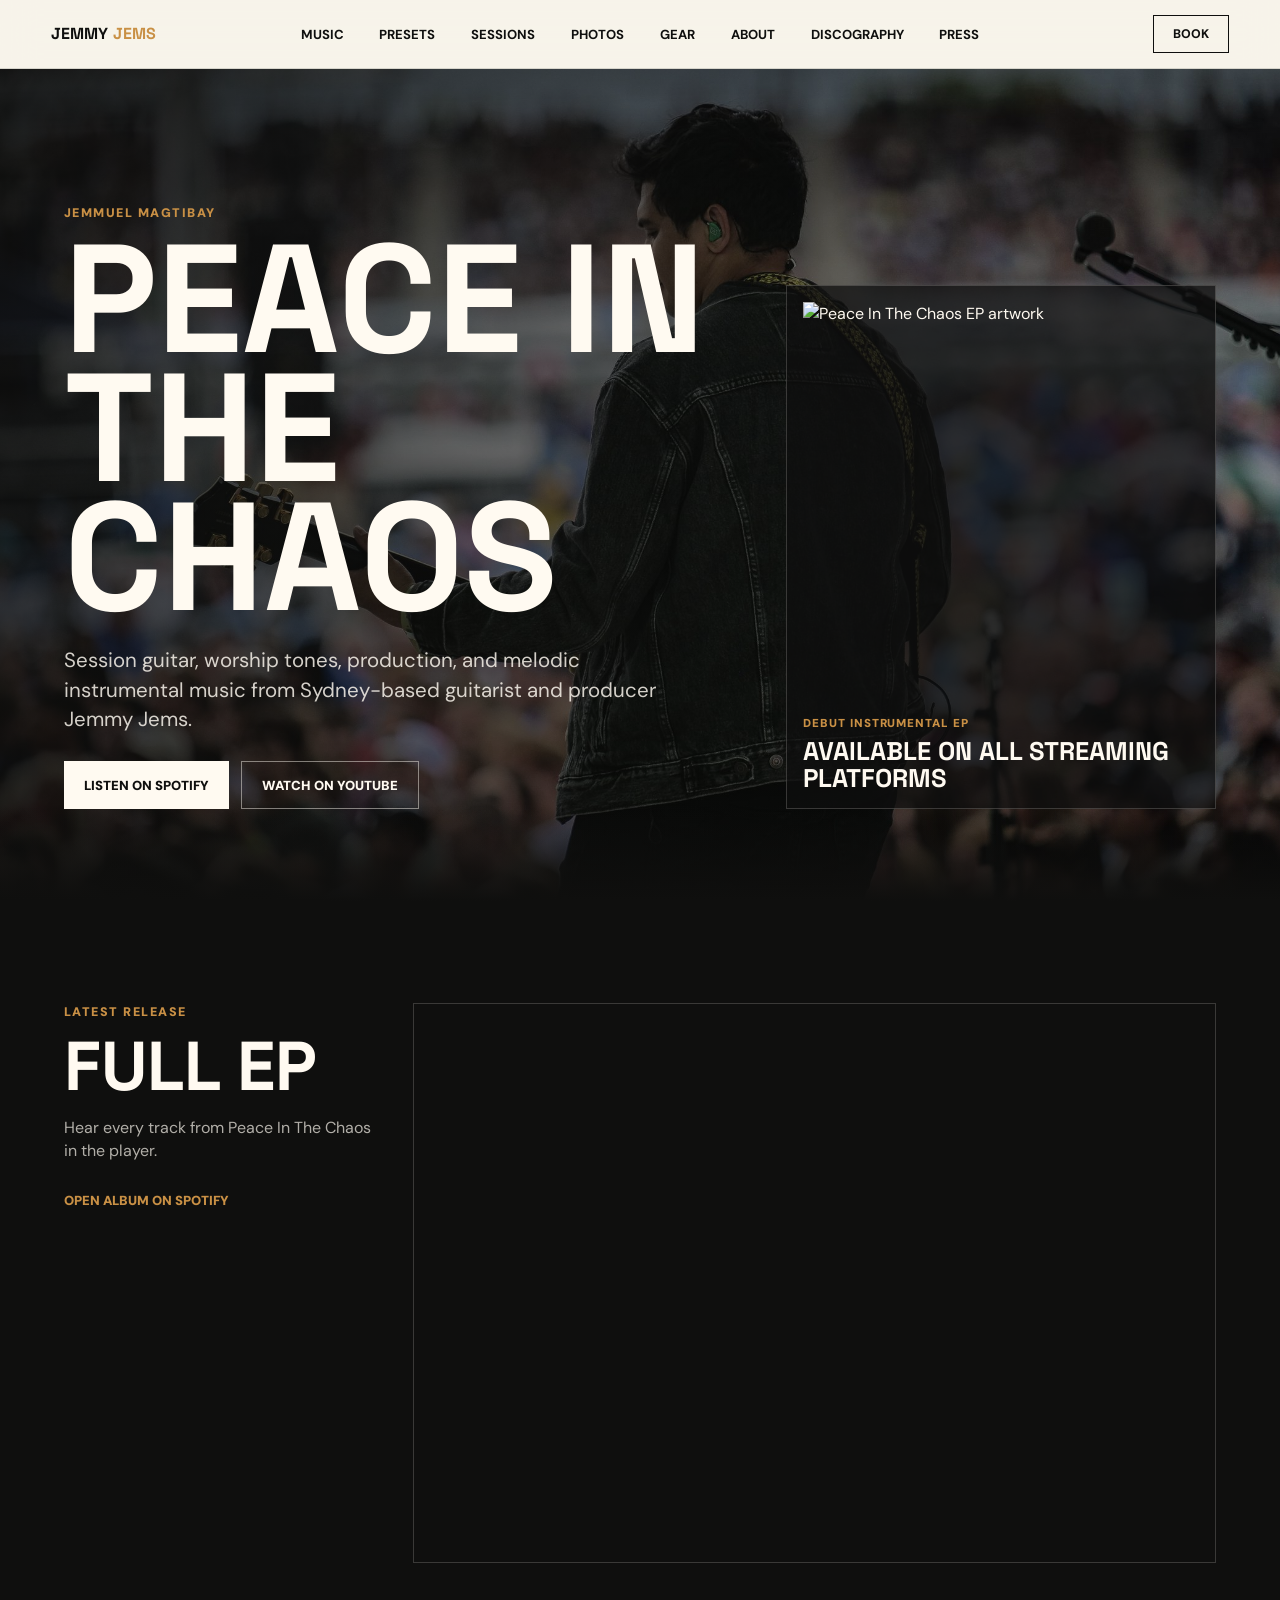
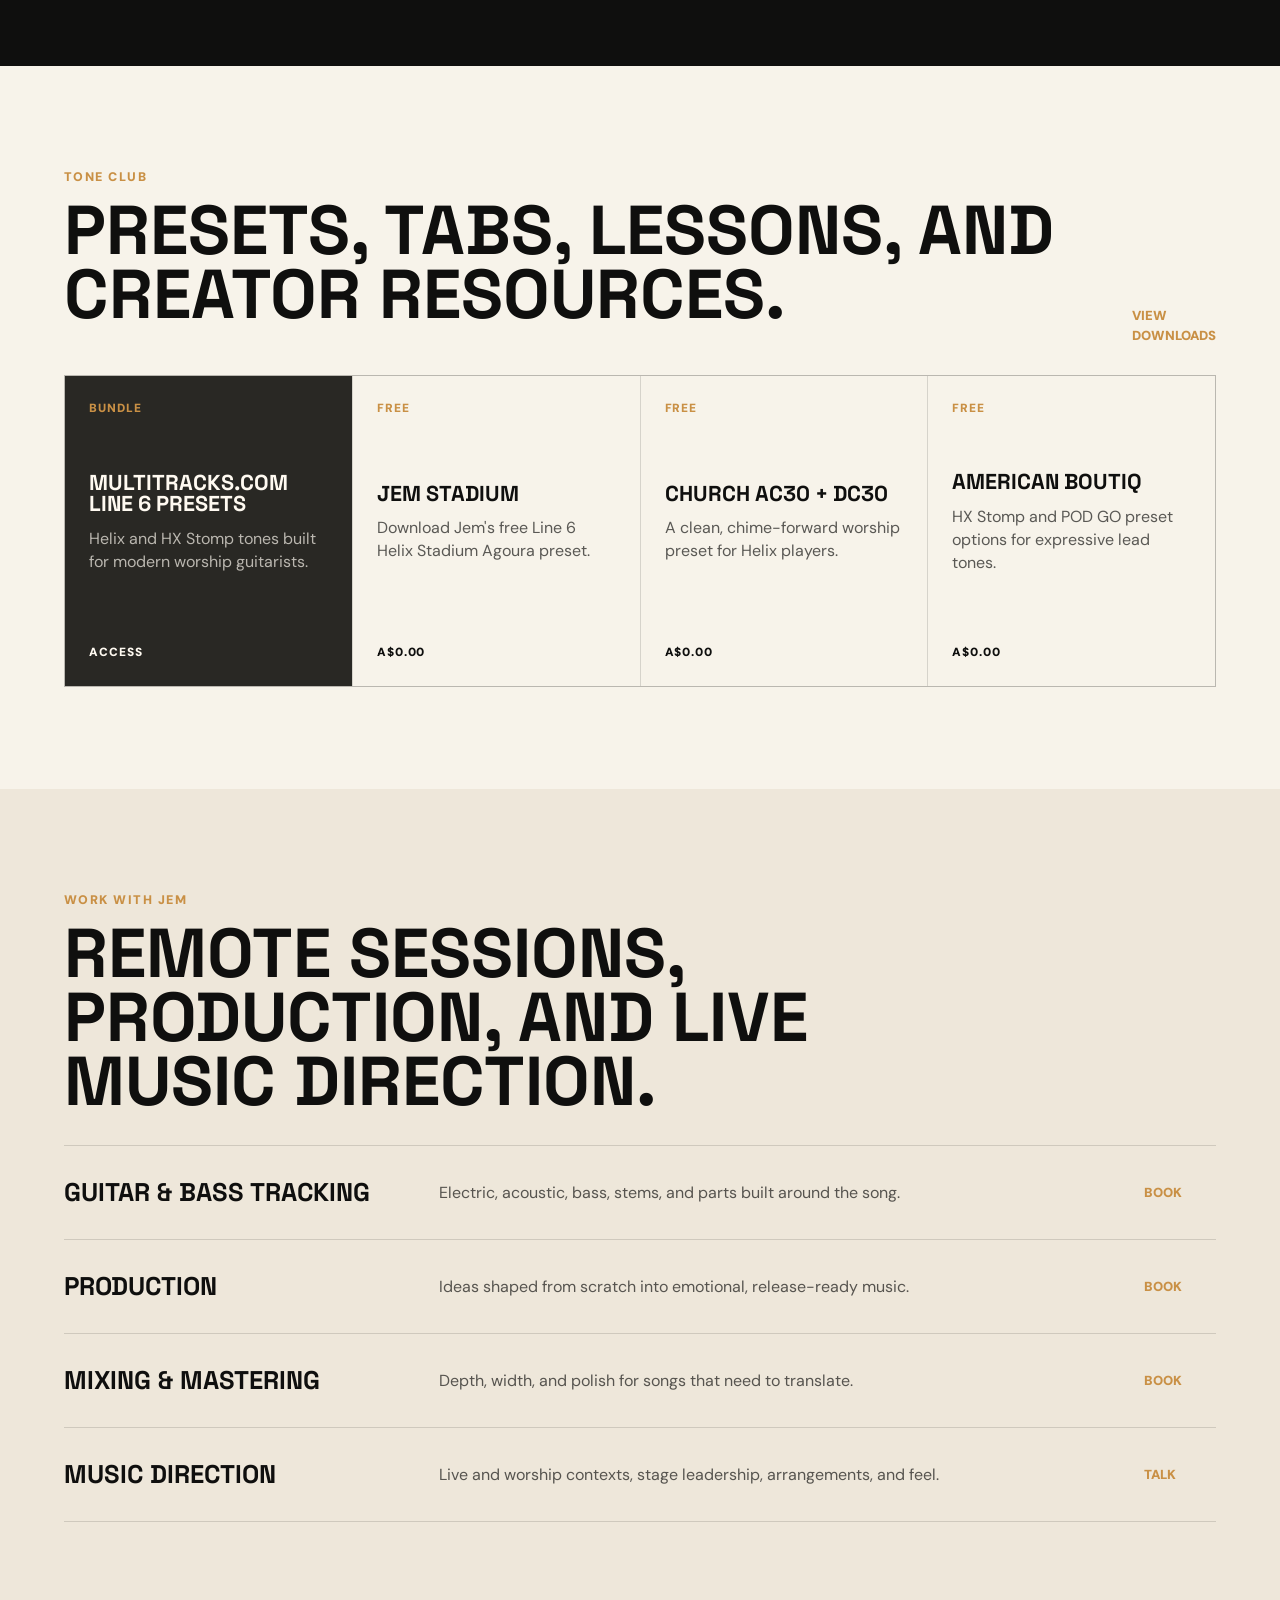
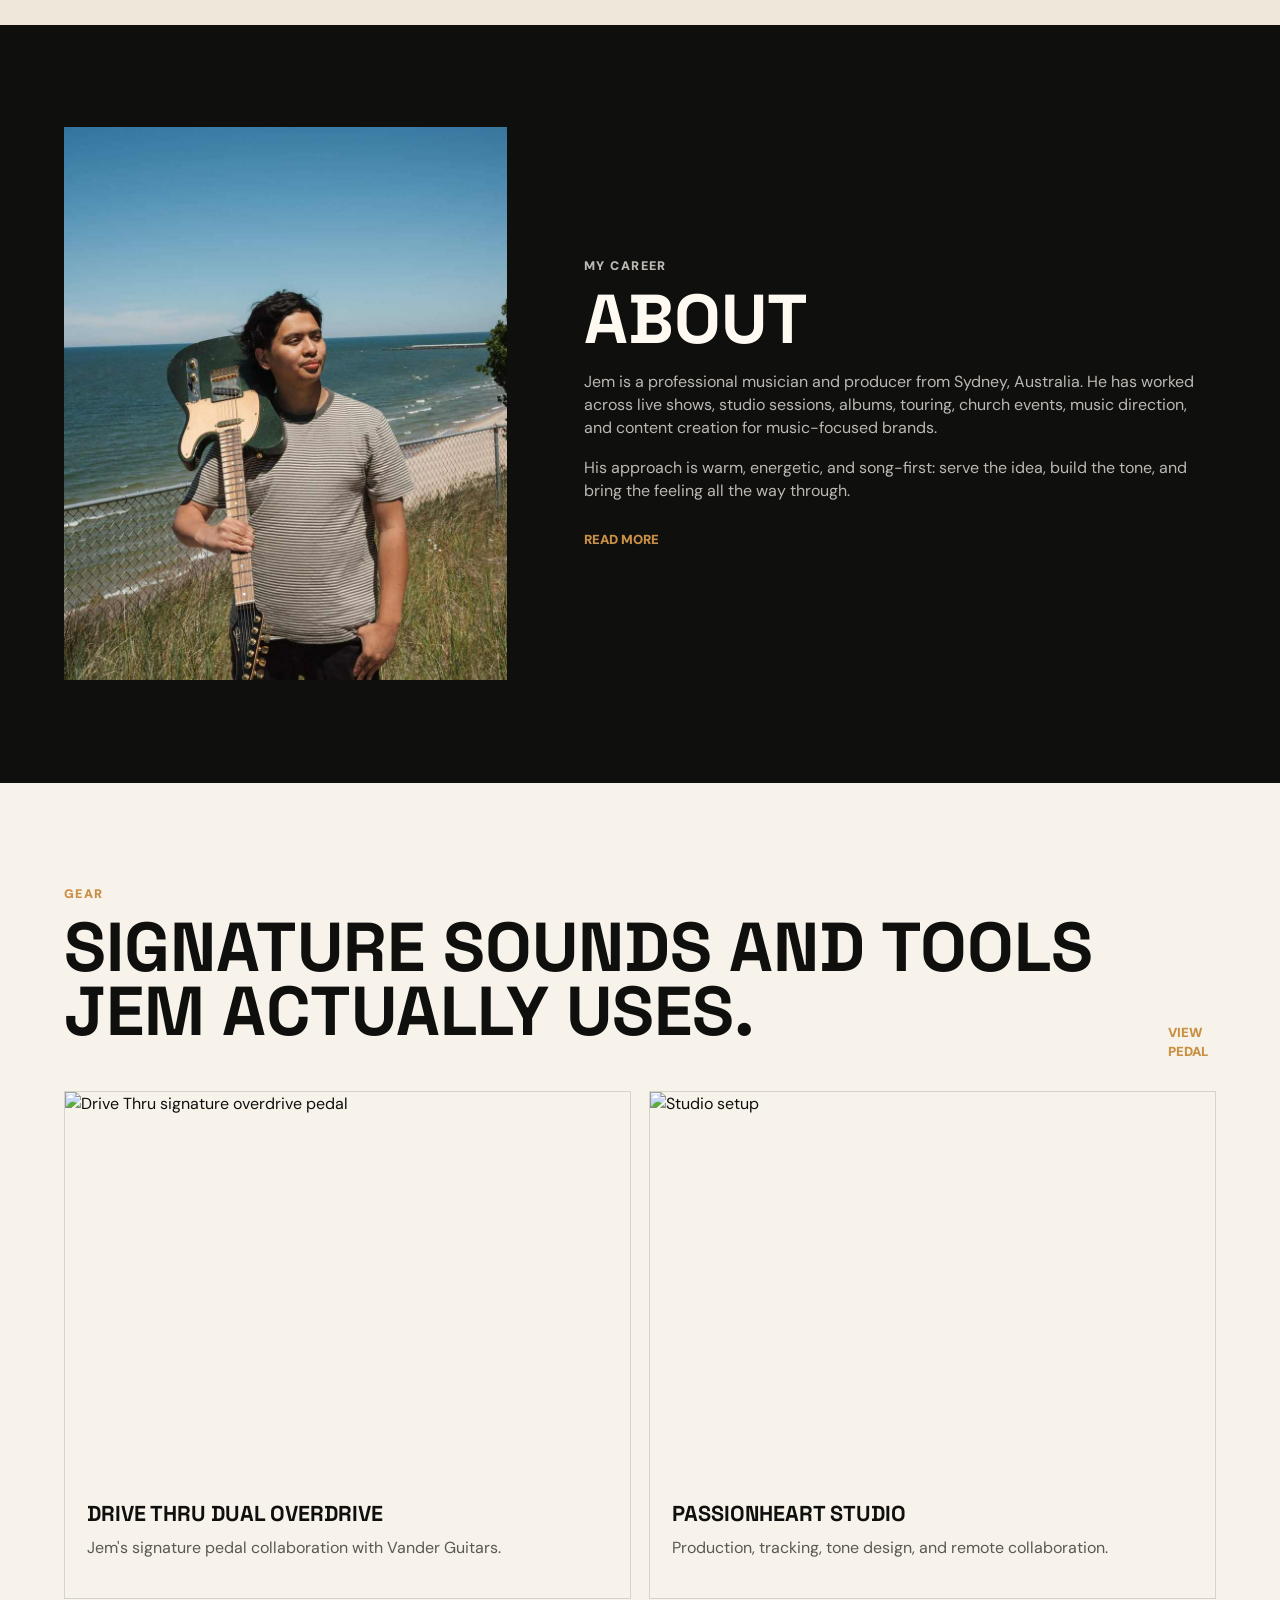
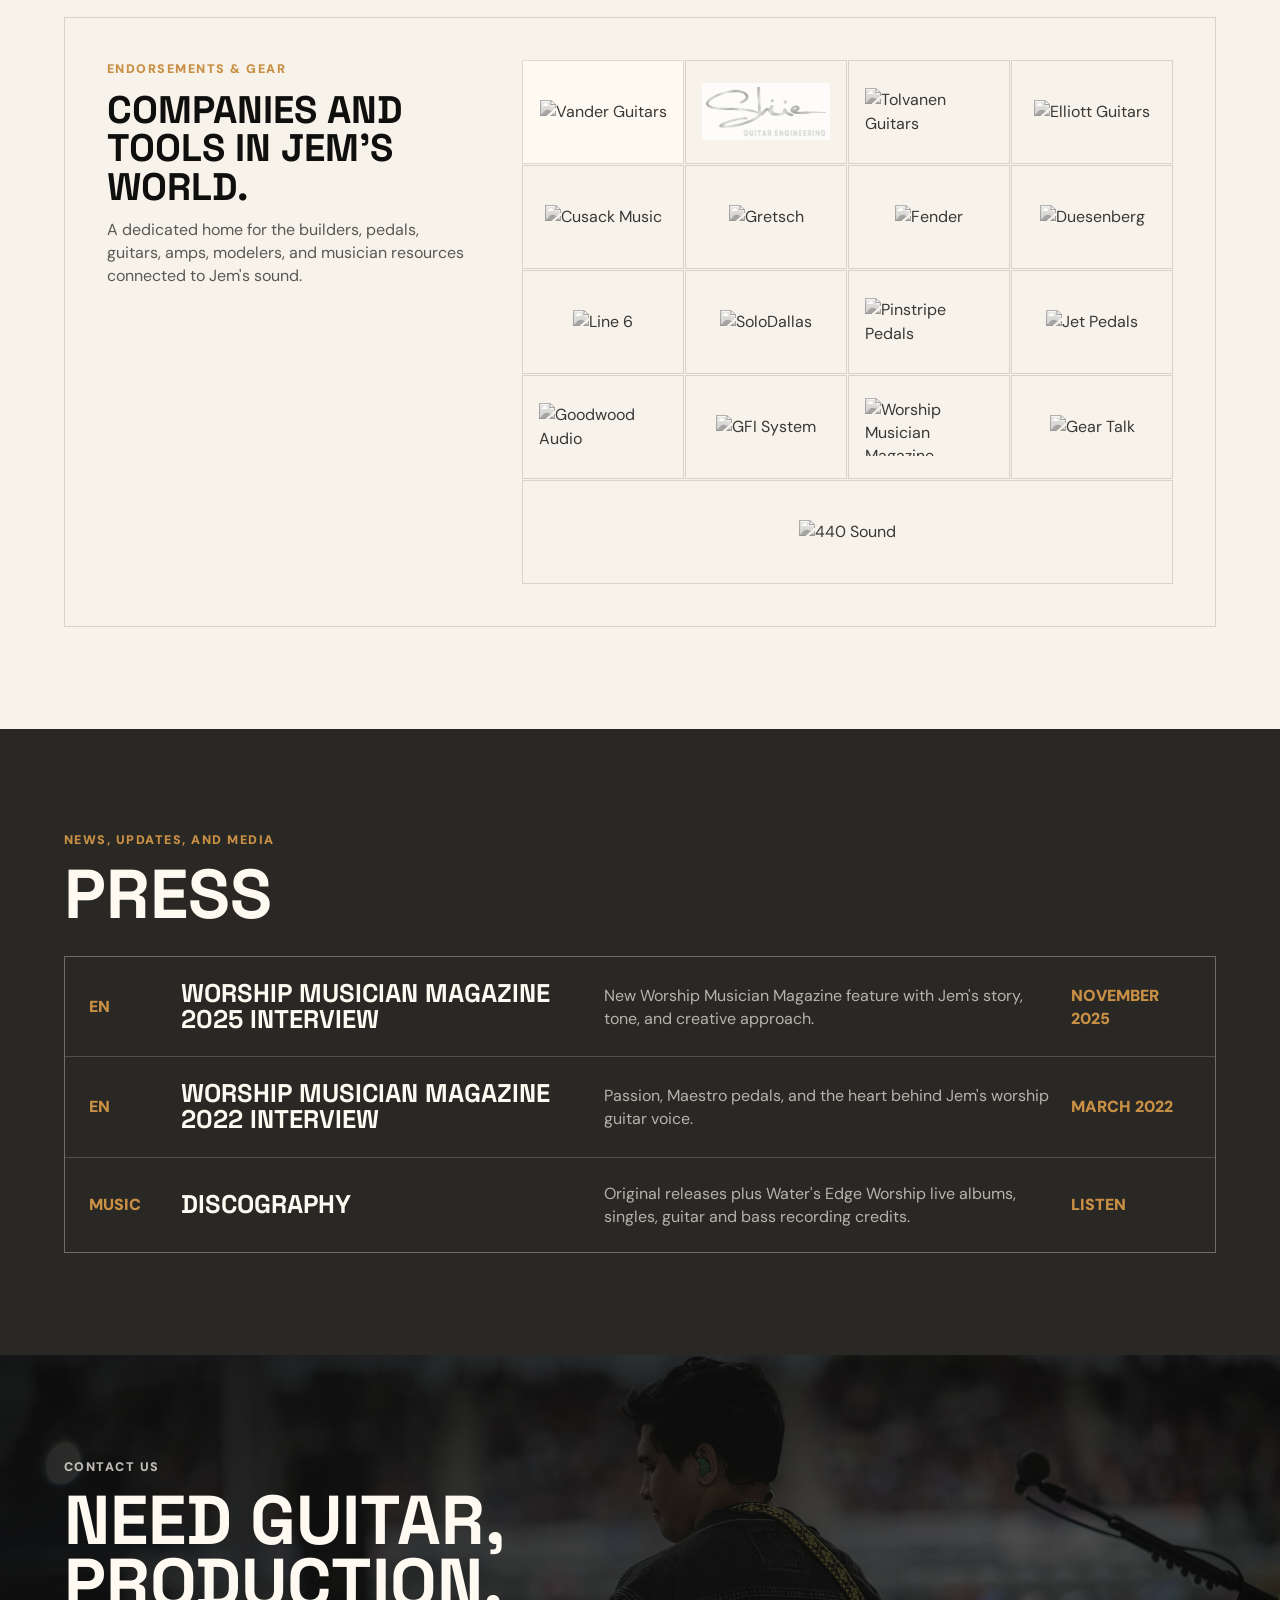
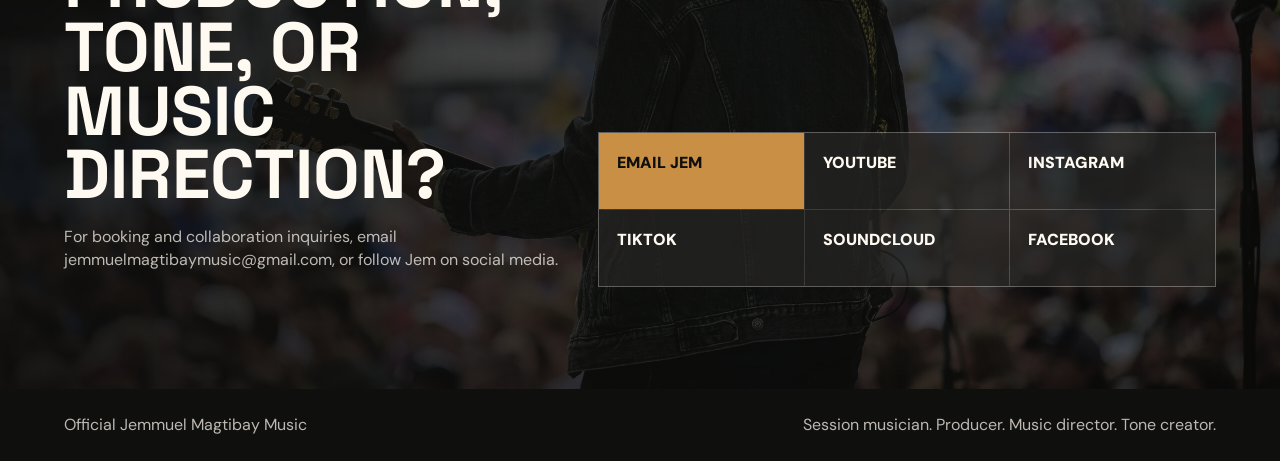
==== commit 7946ca31: "Highlight updated Water's Edge Worship discography and guitar credits from homepage" ====
--- a/index.html
+++ b/index.html
@@ -276,7 +276,7 @@
           <a href="./discography.html">
             <span>Music</span>
             <strong>Discography</strong>
-            <p>Peace In The Chaos, Hooks In The Eyes, Resound, This Is Revival, and session credits.</p>
+            <p>Original releases plus Water's Edge Worship live albums, singles, guitar and bass recording credits.</p>
             <time>Listen</time>
           </a>
         </div>
--- a/styles.css
+++ b/styles.css
@@ -267,7 +267,7 @@
 .photos-hero {
   background:
     linear-gradient(90deg, rgba(15, 15, 14, 0.86), rgba(15, 15, 14, 0.42)),
-    url("https://images.squarespace-cdn.com/content/v1/5e549e8a4082bc549de09b9f/1586747270238-8WA20P3KM1SKGA688ZK4/Website+Cover.jpg?format=1500w")
+    url("./assets/images/jem-hero-live.jpg")
       center / cover;
   color: var(--white);
   display: grid;
@@ -867,7 +867,7 @@
 .contact-section {
   background:
     linear-gradient(90deg, rgba(15, 15, 14, 0.86), rgba(15, 15, 14, 0.56)),
-    url("https://images.squarespace-cdn.com/content/v1/5e549e8a4082bc549de09b9f/e1d3ef8c-4716-4c15-9d52-7503a2de1d8a/DSC00924.JPG?format=2500w")
+    url("./assets/images/jem-hero-live.jpg")
       center 34% / cover;
   color: var(--white);
   display: grid;
@@ -1097,3 +1097,405 @@
     flex-direction: column;
   }
 }
+
+
+/* Editorial interior pages — a continuation of the homepage visual system */
+.editorial-page .nav-links { gap: clamp(12px, 1.8vw, 28px); }
+.editorial-page .nav-links a[aria-current="page"] { color: var(--gold); }
+.editorial-page main { overflow: clip; }
+.editorial-page .section-title.split > p { align-self: end; max-width: 410px; color: rgba(15,15,14,.7); }
+.editorial-page a:focus-visible { outline: 2px solid var(--gold); outline-offset: 4px; }
+
+.editorial-hero {
+  align-items: end;
+  background-color: var(--ink);
+  color: var(--white);
+  display: grid;
+  gap: clamp(26px, 5vw, 70px);
+  grid-template-columns: minmax(0, 1.25fr) minmax(225px, .6fr);
+  isolation: isolate;
+  min-height: min(780px, calc(100svh - 70px));
+  padding: clamp(82px, 10vw, 148px) clamp(20px,5vw,72px) clamp(60px,7vw,96px);
+  position: relative;
+}
+.editorial-hero::after {
+  background: linear-gradient(0deg, rgba(15,15,14,.9), transparent 38%);
+  content: "";
+  inset: 0;
+  pointer-events: none;
+  position: absolute;
+  z-index: -1;
+}
+.editorial-hero-about {
+  background: linear-gradient(90deg, rgba(15,15,14,.90) 1%, rgba(15,15,14,.34) 100%),
+    url("./assets/images/photos/beach-portrait.jpg") center 48% / cover;
+}
+.editorial-hero-music {
+  background: linear-gradient(90deg, rgba(15,15,14,.91) 0%, rgba(15,15,14,.33) 100%),
+    url("./assets/images/photos/live-crowd-profile.jpg") center 43% / cover;
+}
+.editorial-hero-services {
+  background: linear-gradient(90deg, rgba(15,15,14,.92) 0%, rgba(15,15,14,.29) 100%),
+    url("./assets/images/jem-hero-live.jpg") center 42% / cover;
+}
+.editorial-hero-copy { max-width: 1000px; }
+.editorial-hero-copy h1 { font-size: clamp(4.1rem, 10.4vw, 10rem); margin: 8px 0 28px; max-width: 100%; }
+.editorial-hero-music h1 { font-size: clamp(3.65rem, 9vw, 9rem); overflow-wrap: normal; }
+.editorial-hero-copy > p:not(.eyebrow) {
+  color: rgba(255,250,241,.84);
+  font-size: clamp(1.08rem,2vw,1.3rem);
+  line-height: 1.65;
+  max-width: 610px;
+}
+.editorial-hero-note {
+  backdrop-filter: blur(16px);
+  background: rgba(15,15,14,.64);
+  border: 1px solid var(--line-light);
+  justify-self: end;
+  max-width: 405px;
+  padding: clamp(24px,3vw,40px);
+  width: 100%;
+}
+.editorial-hero-note span {
+  color: var(--gold); display:block; font-size:.75rem;
+  font-weight:900; letter-spacing:.09em; text-transform:uppercase;
+}
+.editorial-hero-note strong {
+  display:block; font-family:"Space Grotesk",sans-serif;
+  font-size:clamp(1.55rem,2.6vw,2.8rem); line-height:1.02;
+  margin-top:23px; text-transform:uppercase;
+}
+
+/* About — story, philosophy and artist imagery */
+.editorial-story {
+  align-items: center; background: var(--ink); color: var(--white);
+  display: grid; gap:clamp(32px,6vw,90px);
+  grid-template-columns: minmax(0,.78fr) minmax(0,1fr);
+  padding:clamp(72px,9vw,120px) clamp(20px,5vw,72px);
+}
+.editorial-story-image { position:relative; }
+.editorial-story-image img { aspect-ratio:4/5; object-fit:cover; width:100%; }
+.editorial-story-image span {
+  background:var(--gold); color:var(--ink); display:inline-block;
+  font-size:.68rem; font-weight:900; letter-spacing:.08em;
+  padding:13px 18px; text-transform:uppercase;
+}
+.editorial-story-copy h2 { max-width:760px; }
+.editorial-story-copy p:not(.eyebrow), .editorial-collabs-copy p {
+  color:rgba(255,250,241,.72); font-size:clamp(1rem,1.4vw,1.12rem);
+  line-height:1.77; max-width:690px;
+}
+.editorial-story-copy .text-link { margin-top:24px; }
+.editorial-light-band {
+  background:var(--paper); padding:clamp(74px,9vw,122px) clamp(20px,5vw,72px);
+}
+.editorial-principles {
+  background:var(--line-dark); border:1px solid var(--line-dark);
+  display:grid; gap:1px; grid-template-columns:repeat(3,minmax(0,1fr)); margin-top:40px;
+}
+.editorial-principles article {
+  background:var(--paper); display:flex; flex-direction:column; min-height:280px;
+  padding:clamp(24px,3vw,38px);
+}
+.editorial-principles article > span { color:var(--gold); font-size:.75rem; font-weight:900; }
+.editorial-principles h3 { font-size:clamp(1.7rem,3.2vw,3.5rem); margin:46px 0 18px; }
+.editorial-principles p { color:rgba(15,15,14,.68); line-height:1.65; margin-bottom:0; }
+.editorial-collabs {
+  background:var(--soft-ink); color:var(--white);
+  display:grid; grid-template-columns:minmax(0,.92fr) minmax(0,1.08fr); align-items:stretch;
+}
+.editorial-collabs-image { min-height:480px; overflow:hidden; }
+.editorial-collabs-image img { height:100%; width:100%; object-fit:cover; }
+.editorial-collabs-copy { align-self:center; padding:clamp(54px,7vw,110px) clamp(24px,6vw,100px); }
+.editorial-collabs-copy h2 { margin-bottom:27px; }
+.editorial-collabs-copy .text-link { margin-top:24px; }
+
+/* Discography — statement release and lists inspired by the Press + Session grids */
+.editorial-featured-release {
+  background:var(--ink); color:var(--white);
+  display:grid; gap:clamp(36px,6vw,88px);
+  grid-template-columns:minmax(0,.88fr) minmax(0,1.12fr);
+  padding:clamp(78px,9vw,124px) clamp(20px,5vw,72px);
+  scroll-margin-top:110px;
+}
+.editorial-release-description h2 { margin-bottom:34px; }
+.editorial-release-description p:not(.eyebrow) { color:rgba(255,250,241,.70); line-height:1.7; max-width:520px; }
+.editorial-release-description .text-link { margin-top:18px; }
+.editorial-release-player { align-self:center; border:1px solid var(--line-light); background:var(--soft-ink); padding:clamp(14px,2vw,25px); width:100%; }
+.release-player-label {
+  display:flex; align-items:center; justify-content:space-between;
+  flex-wrap:wrap; gap:8px; margin-bottom:18px; text-transform:uppercase;
+}
+.release-player-label span { color:var(--gold); font-size:.73rem; font-weight:900; letter-spacing:.08em; }
+.release-player-label strong { font-family:"Space Grotesk",sans-serif; font-size:.83rem; }
+.editorial-release-player iframe { border:0; display:block; min-height:380px; }
+.editorial-records { background:var(--paper); padding:clamp(75px,8vw,116px) clamp(20px,5vw,72px); }
+.editorial-record-list { border-top:1px solid var(--line-dark); margin-top:34px; }
+.editorial-record-list > div, .editorial-credit-list > div {
+  align-items:center; border-bottom:1px solid var(--line-dark);
+  display:grid; gap:clamp(12px,2vw,30px);
+  grid-template-columns:60px minmax(0,1.25fr) minmax(0,.9fr) 90px;
+  padding:clamp(20px,2.6vw,32px) 0;
+}
+.editorial-record-list span, .editorial-credit-list span { color:var(--gold); font-size:.8rem; font-weight:900; }
+.editorial-record-list strong, .editorial-credit-list strong {
+  font-family:"Space Grotesk",sans-serif; font-size:clamp(1.25rem,2.45vw,2.4rem);
+  line-height:1.08; text-transform:uppercase;
+}
+.editorial-record-list p, .editorial-credit-list p { color:rgba(15,15,14,.68); margin:0; }
+.editorial-record-list small, .editorial-credit-list small { font-size:.73rem; font-weight:900; letter-spacing:.05em; text-transform:uppercase; }
+.editorial-credits-section {
+  background:var(--soft-ink); color:var(--white);
+  padding:clamp(75px,9vw,124px) clamp(20px,5vw,72px); scroll-margin-top:105px;
+}
+.editorial-credits-section .section-title { margin-bottom:34px; }
+.editorial-credits-section .section-title > p:not(.eyebrow) { color:rgba(255,250,241,.7); max-width:570px; }
+.editorial-credit-list { border-top:1px solid var(--line-light); }
+.editorial-credit-list > div { border-bottom-color:var(--line-light); }
+.editorial-credit-list p { color:rgba(255,250,241,.65); }
+.editorial-credit-list small { color:var(--gold); }
+.editorial-footnote { color:rgba(255,250,241,.58); font-size:.85rem; margin-top:24px; }
+
+/* Services — homepage session-list language, scaled up */
+.editorial-service-intro {
+  align-items:end; background:var(--paper-2); display:grid; gap:clamp(30px,6vw,95px);
+  grid-template-columns:minmax(0,1fr) minmax(0,.7fr);
+  padding:clamp(75px,9vw,124px) clamp(20px,5vw,72px);
+}
+.editorial-service-intro p:not(.eyebrow) { color:rgba(15,15,14,.71); font-size:clamp(1rem,1.5vw,1.2rem); line-height:1.7; }
+.editorial-services { background:var(--paper-2); padding:0 clamp(20px,5vw,72px) clamp(80px,9vw,120px); scroll-margin-top:110px; }
+.editorial-service-list { border-top:1px solid var(--line-dark); }
+.editorial-service-row {
+  align-items:center; border-bottom:1px solid var(--line-dark); display:grid;
+  gap:clamp(14px,2.5vw,38px); grid-template-columns:70px minmax(0,1fr) auto;
+  padding:clamp(28px,4vw,51px) 0; scroll-margin-top:150px;
+}
+.editorial-service-row .service-number { align-self:start; color:var(--gold); font-size:.86rem; font-weight:900; }
+.editorial-service-row h3 { font-size:clamp(1.8rem,3.5vw,4rem); margin:0 0 16px; }
+.editorial-service-row p { color:rgba(15,15,14,.68); font-size:1.04rem; line-height:1.7; margin:0; max-width:740px; }
+.editorial-service-row .service-action { align-self:center; color:var(--ink); font-size:.8rem; font-weight:900; padding:12px 0; text-transform:uppercase; white-space:nowrap; }
+.editorial-service-row .service-action span { color:var(--gold); font-size:1.25rem; margin-left:8px; }
+.editorial-service-row:hover .service-action, .editorial-service-row:hover h3 { color:#a56c28; }
+.editorial-service-spotlight {
+  align-items:stretch; background:var(--ink); color:var(--white);
+  display:grid; grid-template-columns:minmax(0,.88fr) minmax(0,1.12fr);
+}
+.editorial-spotlight-photo { min-height:480px; overflow:hidden; }
+.editorial-spotlight-photo img { width:100%; height:100%; object-fit:cover; }
+.editorial-spotlight-copy { align-self:center; padding:clamp(52px,7vw,105px) clamp(24px,6vw,100px); }
+.editorial-spotlight-copy p:not(.eyebrow) { color:rgba(255,250,241,.7); line-height:1.7; max-width:650px; }
+.editorial-spotlight-copy .text-link { margin-top:22px; }
+
+/* Consistent final booking section across all interior pages */
+.editorial-contact {
+  align-items:end; background:
+    linear-gradient(90deg,rgba(15,15,14,.88),rgba(15,15,14,.56)),
+    url("./assets/images/jem-hero-live.jpg") center 44% / cover;
+  color:var(--white); display:grid; gap:30px;
+  grid-template-columns:minmax(0,1fr) auto;
+  min-height:410px; padding:clamp(75px,9vw,120px) clamp(20px,5vw,72px);
+}
+.editorial-contact h2 { max-width:880px; }
+.editorial-contact p:not(.eyebrow) { color:rgba(255,250,241,.78); line-height:1.7; max-width:630px; }
+.editorial-contact > .button { align-self:end; white-space:nowrap; }
+.editorial-page .site-footer a:hover { color:var(--gold); }
+
+@media (max-width:980px) {
+  .editorial-hero { grid-template-columns:1fr; min-height:650px; }
+  .editorial-hero-note { justify-self:start; max-width:400px; }
+  .editorial-story, .editorial-collabs, .editorial-featured-release,
+  .editorial-service-spotlight, .editorial-service-intro { grid-template-columns:1fr; }
+  .editorial-story-image { max-width:650px; }
+  .editorial-collabs-image, .editorial-spotlight-photo { min-height:350px; max-height:600px; }
+  .editorial-contact { grid-template-columns:1fr; }
+  .editorial-contact > .button { justify-self:start; }
+  .editorial-page .section-title.split > p { align-self:start; }
+}
+@media (max-width:660px) {
+  .editorial-hero { min-height:630px; padding:74px 18px 42px; gap:38px; }
+  .editorial-hero-copy h1 { font-size:clamp(3.5rem,16vw,6rem); }
+  .editorial-hero-music h1 { font-size:clamp(3.3rem,13vw,5.8rem); }
+  .editorial-hero-note { padding:20px; }
+  .editorial-hero-note strong { font-size:1.45rem; }
+  .editorial-story, .editorial-light-band, .editorial-records,
+  .editorial-featured-release, .editorial-credits-section,
+  .editorial-service-intro, .editorial-contact { padding:64px 18px; }
+  .editorial-services { padding:0 18px 70px; }
+  .editorial-collabs-copy, .editorial-spotlight-copy { padding:64px 18px; }
+  .editorial-story { gap:36px; }
+  .editorial-principles { grid-template-columns:1fr; }
+  .editorial-principles article { min-height:220px; }
+  .editorial-principles h3 { margin:30px 0 14px; }
+  .editorial-record-list > div, .editorial-credit-list > div {
+    gap:8px 13px; grid-template-columns:33px minmax(0,1fr); padding:24px 0;
+  }
+  .editorial-record-list p, .editorial-credit-list p { grid-column:2; }
+  .editorial-record-list small, .editorial-credit-list small { grid-column:2; }
+  .editorial-service-row { grid-template-columns:34px minmax(0,1fr); gap:10px 12px; }
+  .editorial-service-row h3 { font-size:clamp(1.6rem,8vw,2.6rem); }
+  .editorial-service-row .service-action { grid-column:2; justify-self:start; }
+  .editorial-collabs-image, .editorial-spotlight-photo { min-height:310px; }
+  .editorial-release-player iframe { min-height:360px; }
+}
+@media (prefers-reduced-motion:reduce) {
+  .editorial-page * { scroll-behavior:auto; transition-duration:.01ms !important; }
+}
+
+
+/* Discography / Water's Edge Worship featured session credits */
+.waters-edge-section {
+  background: var(--paper-2);
+  color: var(--ink);
+  padding: clamp(75px,9vw,124px) clamp(20px,5vw,72px);
+  scroll-margin-top: 110px;
+}
+.waters-edge-heading {
+  align-items:end;
+  display:grid;
+  gap: clamp(26px,5vw,75px);
+  grid-template-columns:minmax(0,1fr) minmax(260px,.55fr);
+  margin-bottom:clamp(32px,5vw,64px);
+}
+.waters-edge-heading h2 { margin:0; }
+.waters-edge-heading > p {
+  color:rgba(15,15,14,.7);
+  font-size:clamp(1rem,1.45vw,1.17rem);
+  line-height:1.7;
+  max-width:460px;
+}
+.waters-edge-album {
+  background:var(--ink);
+  color:var(--white);
+  display:grid;
+  gap:clamp(30px,5vw,74px);
+  grid-template-columns:minmax(0,1fr) minmax(0,.9fr);
+  margin-bottom:clamp(45px,6vw,80px);
+  padding:clamp(25px,5vw,76px);
+}
+.waters-edge-album-copy { align-self:center; }
+.waters-edge-album-copy h3 {
+  font-size:clamp(2.6rem,5.3vw,6rem);
+  line-height:.95;
+  margin:20px 0 20px;
+  overflow-wrap:anywhere;
+}
+.waters-edge-album-copy h3 em {
+  display:block;
+  font-size:clamp(1.55rem,3vw,3.15rem);
+  font-style:normal;
+  line-height:1.05;
+  margin-top:12px;
+}
+.waters-edge-artist {
+  color:rgba(255,250,241,.67);
+  font-weight:700;
+  margin-bottom:clamp(28px,4vw,54px);
+}
+.waters-edge-credit-detail {
+  border-top:1px solid var(--line-light);
+  margin-bottom:32px;
+  padding-top:26px;
+}
+.waters-edge-credit-detail > span, .waters-edge-track-credit > span {
+  color:var(--gold);
+  display:block;
+  font-size:.76rem;
+  font-weight:900;
+  letter-spacing:.08em;
+  margin-bottom:12px;
+  text-transform:uppercase;
+}
+.waters-edge-credit-detail strong {
+  display:block;
+  font-family:"Space Grotesk",sans-serif;
+  font-size:clamp(1.3rem,2.2vw,2.2rem);
+  line-height:1.15;
+  text-transform:uppercase;
+}
+.waters-edge-credit-detail p {
+  color:rgba(255,250,241,.7);
+  margin-top:17px;
+}
+.waters-edge-album-player {
+  align-self:center;
+  background:var(--soft-ink);
+  border:1px solid var(--line-light);
+  min-width:0;
+  padding:clamp(15px,2.5vw,26px);
+}
+.waters-edge-album-player iframe {
+  border:0;
+  display:block;
+  min-height:380px;
+  width:100%;
+}
+.waters-edge-singles {
+  border-top:1px solid var(--line-dark);
+}
+.waters-edge-track {
+  align-items:center;
+  border-bottom:1px solid var(--line-dark);
+  display:grid;
+  gap:clamp(12px,2.2vw,34px);
+  grid-template-columns:45px minmax(0,1.25fr) minmax(180px,.85fr) auto;
+  padding:clamp(20px,3vw,38px) 0;
+  transition:color 180ms ease,background 180ms ease;
+}
+.waters-edge-track:hover, .waters-edge-track:focus-visible { background:rgba(255,250,241,.65); }
+.waters-edge-track-number {
+  align-self:start;
+  color:var(--gold);
+  font-size:.82rem;
+  font-weight:900;
+  padding-top:5px;
+}
+.waters-edge-track-title > span {
+  color:rgba(15,15,14,.55);
+  font-size:.73rem;
+  font-weight:900;
+  letter-spacing:.06em;
+  text-transform:uppercase;
+}
+.waters-edge-track-title h3 {
+  font-size:clamp(1.35rem,2.6vw,2.8rem);
+  line-height:1.07;
+  margin:10px 0 0;
+}
+.waters-edge-track-credit > span { margin-bottom:7px; }
+.waters-edge-track-credit strong {
+  display:block;
+  font-size:clamp(.94rem,1.2vw,1.08rem);
+  line-height:1.45;
+}
+.waters-edge-track-listen {
+  color:var(--ink);
+  font-size:.75rem;
+  font-weight:900;
+  text-transform:uppercase;
+  white-space:nowrap;
+}
+.waters-edge-track-listen span { color:#a66a2f; font-size:1.2rem; margin-left:6px; }
+.waters-edge-track:hover .waters-edge-track-title h3 { color:#996128; }
+@media(max-width:980px) {
+  .waters-edge-heading,.waters-edge-album { grid-template-columns:1fr; }
+  .waters-edge-track {
+    grid-template-columns:40px minmax(0,1fr) minmax(155px,.65fr);
+  }
+  .waters-edge-track-listen { grid-column:2 / -1; }
+  .waters-edge-heading > p { max-width:650px; }
+}
+@media(max-width:660px) {
+  .waters-edge-section { padding:64px 18px; }
+  .waters-edge-album { padding:26px 18px; }
+  .waters-edge-album-copy h3 { font-size:clamp(2.6rem,12vw,4rem); }
+  .waters-edge-album-copy h3 em { font-size:clamp(1.45rem,6vw,2.3rem); }
+  .waters-edge-track {
+    grid-template-columns:30px minmax(0,1fr);
+    gap:12px 14px;
+    padding:26px 0;
+  }
+  .waters-edge-track-credit, .waters-edge-track-listen { grid-column:2; }
+  .waters-edge-track-title h3 { font-size:clamp(1.5rem,7vw,2.2rem); }
+  .waters-edge-track-credit > span { margin-bottom:5px; }
+  .waters-edge-album-player iframe { min-height:360px; }
+}
